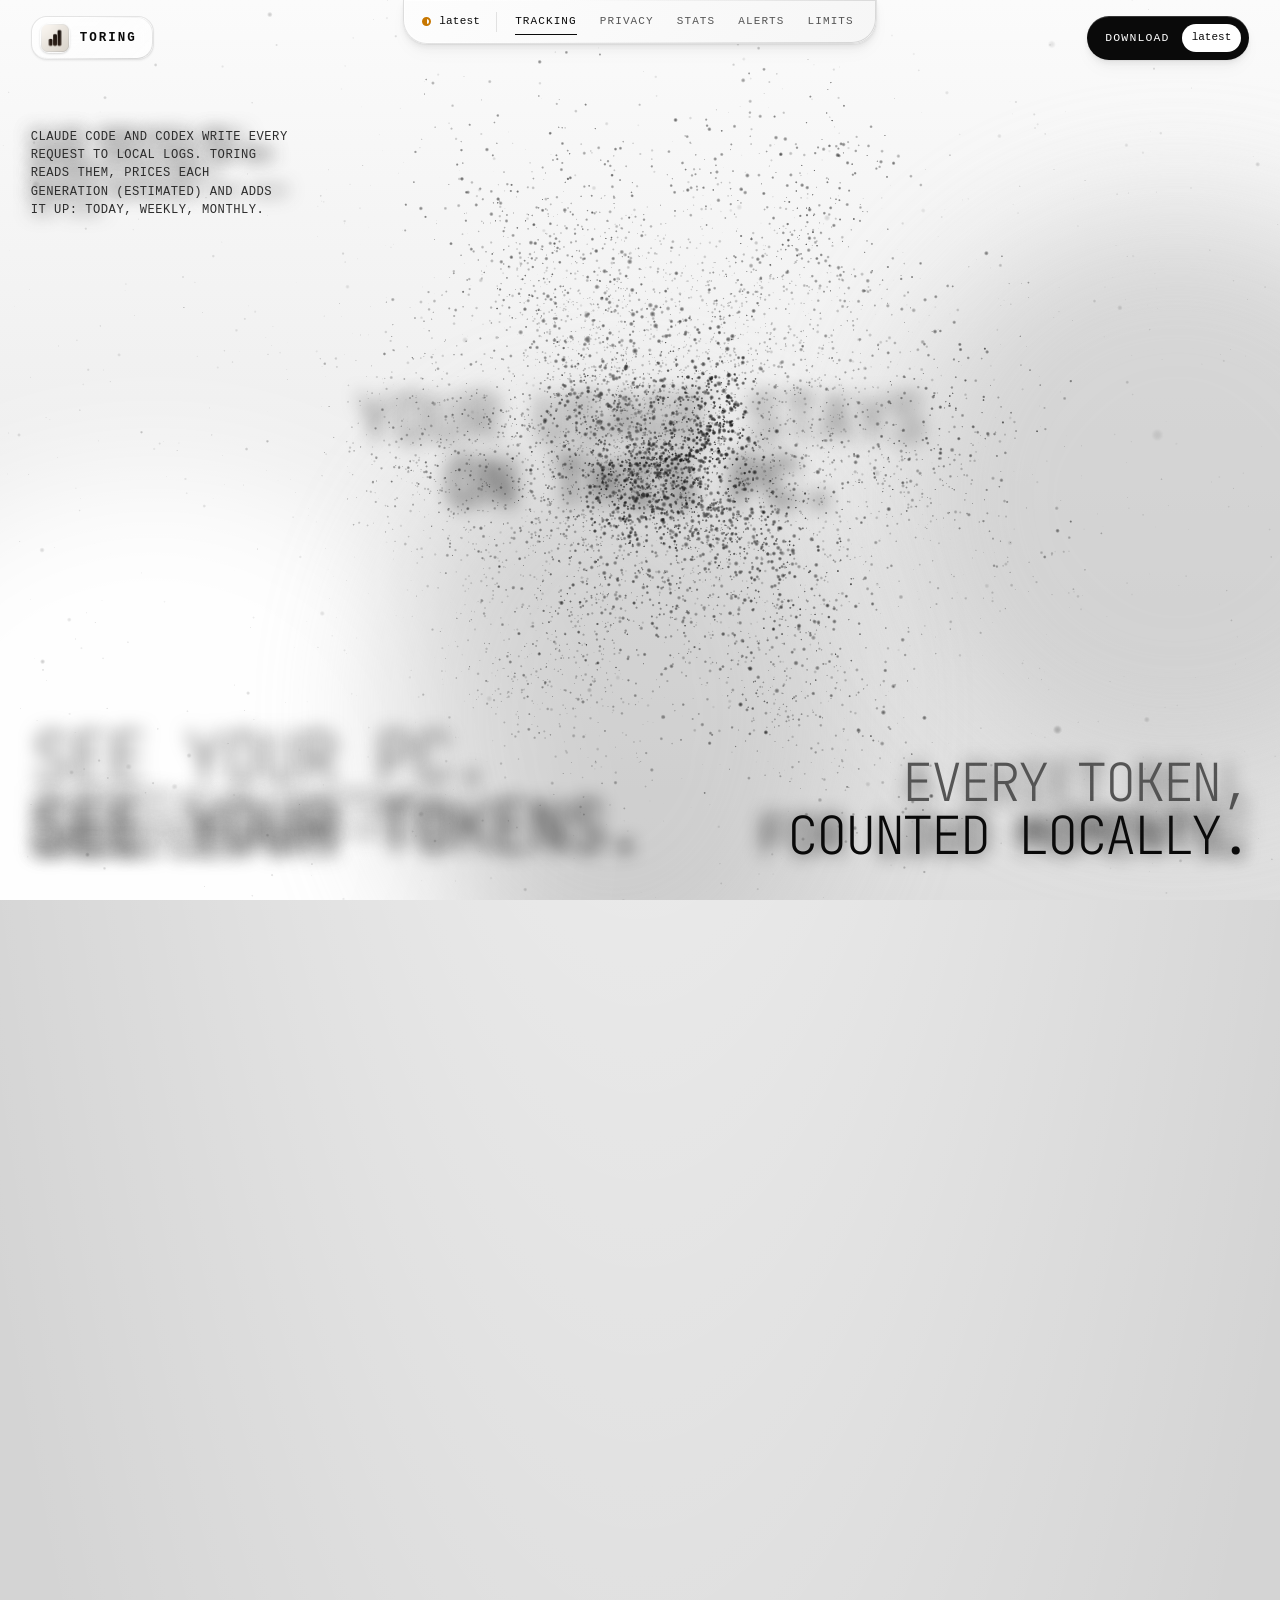
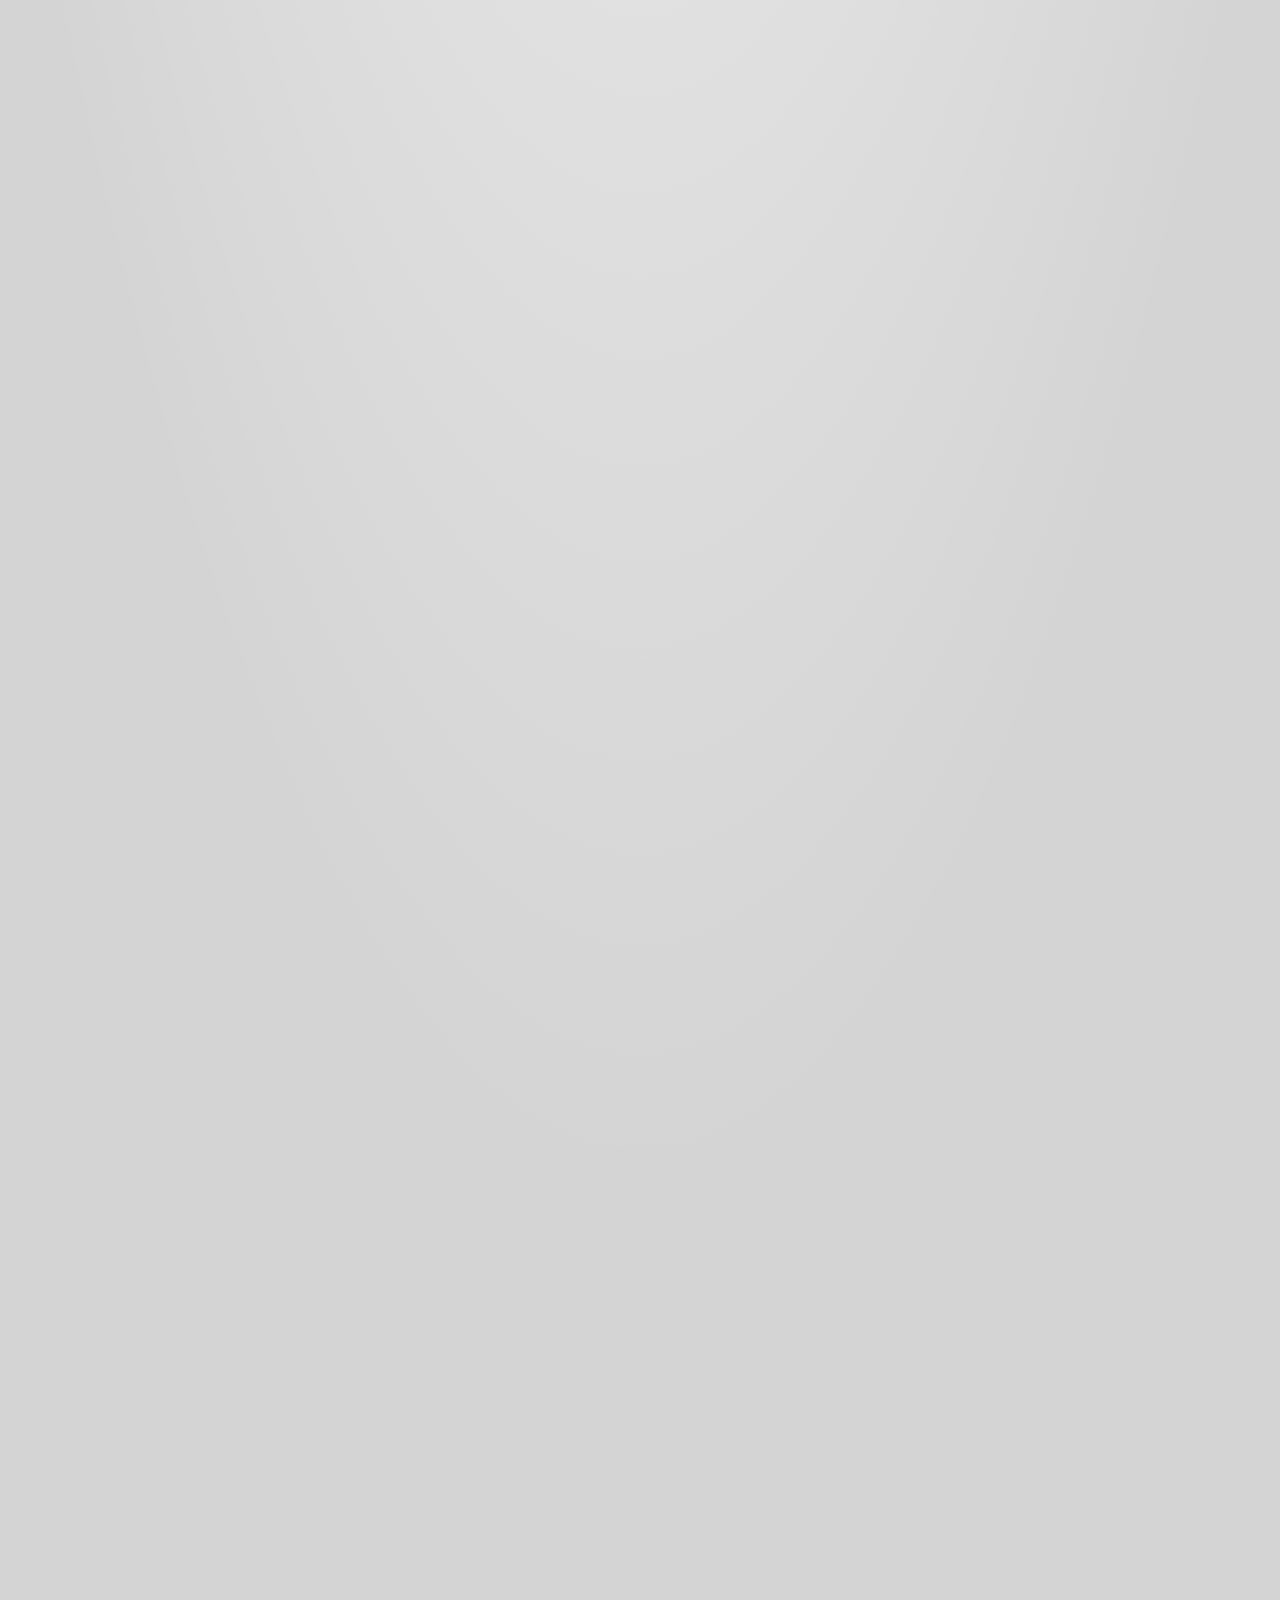
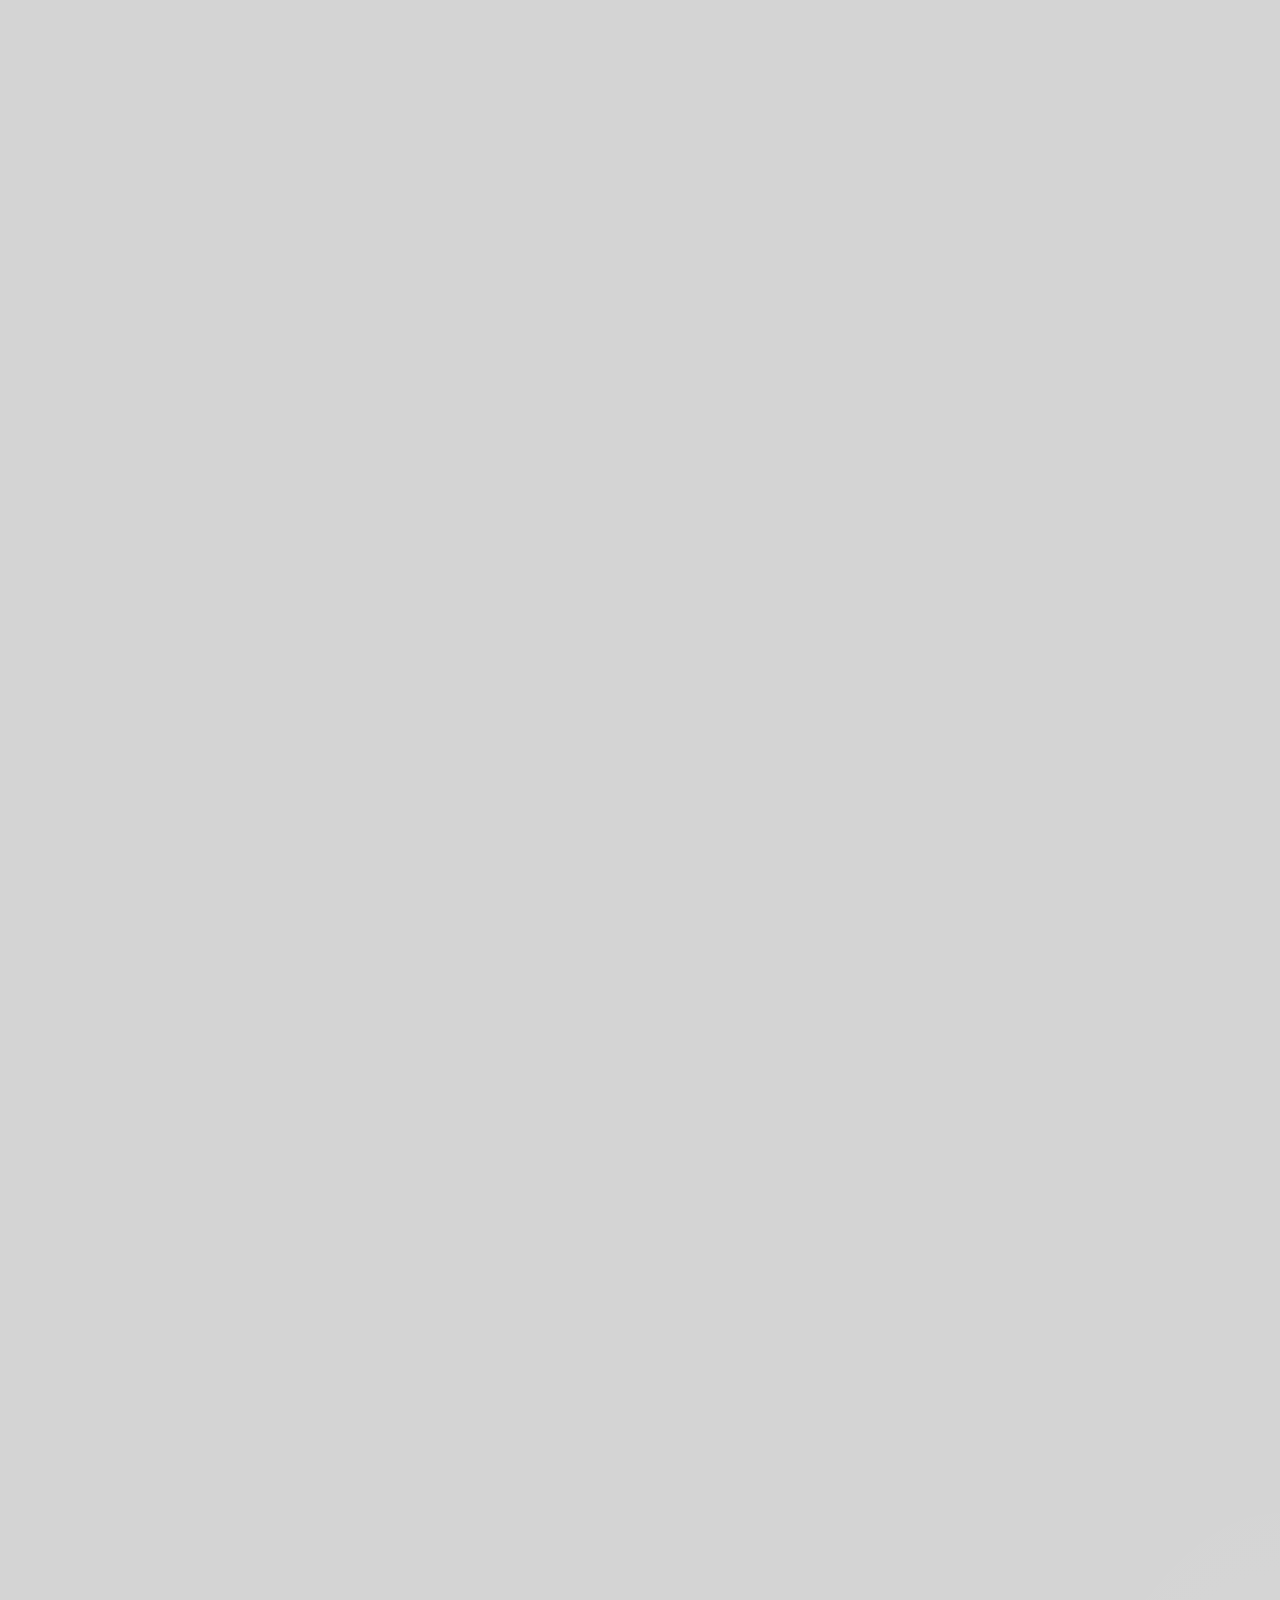
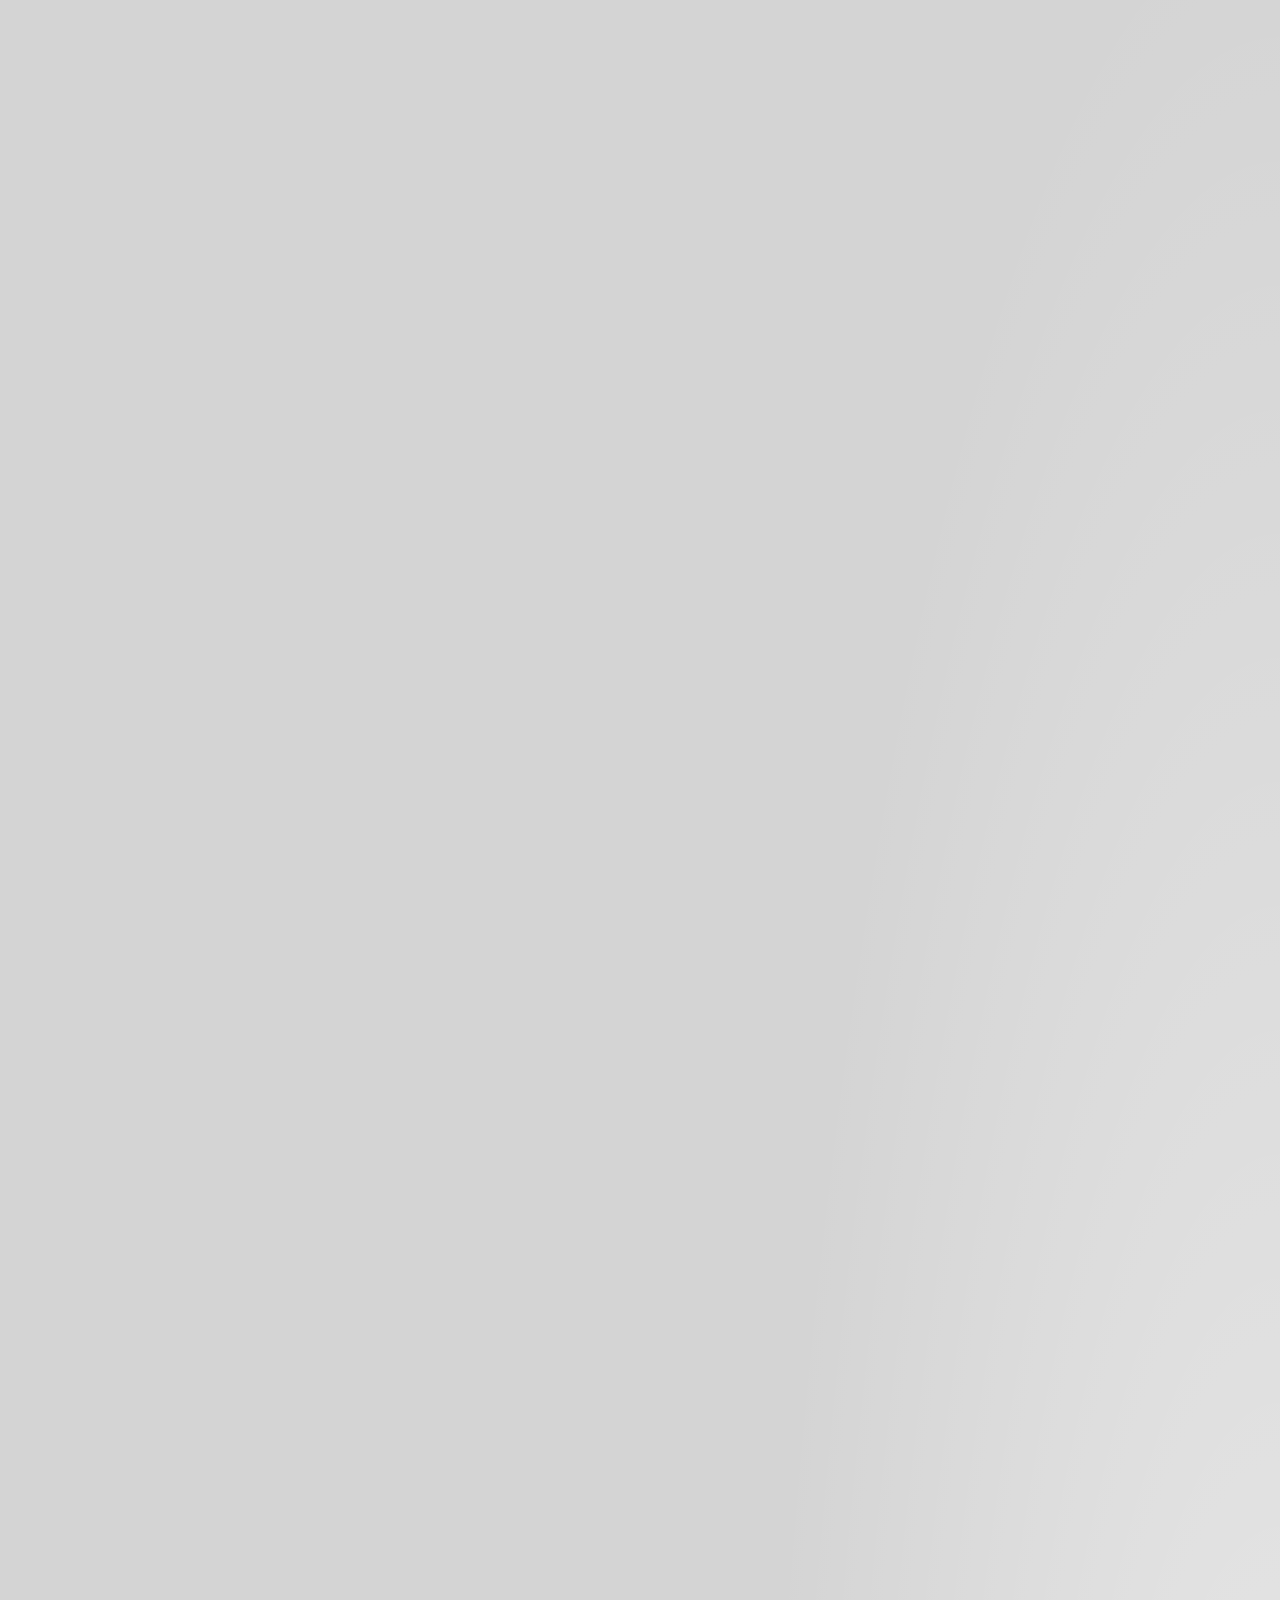
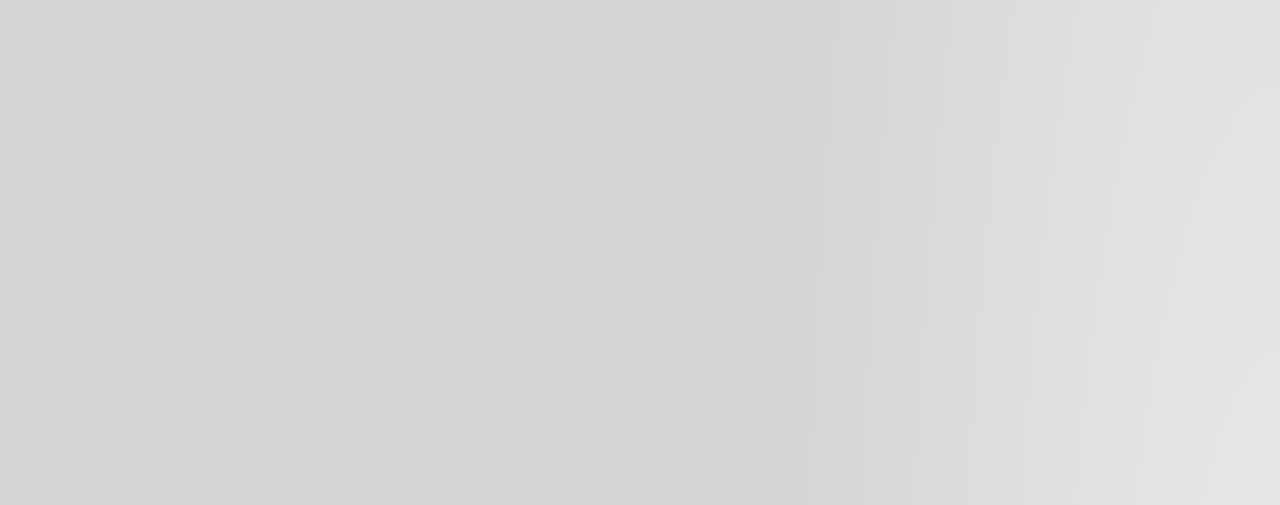
==== index.html @ d9ea07c5 "TORING website Scroll-driven landing page in the app's light liquid-glass theme. Download buttons re" ====
<!doctype html>
<html lang="en">
<head>
<meta charset="utf-8">
<meta name="viewport" content="width=device-width, initial-scale=1, viewport-fit=cover">
<title>TORING — See your PC. See your tokens.</title>
<meta name="description" content="TORING is a light glass desktop widget for Windows that shows your PC stats and your Claude Code and Codex usage, plan limits and alerts. Free installer, updates itself.">
<meta name="theme-color" content="#e6e6e6">
<meta name="color-scheme" content="light">
<meta property="og:title" content="TORING — See your PC. See your tokens.">
<meta property="og:description" content="A light glass desktop widget for Windows: live PC stats, Claude Code and Codex usage, real plan limits and alerts.">
<meta property="og:type" content="website">
<link rel="icon" type="image/png" href="img/icon-512.png">
<link rel="preload" href="fonts/jetbrains-mono-latin-200-normal.woff2" as="font" type="font/woff2" crossorigin>
<link rel="preload" href="fonts/jetbrains-mono-latin-400-normal.woff2" as="font" type="font/woff2" crossorigin>
<link rel="stylesheet" href="styles.css">
<noscript><style>.scene{visibility:visible!important;position:relative!important;min-height:100vh}.story{height:auto!important}.stage{position:relative!important;height:auto!important}.rv .ch,.rv .wd{opacity:1!important;filter:none!important;transform:none!important}</style></noscript>
</head>
<body>
<a class="skip" href="#story">Skip to content</a>

<header class="nav" id="nav">
  <a class="brand glass" href="#story" data-scene="0" aria-label="TORING, back to the top">
    <span class="brand-mark"><img src="img/icon-512.png" alt="" width="28" height="28" decoding="async"></span>
    <span class="brand-name">TORING</span>
  </a>
  <nav class="island glass" aria-label="Sections">
    <span class="stat" id="stat" data-s="connecting" title="Checking the latest release…"><i class="live-dot" aria-hidden="true"></i><b data-ver>…</b></span>
    <span class="links">
      <a href="#tracking" data-scene="1">Tracking</a>
      <a href="#privacy" data-scene="2">Privacy</a>
      <a href="#stats" data-scene="3">Stats</a>
      <a href="#alerts" data-scene="4">Alerts</a>
      <a href="#limits" data-scene="5">Limits</a>
    </span>
  </nav>
  <div class="nav-right">
    <a class="dl-btn" data-dl href="https://github.com/ShemCaangay/toring-updates/releases/latest" rel="noopener">
      <span class="dl-btn-t">Download</span><span class="badge" data-ver>latest</span>
    </a>
    <button class="burger glass" id="burger" type="button" aria-label="Open menu" aria-expanded="false" aria-controls="menu"><i></i><i></i></button>
  </div>
</header>

<div class="menu" id="menu" role="dialog" aria-modal="true" aria-label="Menu" hidden>
  <nav aria-label="Sections (menu)">
    <a href="#tracking" data-scene="1">Tracking</a>
    <a href="#privacy" data-scene="2">Privacy</a>
    <a href="#stats" data-scene="3">Stats</a>
    <a href="#alerts" data-scene="4">Alerts</a>
    <a href="#limits" data-scene="5">Limits</a>
    <a class="menu-dl" data-dl href="https://github.com/ShemCaangay/toring-updates/releases/latest" rel="noopener">Download for Windows <span class="badge" data-ver>latest</span></a>
  </nav>
</div>

<main class="story" id="story" style="--n:7">
  <h1 class="sr">TORING: see your PC, see your tokens</h1>
  <div class="stage" id="stage">
    <div class="blobs" aria-hidden="true"><i class="blob b1"></i><i class="blob b2"></i><i class="blob b3"></i></div>
    <div class="spot" id="spot" aria-hidden="true"></div>
    <canvas id="gl" aria-hidden="true"></canvas>

    <!-- 0 · hero -->
    <section class="scene s0" data-i="0" aria-label="Introduction">
      <p class="cap tl rv" data-rv="words">A light glass monitor for Windows. Your PC stats and your AI usage, live in one always-on-top widget.</p>
      <a class="cta tl2" data-dl href="https://github.com/ShemCaangay/toring-updates/releases/latest" rel="noopener">
        <span class="cta-t">Download for Windows</span><span class="cta-go" aria-hidden="true">→</span>
      </a>
      <p id="h0" class="big bl rv" data-rv="letters"><span class="ln">See your PC.</span><span class="ln">See your tokens.</span></p>
      <dl class="meta br glass" aria-label="Release details">
        <div><dt>Platform</dt><dd>Windows 10 / 11 · x64</dd></div>
        <div><dt>Version</dt><dd data-ver>—</dd></div>
        <div><dt>Installer</dt><dd data-size>—</dd></div>
        <div><dt>Updates</dt><dd>In-app, silent</dd></div>
      </dl>
      <p class="cue" id="cue" aria-hidden="true"><i></i>Scroll</p>
    </section>

    <!-- 1 · tracking -->
    <section class="scene s1" data-i="1" id="tracking" aria-labelledby="h1">
      <p class="cap tl rv" data-rv="words">Claude Code and Codex write every request to local logs. TORING reads them, prices each generation (estimated) and adds it up: today, weekly, monthly.</p>
      <h2 id="h1" class="big br rv" data-rv="letters"><span class="ln">Every token,</span><span class="ln">counted locally.</span></h2>
    </section>

    <!-- 2 · privacy -->
    <section class="scene s2" data-i="2" id="privacy" aria-labelledby="h2">
      <h2 id="h2" class="big mid rv" data-rv="letters"><span class="ln">Your usage stays</span><span class="ln">on this PC.</span></h2>
      <p class="cap bl rv" data-rv="words">Logs are read from disk into a local database. The only outgoing requests are the plan-limit check, using the Claude and Codex sign-ins already on your PC, and the update check. No account. No upload.</p>
    </section>

    <!-- 3 · stats -->
    <section class="scene s3" data-i="3" id="stats" aria-labelledby="h3">
      <h2 id="h3" class="sr">Live PC stats</h2>
      <p class="cap bl rv" data-rv="words">CPU, memory, GPU, disk and network, live. Thirty-second CPU candles.</p>
      <p class="cap br2 rv" data-rv="words">Temperatures and battery wherever your hardware reports them.</p>
    </section>

    <!-- 4 · alerts -->
    <section class="scene s4" data-i="4" id="alerts" aria-labelledby="h4">
      <p class="cap tl rv" data-rv="words">CPU hot, memory full, budget crossed, update ready? One bell, one history, kept across restarts. Notice types have their own icons.</p>
      <h2 id="h4" class="big br rv" data-rv="letters"><span class="ln">A quiet bell</span><span class="ln">for loud moments.</span></h2>
    </section>

    <!-- 5 · limits -->
    <section class="scene s5" data-i="5" id="limits" aria-labelledby="h5">
      <p class="cap tl rv" data-rv="words">Session and weekly limits for Claude and Codex, as % used with a reset countdown. Read through the sign-in already on your PC.</p>
      <h2 id="h5" class="big br rv" data-rv="letters"><span class="ln">Know what's left,</span><span class="ln">before it's gone.</span></h2>
    </section>

    <!-- 6 · download -->
    <section class="scene s6" data-i="6" id="download" aria-labelledby="h6">
      <h2 id="h6" class="big tl3 rv" data-rv="letters"><span class="ln">Keep it</span><span class="ln">in sight,</span><span class="ln">always.</span></h2>
      <div class="right-top">
        <p class="cap rv" data-rv="words">Always on top, tucked in the tray, updating itself. One installer, nothing to set up.</p>
        <a class="cta wide" data-dl id="dl-final" href="https://github.com/ShemCaangay/toring-updates/releases/latest" rel="noopener">
          <span class="cta-t">Download for Windows <span class="cta-v" data-ver-inline></span></span><span class="cta-go" aria-hidden="true">→</span>
        </a>
        <p class="fine" id="dl-note">Installer is not code-signed yet: Windows SmartScreen may ask you to confirm (More info → Run anyway).</p>
      </div>
      <footer class="foot">
        <div class="foot-cols">
          <div><h3>Product</h3><a href="#tracking" data-scene="1">Tracking</a><a href="#stats" data-scene="3">Live stats</a><a href="#limits" data-scene="5">Plan limits</a></div>
          <div><h3>Download</h3><a data-dl href="https://github.com/ShemCaangay/toring-updates/releases/latest" rel="noopener">Windows installer</a><a href="https://github.com/ShemCaangay/toring-updates/releases" rel="noopener">All releases</a><a href="#privacy" data-scene="2">Privacy</a></div>
          <div><h3>Elsewhere</h3><a href="https://github.com/ShemCaangay/toring-updates" rel="noopener">GitHub</a></div>
        </div>
        <div class="foot-base"><span>© 2026 TORING</span><span><a href="#privacy" data-scene="2">Privacy</a> · <a href="https://github.com/ShemCaangay/toring-updates/releases" rel="noopener">Release notes</a></span></div>
      </footer>
    </section>

    <!-- decorative layers driven by the scroll -->
    <div class="numcols" id="numcols" aria-hidden="true"><div class="nc l"></div><div class="nc r"></div></div>
    <div class="cards" id="cards">
      <figure class="card c0"><img src="img/limits.webp" alt="TORING Limits view: Claude and Codex session and weekly limits as percent used with reset countdowns" loading="lazy" decoding="async" width="872" height="1622"><figcaption class="glass">Limits</figcaption></figure>
      <figure class="card c1"><img src="img/notifications.webp" alt="TORING notification centre listing recent alerts and update notices" loading="lazy" decoding="async" width="760" height="1400"><figcaption class="glass">Notifications</figcaption></figure>
      <figure class="card c2"><img src="img/compact.webp" alt="TORING compact widget with clock, CPU candles, today's tokens and cost, and the Claude 5 hour window" loading="lazy" decoding="async" width="760" height="1400"><figcaption class="glass">Today</figcaption></figure>
      <figure class="card c3"><img src="img/system-top.webp" alt="TORING System view with a live CPU chart" loading="lazy" decoding="async" width="872" height="740"><figcaption class="glass">System</figcaption></figure>
      <figure class="card c4"><img src="img/activity.webp" alt="TORING Activity and Logs tab with saved history" loading="lazy" decoding="async" width="760" height="1400"><figcaption class="glass">Activity &amp; Logs</figcaption></figure>
    </div>
    <div class="pupil" id="pupil" aria-hidden="true"><i class="live-dot"></i></div>
  </div>

  <!-- the same content for assistive technology, in reading order (the scenes above are visual only while they are not active) -->
  <div class="sr" id="sr-copy">
    <h2>What TORING does</h2>
    <p>TORING is a light glass desktop widget for Windows 10 and 11. It shows live CPU, memory, GPU, disk and network stats, your Claude Code and Codex token usage with estimated cost for today, the week and the month, your Claude and Codex plan limits as percent used with reset countdowns, and a notification centre with alerts and update notices whose history is kept across restarts.</p>
    <p>Usage logs are read locally into a local database. The only outgoing requests are the plan-limit check, which uses the Claude and Codex sign-ins already on your PC, and the update check. There is no account and no upload.</p>
    <p>The installer is free to download from the GitHub release. It is not code-signed yet, so Windows SmartScreen may ask you to confirm.</p>
  </div>
</main>

<div class="toast glass" id="toast" role="status" aria-live="polite" hidden></div>
<script src="main.js" defer></script>
</body>
</html>
---- styles.css ----
/* TORING website — the app's own theme (light Liquid Glass, black text, JetBrains Mono, grayscale; green only for the live dot)
   laid out as a scroll-driven story: one pinned stage, seven scenes, graphite particles behind the type. */
@font-face { font-family: "JetBrains Mono"; src: url(fonts/jetbrains-mono-latin-200-normal.woff2) format("woff2"); font-weight: 200; font-display: swap; }
@font-face { font-family: "JetBrains Mono"; src: url(fonts/jetbrains-mono-latin-400-normal.woff2) format("woff2"); font-weight: 400; font-display: swap; }
@font-face { font-family: "JetBrains Mono"; src: url(fonts/jetbrains-mono-latin-500-normal.woff2) format("woff2"); font-weight: 500; font-display: swap; }
@font-face { font-family: "JetBrains Mono"; src: url(fonts/jetbrains-mono-latin-700-normal.woff2) format("woff2"); font-weight: 700; font-display: swap; }

:root {
  color-scheme: light;
  /* the same tokens as the desktop app */
  --bg: #d4d4d4; --line: rgba(0,0,0,.10); --line2: rgba(0,0,0,.2);
  --ink: #0a0a0a; --ink2: #2e2e2e; --muted: #555555;
  --ok: #1f9d55; --warn: #c77700; --crit: #c0392b;                         /* status only: live / no data / offline */
  --ease: cubic-bezier(.2,.9,.25,1);
  --mono: "JetBrains Mono", ui-monospace, "Cascadia Mono", Consolas, monospace;
  --g-fill: linear-gradient(135deg, rgba(255,255,255,.82) 0%, rgba(255,255,255,.55) 55%, rgba(255,255,255,.72) 100%);
  --g-shadow: 0 1px 2px rgba(0,0,0,.05), inset 0 1px 0 rgba(255,255,255,.95), inset 0 -1px 0 rgba(0,0,0,.04);
  --g-rim: linear-gradient(145deg, rgba(255,255,255,.95), rgba(255,255,255,.25) 30%, rgba(0,0,0,.05) 62%, rgba(0,0,0,.14));
  --soft-shadow: 0 1px 2px rgba(0,0,0,.06), 0 3px 6px rgba(0,0,0,.05), 0 6px 12px rgba(0,0,0,.04), 0 10px 18px rgba(0,0,0,.025);
  --pad: clamp(16px, 2.4vw, 36px); --navh: 74px;
}
*, *::before, *::after { box-sizing: border-box; -webkit-tap-highlight-color: transparent; }
[hidden] { display: none !important; }
html { background: var(--bg); color: var(--ink); -webkit-text-size-adjust: 100%; }
body { margin: 0; font: 400 13px/1.45 var(--mono); letter-spacing: .005em; overflow-x: hidden; -webkit-font-smoothing: antialiased;
  background: radial-gradient(80% 55% at 50% -10%, rgba(255,255,255,.95), rgba(255,255,255,.2) 60%, transparent 78%), radial-gradient(60% 45% at 100% 105%, rgba(255,255,255,.5), transparent 70%), var(--bg); }
a { color: inherit; text-decoration: none; }
button { font: inherit; color: inherit; background: none; border: 0; padding: 0; cursor: pointer; }
b { font-weight: 700; }
:focus-visible { outline: 2px solid #0a0a0a; outline-offset: 2px; box-shadow: 0 0 0 4px rgba(255,255,255,.9); border-radius: 6px; }
.sr { position: absolute; width: 1px; height: 1px; margin: -1px; padding: 0; overflow: hidden; clip: rect(0 0 0 0); clip-path: inset(50%); white-space: nowrap; border: 0; }
.skip { position: fixed; z-index: 100; left: 12px; top: -60px; padding: 10px 14px; background: var(--ink); color: #fff; font-weight: 500; border-radius: 12px; transition: top .2s; }
.skip:focus { top: 12px; }

/* ================= LIQUID GLASS (light) — identical recipe to the widget ================= */
.glass { position: relative; isolation: isolate; background: var(--g-fill); box-shadow: var(--g-shadow); -webkit-backdrop-filter: blur(14px) saturate(1.2); backdrop-filter: blur(14px) saturate(1.2); }
.glass::after { content: ""; position: absolute; inset: 0; border-radius: inherit; padding: 1px; pointer-events: none; z-index: 2; background: var(--g-rim);
  -webkit-mask: linear-gradient(#000 0 0) content-box, linear-gradient(#000 0 0); -webkit-mask-composite: xor; mask: linear-gradient(#000 0 0) content-box exclude, linear-gradient(#000 0 0); }
.glass > * { position: relative; z-index: 1; }
@media (prefers-reduced-transparency: reduce) { .glass { -webkit-backdrop-filter: none !important; backdrop-filter: none !important; background: #f6f6f6; } }
@supports not ((backdrop-filter: blur(1px)) or (-webkit-backdrop-filter: blur(1px))) { .glass { background: #f6f6f6; } }
@media (forced-colors: active) { .glass { border: 1px solid CanvasText; forced-color-adjust: none; } }

/* ---------- live dot: the widget's status dot (hollow while checking, green + pulse when live, amber/red otherwise) ---------- */
.live-dot { position: relative; display: block; width: 9px; height: 9px; box-sizing: border-box; border-radius: 50%; flex: none; border: 2px solid #6b6b6b; background: transparent; }
[data-s="ok"] .live-dot, .pupil .live-dot { background: var(--ok); border-color: var(--ok); }
[data-s="stale"] .live-dot { border-color: var(--warn); background: linear-gradient(90deg, var(--warn) 50%, transparent 50%); }
.live-dot::after { content: ""; position: absolute; inset: -2px; border-radius: 50%; border: 1.5px solid var(--ok); opacity: 0; pointer-events: none; }
[data-s="ok"] .live-dot::after, .pupil .live-dot::after { animation: livepulse 3.2s steps(32, end) infinite; will-change: transform, opacity; }      /* ~10 frames/s, transform + opacity only */
@keyframes livepulse { 0% { transform: scale(.85); opacity: .55; } 55%, 100% { transform: scale(2.3); opacity: 0; } }

/* ---------- navigation: logo tile · the hanging island · download ---------- */
.nav { position: fixed; z-index: 50; left: 0; right: 0; top: 0; height: var(--navh); display: grid; grid-template-columns: 1fr auto 1fr; align-items: start; padding: 16px var(--pad) 0; pointer-events: none; }
.nav > * { pointer-events: auto; }
.brand { justify-self: start; display: inline-flex; align-items: center; gap: 10px; height: 44px; padding: 0 16px 0 8px; border-radius: 16px; border: 1px solid var(--line); transition: transform .2s; }
.brand:hover { transform: translateY(-1px); } .brand:active { transform: scale(.97); }
.brand-mark { width: 30px; height: 30px; border-radius: 9px; overflow: hidden; box-shadow: 0 1px 2px rgba(0,0,0,.15); }
.brand-mark img { width: 30px; height: 30px; display: block; }
.brand-name { font-weight: 700; letter-spacing: .16em; font-size: 12.5px; }
/* the island hangs from the top edge like the one in the widget */
.island { position: relative; margin-top: -16px; height: 44px; display: flex; align-items: center; gap: 18px; padding: 0 22px 0 18px; border: 1px solid var(--line); border-top: 0; border-radius: 0 0 24px 24px; background: linear-gradient(135deg, #fdfdfd, #f6f6f6); -webkit-backdrop-filter: none; backdrop-filter: none; box-shadow: var(--soft-shadow); }
.stat { display: inline-flex; align-items: center; gap: 8px; font-size: 11px; letter-spacing: .08em; text-transform: uppercase; white-space: nowrap; padding-right: 16px; border-right: 1px solid var(--line); height: 20px; }
.stat b { font-weight: 500; text-transform: none; letter-spacing: .02em; }
.links { display: flex; align-items: center; gap: clamp(12px, 1.8vw, 26px); }
.links a { position: relative; font-size: 11px; font-weight: 500; letter-spacing: .1em; text-transform: uppercase; color: var(--muted); padding: 4px 0; transition: color .25s; }
.links a::after { content: ""; position: absolute; left: 0; right: 0; bottom: -2px; height: 1.5px; background: var(--ink); transform: scaleX(0); transform-origin: left; transition: transform .35s var(--ease); }
.links a:hover, .links a[aria-current="true"] { color: var(--ink); }
.links a:hover::after, .links a[aria-current="true"]::after { transform: scaleX(1); }
.nav-right { justify-self: end; display: flex; align-items: center; gap: 10px; }
.dl-btn { display: inline-flex; align-items: center; gap: 12px; height: 44px; padding: 0 8px 0 18px; border-radius: 22px; background: var(--ink); color: #fff; font-size: 11.5px; font-weight: 500; letter-spacing: .1em; text-transform: uppercase; box-shadow: var(--soft-shadow), inset 0 1px 0 rgba(255,255,255,.18); transition: transform .2s var(--ease), background .2s; }
.dl-btn:hover { background: #262626; transform: translateY(-1px); } .dl-btn:active { transform: scale(.97); }
.badge { display: inline-flex; align-items: center; justify-content: center; min-width: 40px; height: 28px; padding: 0 10px; border-radius: 14px; background: #fff; color: var(--ink); font-size: 11px; font-weight: 500; letter-spacing: 0; text-transform: none; }
.burger { display: none; width: 44px; height: 44px; border-radius: 16px; border: 1px solid var(--line); }
.burger i { position: absolute; left: 14px; right: 14px; height: 1.5px; background: var(--ink); transition: transform .3s var(--ease), top .3s var(--ease); }
.burger i:nth-child(1) { top: 17px; } .burger i:nth-child(2) { top: 25px; }
.burger[aria-expanded="true"] i:nth-child(1) { top: 21px; transform: rotate(45deg); } .burger[aria-expanded="true"] i:nth-child(2) { top: 21px; transform: rotate(-45deg); }
.menu { position: fixed; z-index: 45; inset: 0; padding: calc(var(--navh) + 20px) var(--pad) 28px; background: rgba(240,240,240,.88); -webkit-backdrop-filter: blur(22px) saturate(1.2); backdrop-filter: blur(22px) saturate(1.2); display: flex; flex-direction: column; justify-content: center; opacity: 0; transition: opacity .3s; }
.menu:not([hidden]) { opacity: 1; }
.menu nav { display: grid; gap: 4px; }
.menu a { font-size: clamp(26px, 8vw, 46px); font-weight: 200; letter-spacing: -.01em; text-transform: uppercase; padding: 8px 0; border-bottom: 1px solid var(--line); }
.menu a:hover { color: var(--muted); }
.menu .menu-dl { margin-top: 22px; display: flex; align-items: center; justify-content: space-between; border: 0; border-radius: 26px; padding: 8px 8px 8px 22px; background: var(--ink); color: #fff; font-size: 14px; font-weight: 500; letter-spacing: .08em; }

/* ---------- the pinned stage ---------- */
.story { position: relative; height: calc(var(--n) * 135vh); height: calc(var(--n) * 135svh); }
.stage { position: sticky; top: 0; height: 100vh; height: 100svh; overflow: hidden; isolation: isolate; background: linear-gradient(180deg, #fbfbfb 0%, #efefef 48%, #dedede 100%); }
.blobs { position: absolute; inset: 0; pointer-events: none; overflow: hidden; }
.blob { position: absolute; border-radius: 50%; filter: blur(64px); will-change: transform; }
.blob.b1 { width: 56vmax; aspect-ratio: 1; left: -16vmax; bottom: -22vmax; background: #fff; opacity: .95; transform: translate(calc(var(--px, 0) * 1.3px), calc(var(--py, 0) * 1.3px)); }
.blob.b2 { width: 44vmax; aspect-ratio: 1; right: -14vmax; top: 24%; background: #c9c9c9; opacity: .7; transform: translate(calc(var(--px, 0) * 2.2px), calc(var(--py, 0) * 2.2px)); }
.blob.b3 { width: 36vmax; aspect-ratio: .8; left: 30%; bottom: -8vmax; background: #b4b4b4; opacity: .4; transform: translate(calc(var(--px, 0) * .6px), calc(var(--py, 0) * .6px)); }
.spot { position: absolute; left: 0; top: 0; width: 520px; height: 520px; margin: -260px 0 0 -260px; border-radius: 50%; pointer-events: none; background: radial-gradient(closest-side, rgba(255,255,255,.95), rgba(255,255,255,0)); opacity: 0; transform: translate3d(var(--sx, -999px), var(--sy, -999px), 0); transition: opacity .5s ease; will-change: transform, opacity; }
.stage.hover .spot { opacity: .7; }
#gl { position: absolute; inset: 0; width: 100%; height: 100%; display: block; }

.scene { position: absolute; inset: 0; pointer-events: none; visibility: hidden; transition: visibility 0s .45s; }
.scene.on { visibility: visible; transition-delay: 0s; }
.scene.on a, .scene.on button { pointer-events: auto; }

/* ---------- type: the app's mono, thin for the big lines (like its clock), black text, grayscale hierarchy ---------- */
.big { position: absolute; margin: 0; font-family: var(--mono); font-weight: 200; text-transform: uppercase; font-size: clamp(30px, 5.4vw, 96px); line-height: 1; letter-spacing: -.04em; color: var(--ink); }
.big .ln { display: block; }
.big.bl { left: var(--pad); bottom: calc(var(--pad) + 8px); }
.big.br { right: var(--pad); bottom: calc(var(--pad) + 8px); text-align: right; font-size: clamp(26px, 4.1vw, 74px); }
.big.br .ln:first-child, .big.mid .ln:first-child, .big.bl .ln:first-child { color: var(--muted); }
.big.mid { left: 50%; top: 50%; transform: translate(-50%, -50%); text-align: center; width: 94vw; font-size: clamp(28px, 5vw, 88px); }
.big.tl3 { left: var(--pad); top: calc(var(--navh) + clamp(14px, 3.4vh, 40px)); font-size: clamp(32px, 5.8vw, 100px); }
.cap { position: absolute; margin: 0; max-width: min(36ch, 44vw); font-size: clamp(11.5px, .95vw, 14px); font-weight: 400; line-height: 1.5; letter-spacing: .04em; text-transform: uppercase; color: var(--ink2); }
.cap.tl { left: var(--pad); top: calc(var(--navh) + clamp(18px, 6vh, 64px)); }
.cap.bl { left: var(--pad); bottom: calc(var(--pad) + 8px); max-width: min(48ch, 52vw); }
.cap.br2 { right: var(--pad); bottom: calc(var(--pad) + 8px); text-align: right; max-width: min(34ch, 40vw); }
.s2 .cap.bl { max-width: min(58ch, 60vw); }

/* reveal: letters/words arrive blurred and slightly low, left to right, line by line (the reference: ~25 ms per letter, ~250 ms per line) */
.rv .ch, .rv .wd { display: inline-block; opacity: 0; filter: blur(9px); transform: translateY(.32em); transition: opacity .22s ease, filter .22s ease, transform .22s ease; }
.rv .w { display: inline-block; white-space: nowrap; }
.scene.on .rv .ch, .scene.on .rv .wd { opacity: 1; filter: blur(0); transform: none; transition: opacity .45s var(--ease) calc(var(--d, 0) * 1ms), filter .5s var(--ease) calc(var(--d, 0) * 1ms), transform .55s var(--ease) calc(var(--d, 0) * 1ms); }

/* hero extras */
.cta { display: inline-flex; align-items: center; gap: 14px; height: 52px; padding: 0 8px 0 24px; border-radius: 26px; background: var(--ink); color: #fff; font-size: 12px; font-weight: 500; letter-spacing: .1em; text-transform: uppercase; box-shadow: var(--soft-shadow), inset 0 1px 0 rgba(255,255,255,.18); opacity: 0; transform: translateY(8px); transition: opacity .25s, transform .25s, background .2s; }
.scene.on .cta { opacity: 1; transform: none; transition: opacity .7s var(--ease) .65s, transform .7s var(--ease) .65s, background .2s; }
.cta-t { white-space: nowrap; }
.cta-v { font-weight: 400; letter-spacing: 0; text-transform: none; margin-left: 8px; color: #b9b9b9; }
.cta-go { display: grid; place-items: center; width: 38px; height: 38px; border-radius: 50%; background: #fff; color: var(--ink); font-size: 17px; transition: transform .3s var(--ease); }
.cta:hover { background: #262626; } .cta:hover .cta-go { transform: translateX(3px); } .cta:active { transform: scale(.98); }
.cta.tl2 { position: absolute; left: var(--pad); top: calc(var(--navh) + clamp(18px, 6vh, 64px) + 9em); }
.meta { position: absolute; right: var(--pad); bottom: calc(var(--pad) + 14px); margin: 0; display: grid; gap: 5px; min-width: 250px; padding: 14px 16px; border-radius: 22px; border: 1px solid var(--line); font-size: 11px; opacity: 0; transform: translateY(8px); transition: opacity .25s, transform .25s; }
.scene.on .meta { opacity: 1; transform: none; transition: opacity .8s var(--ease) 1s, transform .8s var(--ease) 1s; }
.meta div { display: flex; justify-content: space-between; gap: 22px; }
.meta dt { color: var(--muted); text-transform: uppercase; letter-spacing: .08em; } .meta dd { margin: 0; font-weight: 500; }
.cue { position: absolute; right: calc(var(--pad) + 290px); bottom: calc(var(--pad) + 14px); margin: 0; display: flex; flex-direction: column; align-items: center; gap: 8px; font-size: 10px; letter-spacing: .3em; text-transform: uppercase; color: var(--muted); transition: opacity .4s; }
.cue i { width: 1px; height: 28px; background: linear-gradient(var(--ink), transparent); transform-origin: top; animation: cue 2.2s var(--ease) infinite; }
@keyframes cue { 0% { transform: scaleY(0); opacity: 1; } 60% { transform: scaleY(1); opacity: 1; } 100% { transform: scaleY(1); opacity: 0; } }
.cue.gone { opacity: 0; }
/* final scene */
.right-top { position: absolute; right: var(--pad); top: calc(var(--navh) + clamp(14px, 4vh, 48px)); width: min(400px, 38vw); display: grid; gap: 14px; justify-items: end; }
.right-top .cap { position: static; max-width: none; text-align: right; }
.cta.wide { width: 100%; justify-content: space-between; height: 56px; }
.fine { margin: 0; font-size: 11px; line-height: 1.5; color: var(--muted); text-align: right; opacity: 0; transition: opacity .25s; }
.scene.on .fine { opacity: 1; transition: opacity .8s ease 1.4s; }
.foot { position: absolute; left: var(--pad); right: var(--pad); bottom: var(--pad); display: grid; gap: 16px; opacity: 0; transform: translateY(10px); transition: opacity .25s, transform .25s; }
.scene.on .foot { opacity: 1; transform: none; transition: opacity .9s var(--ease) 1.1s, transform .9s var(--ease) 1.1s; }
.foot-cols { display: flex; gap: clamp(28px, 5vw, 80px); }
.foot h3 { margin: 0 0 8px; font-size: 10px; font-weight: 500; letter-spacing: .2em; text-transform: uppercase; color: var(--muted); }
.foot-cols a { display: block; font-size: 12.5px; color: var(--ink2); padding: 3px 0; transition: color .2s; }
.foot-cols a:hover { color: var(--ink); text-decoration: underline; text-underline-offset: 3px; }
.foot-base { display: flex; justify-content: space-between; gap: 16px; padding-top: 12px; border-top: 1px solid var(--line2); font-size: 10px; letter-spacing: .12em; text-transform: uppercase; color: var(--muted); }
.foot-base a:hover { color: var(--ink); }

/* number columns (stats scene) */
.numcols { position: absolute; inset: 0; pointer-events: none; opacity: 0; }
.nc { position: absolute; top: 8%; bottom: 8%; width: 18%; overflow: hidden; -webkit-mask-image: linear-gradient(transparent, #000 22%, #000 78%, transparent); mask-image: linear-gradient(transparent, #000 22%, #000 78%, transparent); }
.nc.l { left: 14%; text-align: right; } .nc.r { right: 14%; text-align: left; }
.nc ul { margin: 0; padding: 0; list-style: none; animation: colscroll 38s linear infinite; }
.nc.r ul { animation-direction: reverse; animation-duration: 46s; }
.nc li { font-size: clamp(11px, 1.15vw, 17px); font-weight: 200; line-height: 2.55; color: var(--muted); letter-spacing: .02em; }
.nc li:nth-child(3n) { color: var(--ink); font-weight: 400; } .nc li:nth-child(4n) { color: #8a8a8a; }
@keyframes colscroll { to { transform: translateY(-50%); } }

/* floating glass cards with real screenshots (limits scene) */
.cards { position: absolute; inset: 0; pointer-events: none; perspective: 1400px; }
.card { position: absolute; left: 50%; top: 50%; margin: 0; width: var(--w, 22vw); opacity: 0; will-change: transform, opacity; transform-style: preserve-3d; border-radius: 22px; border: 1px solid rgba(0,0,0,.12); background: #efefef; box-shadow: var(--soft-shadow), 0 24px 50px rgba(0,0,0,.10); overflow: hidden; }
.card img { display: block; width: 100%; height: var(--h, 15vw); object-fit: cover; object-position: var(--op, top); }
.card figcaption { position: absolute; left: 12px; top: 10px; padding: 3px 11px; border-radius: 12px; font-size: 10px; font-weight: 500; letter-spacing: .12em; text-transform: uppercase; color: var(--ink); border: 1px solid var(--line); }
.c0 { --w: 20vw; --h: 22vw; --op: 50% 74%; } .c1 { --w: 19vw; --h: 21vw; --op: 50% 30%; } .c2 { --w: 21vw; --h: 14vw; --op: 50% 64%; } .c3 { --w: 22vw; --h: 14vw; --op: 50% 88%; } .c4 { --w: 17vw; --h: 18vw; --op: 50% 28%; }
.pupil { position: absolute; left: 0; top: 0; width: 15px; height: 15px; margin: -7.5px 0 0 -7.5px; opacity: 0; pointer-events: none; will-change: transform, opacity; display: grid; place-items: center; }
.pupil .live-dot { width: 13px; height: 13px; }

.toast { position: fixed; z-index: 60; left: 50%; bottom: 22px; transform: translateX(-50%); max-width: min(560px, calc(100vw - 28px)); padding: 14px 18px; border-radius: 20px; border: 1px solid var(--line); font-size: 12.5px; line-height: 1.5; box-shadow: var(--soft-shadow), 0 18px 40px rgba(0,0,0,.12); }
.no-gl .stage { background: radial-gradient(60% 60% at 60% 45%, #fff, #e0e0e0); }

/* ---------- tablet ---------- */
@media (max-width: 1024px) {
  .cue { display: none; }
  .links { gap: 14px; } .island { gap: 14px; padding: 0 16px 0 14px; } .brand-name { display: none; } .brand { padding-right: 8px; }
  .cap { max-width: min(34ch, 52vw); }
  .meta { min-width: 210px; }
  .nc.l { left: 6%; } .nc.r { right: 6%; }
}
/* ---------- phone ---------- */
@media (max-width: 760px) {
  :root { --navh: 70px; }
  .nav { grid-template-columns: 1fr auto; }
  .island { position: absolute; left: 50%; transform: translateX(-50%); gap: 0; padding: 0 16px; } .island .links, .island .stat b { display: none; } .stat { border: 0; padding: 0; }
  .nav .brand { grid-column: 1; } .nav-right { grid-column: 2; }
  .burger { display: block; }
  .dl-btn { padding: 0 6px 0 6px; } .dl-btn-t { display: none; }
  .brand-name { display: none; }
  .big { font-size: clamp(28px, 10vw, 52px); }
  .big.br { font-size: clamp(24px, 8.2vw, 44px); }
  .big.mid { font-size: clamp(26px, 9vw, 48px); }
  .big.tl3 { font-size: clamp(32px, 11.5vw, 60px); }
  .cap { max-width: none; width: calc(100vw - 2 * var(--pad)); font-size: 11.5px; }
  .cap.tl { top: calc(var(--navh) + 12px); }
  .cap.bl, .cap.br2 { bottom: calc(var(--pad) + 4px); }
  .cap.br2 { display: none; }
  .s3 .cap.bl { max-width: none; width: calc(100vw - 2 * var(--pad)); }
  .cta.tl2 { top: calc(var(--navh) + 12px + 10.6em); }
  .meta { display: none; }
  .s0 .big.bl { bottom: 64px; }
  .cue { display: flex; right: auto; left: 50%; bottom: 12px; transform: translateX(-50%); }
  .right-top { position: absolute; left: var(--pad); right: var(--pad); width: auto; top: auto; bottom: 214px; justify-items: stretch; }
  .right-top .cap, .fine { text-align: left; }
  .s6 .big.tl3 { top: calc(var(--navh) + 4px); }
  .foot { bottom: 14px; gap: 10px; } .foot-cols { gap: 22px; flex-wrap: wrap; } .foot-cols a { font-size: 12px; padding: 2px 0; }
  .foot-base { font-size: 9px; }
  .nc { width: 28%; } .nc.l { left: 2%; } .nc.r { right: 2%; }
  .c0 { --w: 46vw; --h: 56vw; } .c1 { --w: 44vw; --h: 52vw; } .c2 { --w: 48vw; --h: 34vw; } .c3, .c4 { display: none; }
  .story { height: calc(var(--n) * 120vh); height: calc(var(--n) * 120svh); }
}
@media (max-height: 560px) and (orientation: landscape) { .cap { font-size: 11px; } .big { font-size: clamp(26px, 5vw, 60px); } .cue, .fine { display: none; } .right-top { gap: 8px; } .foot-cols a { padding: 1px 0; } }

/* ---------- reduced motion: no transitions, no ambient animation (scenes still follow the scroll) ---------- */
@media (prefers-reduced-motion: reduce) {
  html { scroll-behavior: auto; }
  .rv .ch, .rv .wd, .scene.on .rv .ch, .scene.on .rv .wd, .cta, .scene.on .cta, .meta, .scene.on .meta, .fine, .scene.on .fine, .foot, .scene.on .foot, .scene, .scene.on, .spot { transition: none !important; }
  .rv .ch, .rv .wd { filter: none; transform: none; }
  .nc ul, .cue i, [data-s="ok"] .live-dot::after, .pupil .live-dot::after { animation: none; }
  .badge, .links a::after, .cta-go { transition: none; }
}
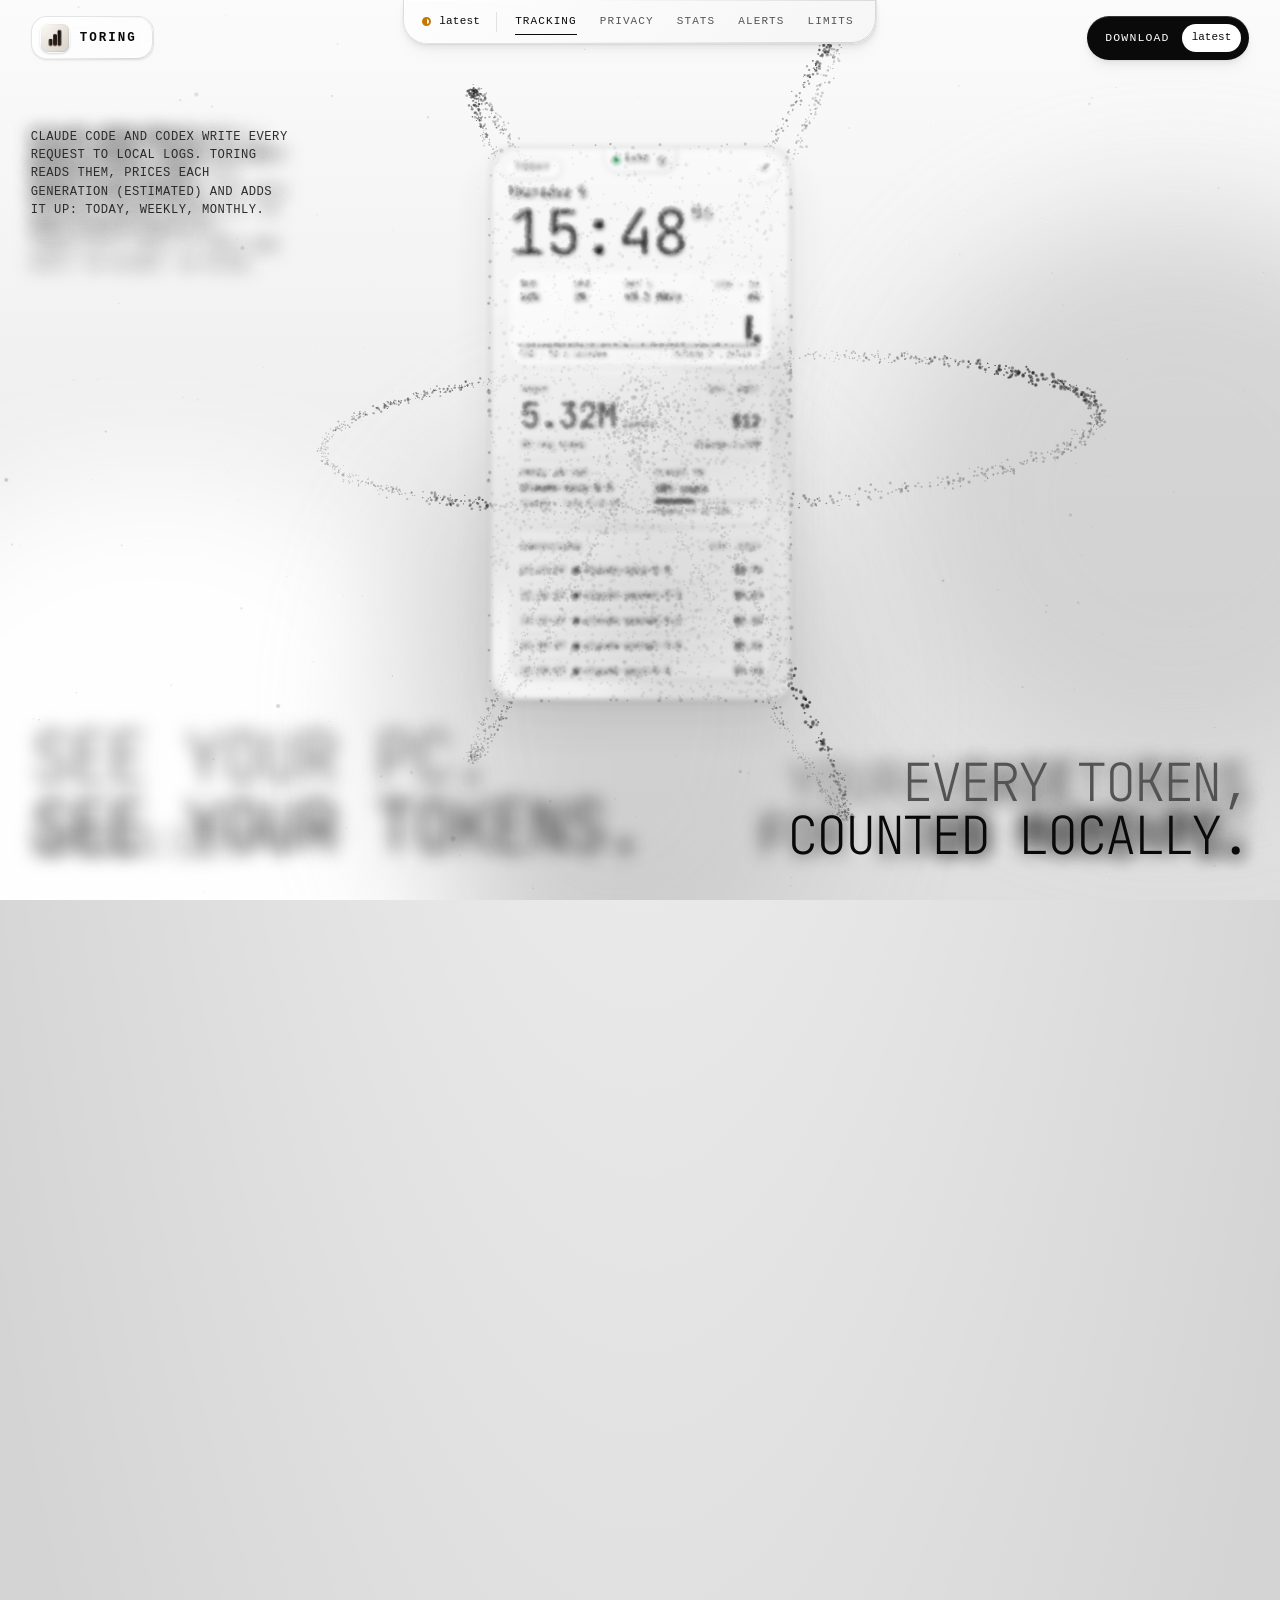
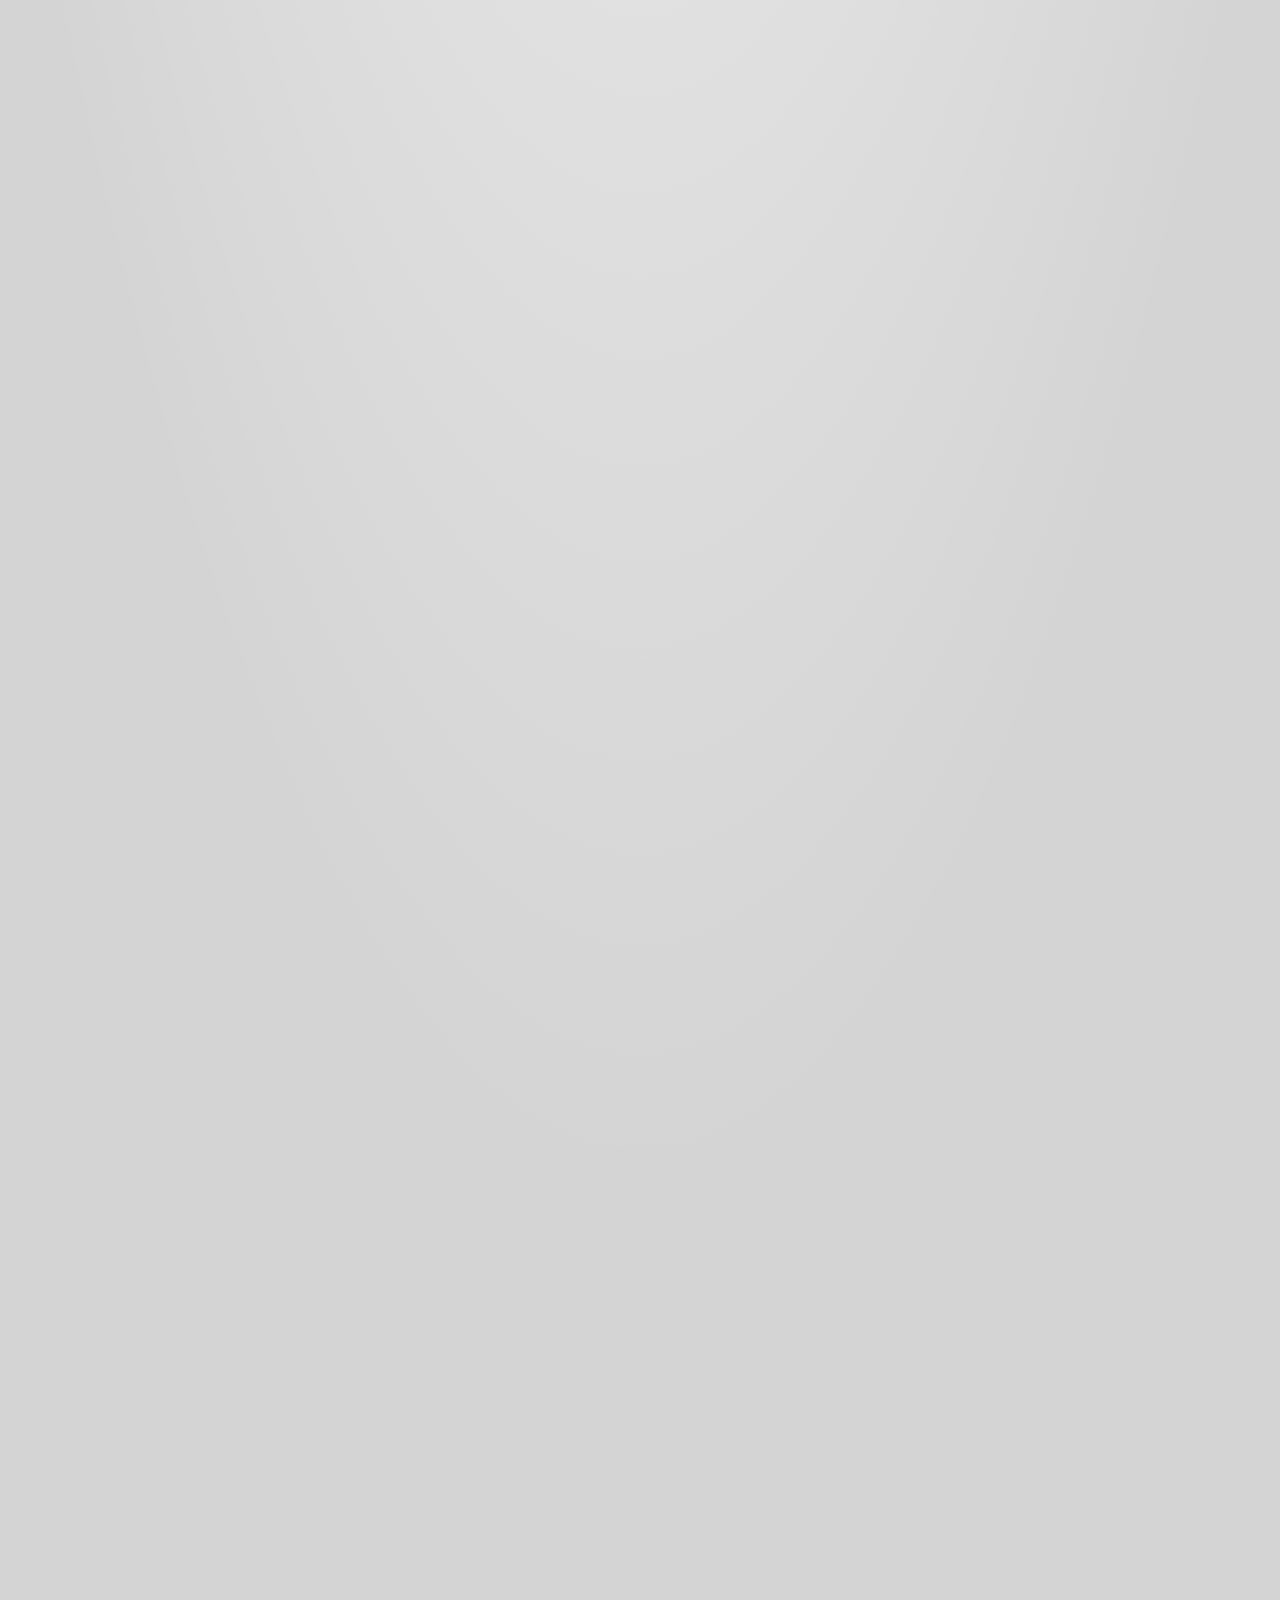
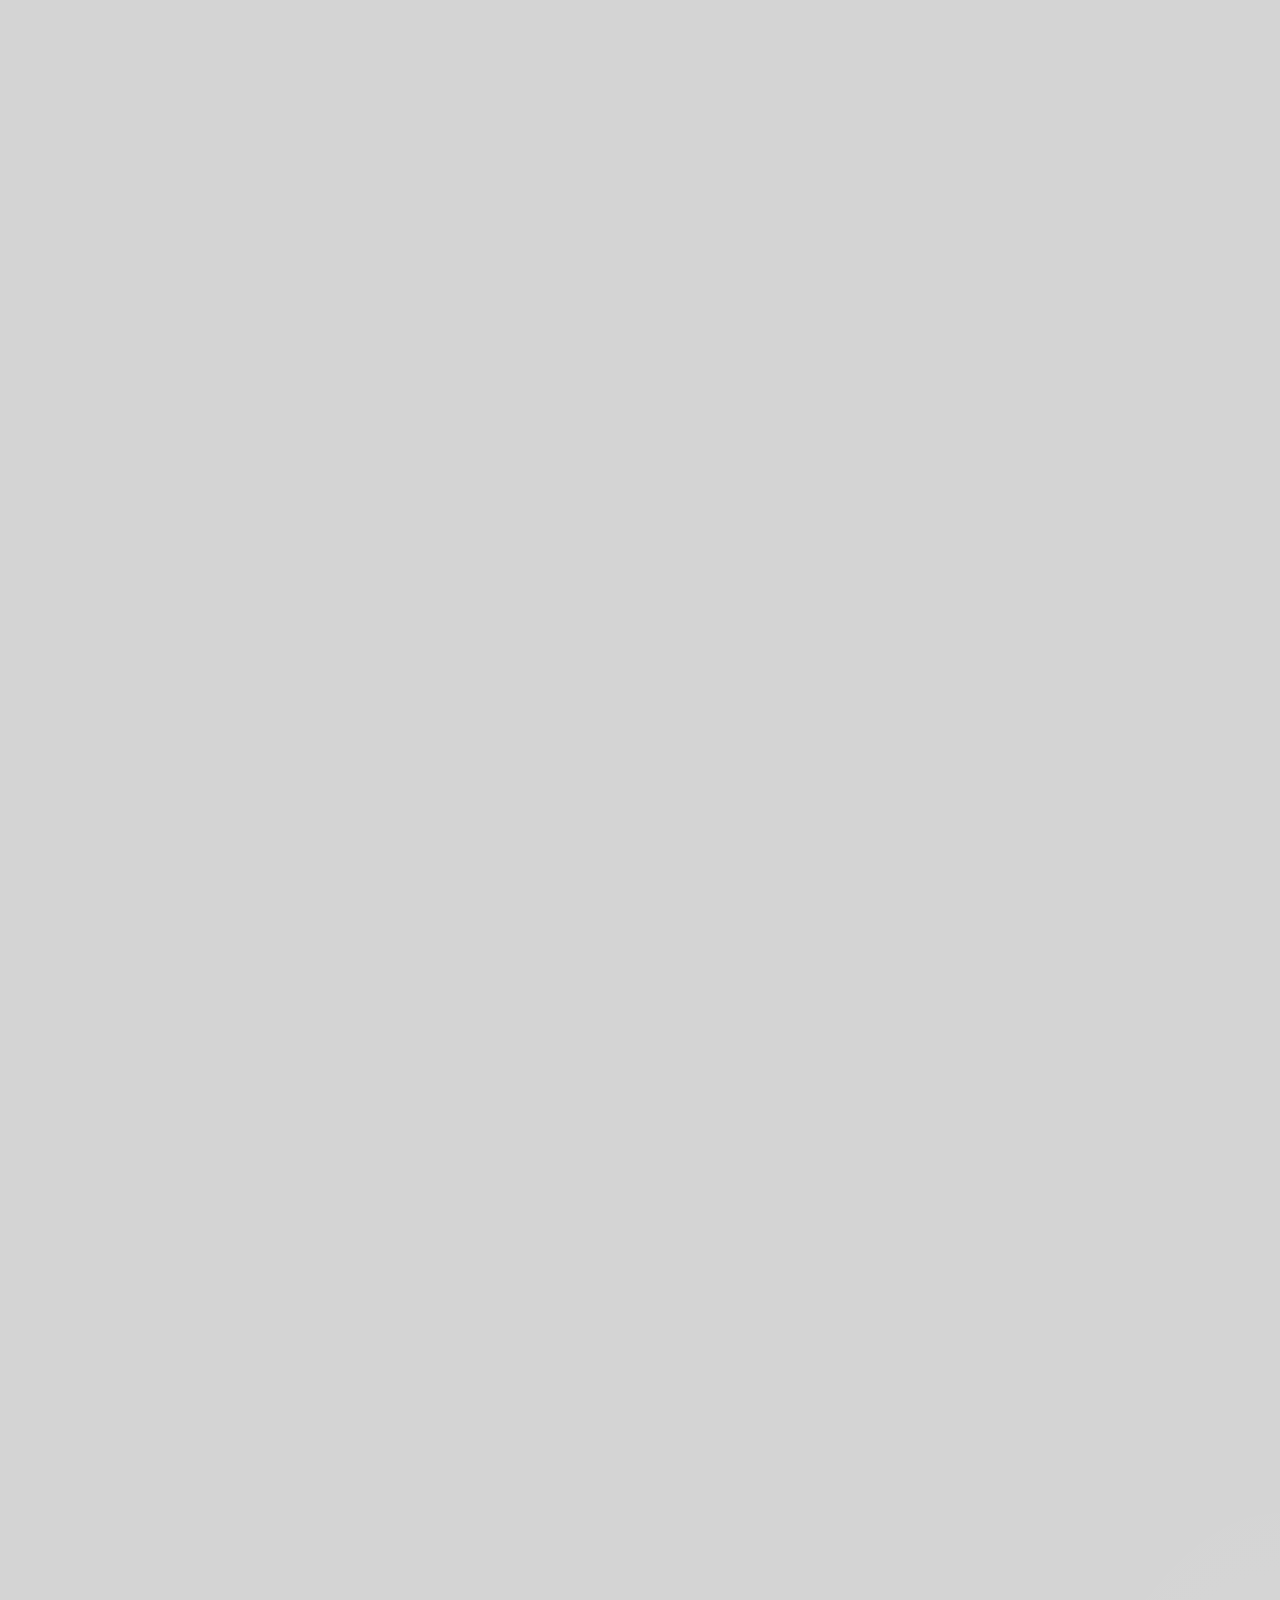
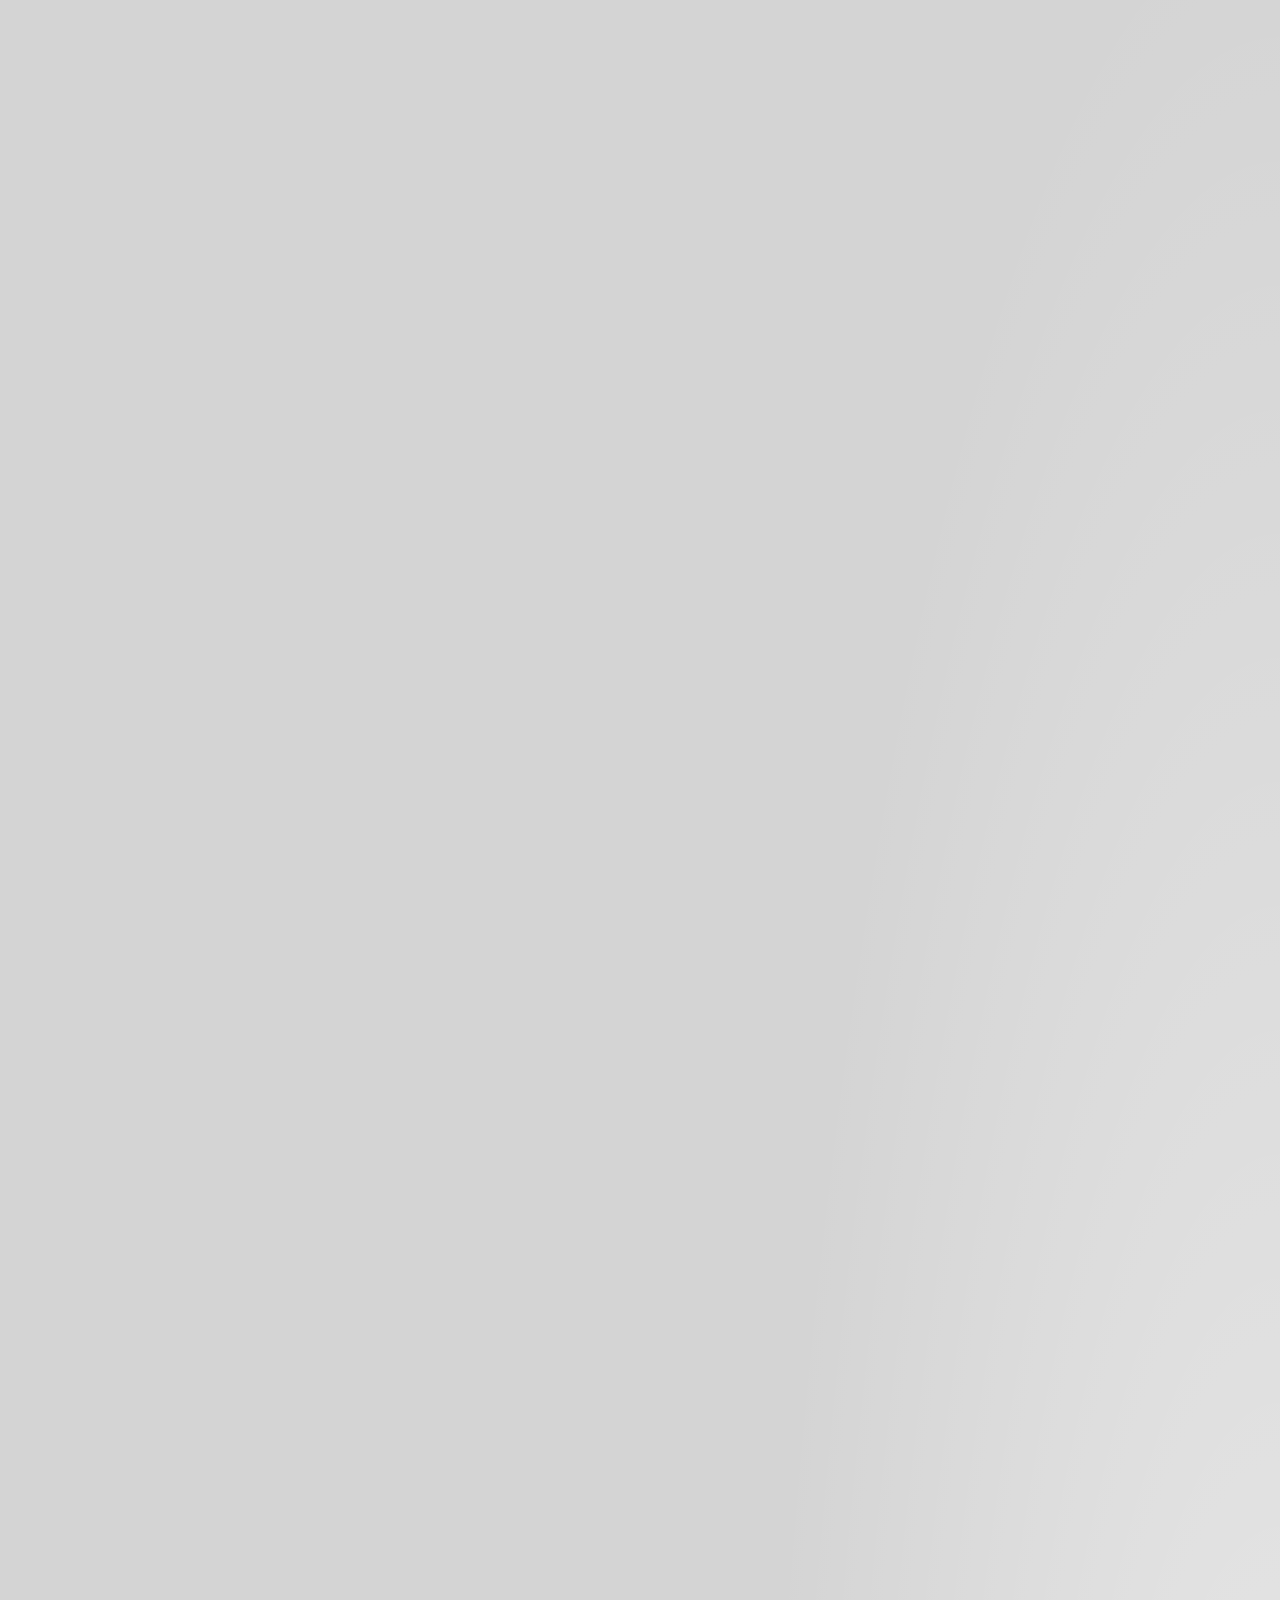
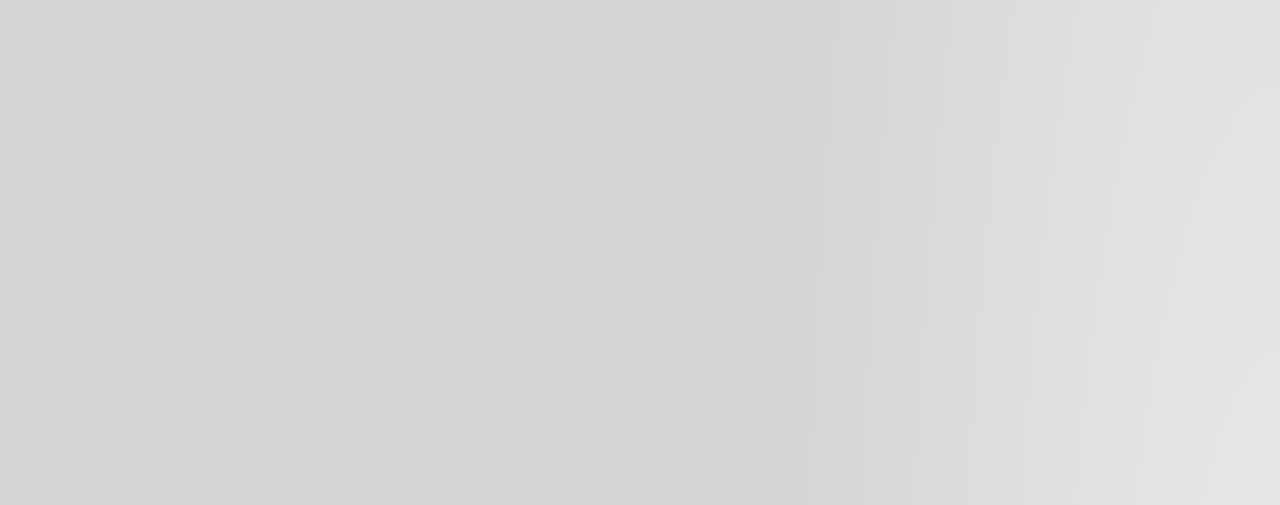
==== commit 316cae24: "Screenshots become part of the particle sequence Each app screenshot is sampled into a particle stip" ====
--- a/index.html
+++ b/index.html
@@ -84,8 +84,8 @@
 
     <!-- 2 · privacy -->
     <section class="scene s2" data-i="2" id="privacy" aria-labelledby="h2">
-      <h2 id="h2" class="big mid rv" data-rv="letters"><span class="ln">Your usage stays</span><span class="ln">on this PC.</span></h2>
-      <p class="cap bl rv" data-rv="words">Logs are read from disk into a local database. The only outgoing requests are the plan-limit check, using the Claude and Codex sign-ins already on your PC, and the update check. No account. No upload.</p>
+      <p class="cap tl rv" data-rv="words">Logs are read from disk into a local database. The only outgoing requests are the plan-limit check, using the Claude and Codex sign-ins already on your PC, the update check, and a small connectivity check to those same hosts. No account. No upload.</p>
+      <h2 id="h2" class="big br rv" data-rv="letters"><span class="ln">Your usage stays</span><span class="ln">on this PC.</span></h2>
     </section>
 
     <!-- 3 · stats -->
@@ -129,12 +129,12 @@
 
     <!-- decorative layers driven by the scroll -->
     <div class="numcols" id="numcols" aria-hidden="true"><div class="nc l"></div><div class="nc r"></div></div>
-    <div class="cards" id="cards">
-      <figure class="card c0"><img src="img/limits.webp" alt="TORING Limits view: Claude and Codex session and weekly limits as percent used with reset countdowns" loading="lazy" decoding="async" width="872" height="1622"><figcaption class="glass">Limits</figcaption></figure>
-      <figure class="card c1"><img src="img/notifications.webp" alt="TORING notification centre listing recent alerts and update notices" loading="lazy" decoding="async" width="760" height="1400"><figcaption class="glass">Notifications</figcaption></figure>
-      <figure class="card c2"><img src="img/compact.webp" alt="TORING compact widget with clock, CPU candles, today's tokens and cost, and the Claude 5 hour window" loading="lazy" decoding="async" width="760" height="1400"><figcaption class="glass">Today</figcaption></figure>
-      <figure class="card c3"><img src="img/system-top.webp" alt="TORING System view with a live CPU chart" loading="lazy" decoding="async" width="872" height="740"><figcaption class="glass">System</figcaption></figure>
-      <figure class="card c4"><img src="img/activity.webp" alt="TORING Activity and Logs tab with saved history" loading="lazy" decoding="async" width="760" height="1400"><figcaption class="glass">Activity &amp; Logs</figcaption></figure>
+    <div class="shots" id="shots">
+      <figure class="shot" data-i="1"><img src="img/compact.webp" alt="TORING compact widget with the clock, CPU candles, today's tokens and cost, and the Claude 5 hour window" decoding="async" width="760" height="1400"><figcaption class="glass">Today</figcaption></figure>
+      <figure class="shot" data-i="2"><img src="img/activity.webp" alt="TORING Activity and Logs tab with the saved history of alerts and updates" decoding="async" width="760" height="1400"><figcaption class="glass">Activity &amp; Logs</figcaption></figure>
+      <figure class="shot" data-i="3"><img src="img/system-top.webp" alt="TORING System view with a live CPU chart" decoding="async" width="872" height="740"><figcaption class="glass">System</figcaption></figure>
+      <figure class="shot" data-i="4"><img src="img/notifications.webp" alt="TORING notification centre listing recent alerts and update notices" decoding="async" width="760" height="1400"><figcaption class="glass">Notifications</figcaption></figure>
+      <figure class="shot" data-i="5"><img src="img/limits.webp" alt="TORING Limits view: Claude and Codex session and weekly limits as percent used with reset countdowns" decoding="async" width="872" height="1622"><figcaption class="glass">Limits</figcaption></figure>
     </div>
     <div class="pupil" id="pupil" aria-hidden="true"><i class="live-dot"></i></div>
   </div>
@@ -143,7 +143,7 @@
   <div class="sr" id="sr-copy">
     <h2>What TORING does</h2>
     <p>TORING is a light glass desktop widget for Windows 10 and 11. It shows live CPU, memory, GPU, disk and network stats, your Claude Code and Codex token usage with estimated cost for today, the week and the month, your Claude and Codex plan limits as percent used with reset countdowns, and a notification centre with alerts and update notices whose history is kept across restarts.</p>
-    <p>Usage logs are read locally into a local database. The only outgoing requests are the plan-limit check, which uses the Claude and Codex sign-ins already on your PC, and the update check. There is no account and no upload.</p>
+    <p>Usage logs are read locally into a local database. The only outgoing requests are the plan-limit check, which uses the Claude and Codex sign-ins already on your PC, the update check, and a small connectivity check to those same hosts. There is no account and no upload.</p>
     <p>The installer is free to download from the GitHub release. It is not code-signed yet, so Windows SmartScreen may ask you to confirm.</p>
   </div>
 </main>
--- a/styles.css
+++ b/styles.css
@@ -110,6 +110,7 @@
 .cap.bl { left: var(--pad); bottom: calc(var(--pad) + 8px); max-width: min(48ch, 52vw); }
 .cap.br2 { right: var(--pad); bottom: calc(var(--pad) + 8px); text-align: right; max-width: min(34ch, 40vw); }
 .s2 .cap.bl { max-width: min(58ch, 60vw); }
+@media (min-width: 761px) { .s4 .cap.tl { max-width: min(24ch, 22vw); } }
 
 /* reveal: letters/words arrive blurred and slightly low, left to right, line by line (the reference: ~25 ms per letter, ~250 ms per line) */
 .rv .ch, .rv .wd { display: inline-block; opacity: 0; filter: blur(9px); transform: translateY(.32em); transition: opacity .22s ease, filter .22s ease, transform .22s ease; }
@@ -157,12 +158,11 @@
 .nc li:nth-child(3n) { color: var(--ink); font-weight: 400; } .nc li:nth-child(4n) { color: #8a8a8a; }
 @keyframes colscroll { to { transform: translateY(-50%); } }
 
-/* floating glass cards with real screenshots (limits scene) */
-.cards { position: absolute; inset: 0; pointer-events: none; perspective: 1400px; }
-.card { position: absolute; left: 50%; top: 50%; margin: 0; width: var(--w, 22vw); opacity: 0; will-change: transform, opacity; transform-style: preserve-3d; border-radius: 22px; border: 1px solid rgba(0,0,0,.12); background: #efefef; box-shadow: var(--soft-shadow), 0 24px 50px rgba(0,0,0,.10); overflow: hidden; }
-.card img { display: block; width: 100%; height: var(--h, 15vw); object-fit: cover; object-position: var(--op, top); }
-.card figcaption { position: absolute; left: 12px; top: 10px; padding: 3px 11px; border-radius: 12px; font-size: 10px; font-weight: 500; letter-spacing: .12em; text-transform: uppercase; color: var(--ink); border: 1px solid var(--line); }
-.c0 { --w: 20vw; --h: 22vw; --op: 50% 74%; } .c1 { --w: 19vw; --h: 21vw; --op: 50% 30%; } .c2 { --w: 21vw; --h: 14vw; --op: 50% 64%; } .c3 { --w: 22vw; --h: 14vw; --op: 50% 88%; } .c4 { --w: 17vw; --h: 18vw; --op: 50% 28%; }
+/* the app screenshots: they resolve out of their particle stipple at an exact rectangle (set by the script) and dissolve back into it */
+.shots { position: absolute; inset: 0; pointer-events: none; }
+.shot { position: absolute; margin: 0; opacity: 0; visibility: hidden; border-radius: 22px; border: 1px solid rgba(0,0,0,.12); background: #efefef; box-shadow: var(--soft-shadow), 0 24px 50px rgba(0,0,0,.10); overflow: hidden; will-change: opacity, transform, filter; transform-origin: 50% 50%; }
+.shot img { display: block; width: 100%; height: 100%; }
+.shot figcaption { position: absolute; left: 12px; top: 10px; padding: 3px 11px; border-radius: 12px; font-size: 10px; font-weight: 500; letter-spacing: .12em; text-transform: uppercase; color: var(--ink); border: 1px solid var(--line); }
 .pupil { position: absolute; left: 0; top: 0; width: 15px; height: 15px; margin: -7.5px 0 0 -7.5px; opacity: 0; pointer-events: none; will-change: transform, opacity; display: grid; place-items: center; }
 .pupil .live-dot { width: 13px; height: 13px; }
 
@@ -205,7 +205,6 @@
   .foot { bottom: 14px; gap: 10px; } .foot-cols { gap: 22px; flex-wrap: wrap; } .foot-cols a { font-size: 12px; padding: 2px 0; }
   .foot-base { font-size: 9px; }
   .nc { width: 28%; } .nc.l { left: 2%; } .nc.r { right: 2%; }
-  .c0 { --w: 46vw; --h: 56vw; } .c1 { --w: 44vw; --h: 52vw; } .c2 { --w: 48vw; --h: 34vw; } .c3, .c4 { display: none; }
   .story { height: calc(var(--n) * 120vh); height: calc(var(--n) * 120svh); }
 }
 @media (max-height: 560px) and (orientation: landscape) { .cap { font-size: 11px; } .big { font-size: clamp(26px, 5vw, 60px); } .cue, .fine { display: none; } .right-top { gap: 8px; } .foot-cols a { padding: 1px 0; } }
@@ -213,7 +212,7 @@
 /* ---------- reduced motion: no transitions, no ambient animation (scenes still follow the scroll) ---------- */
 @media (prefers-reduced-motion: reduce) {
   html { scroll-behavior: auto; }
-  .rv .ch, .rv .wd, .scene.on .rv .ch, .scene.on .rv .wd, .cta, .scene.on .cta, .meta, .scene.on .meta, .fine, .scene.on .fine, .foot, .scene.on .foot, .scene, .scene.on, .spot { transition: none !important; }
+  .rv .ch, .rv .wd, .scene.on .rv .ch, .scene.on .rv .wd, .cta, .scene.on .cta, .meta, .scene.on .meta, .fine, .scene.on .fine, .foot, .scene.on .foot, .scene, .scene.on, .spot, .shot { transition: none !important; }
   .rv .ch, .rv .wd { filter: none; transform: none; }
   .nc ul, .cue i, [data-s="ok"] .live-dot::after, .pupil .live-dot::after { animation: none; }
   .badge, .links a::after, .cta-go { transition: none; }
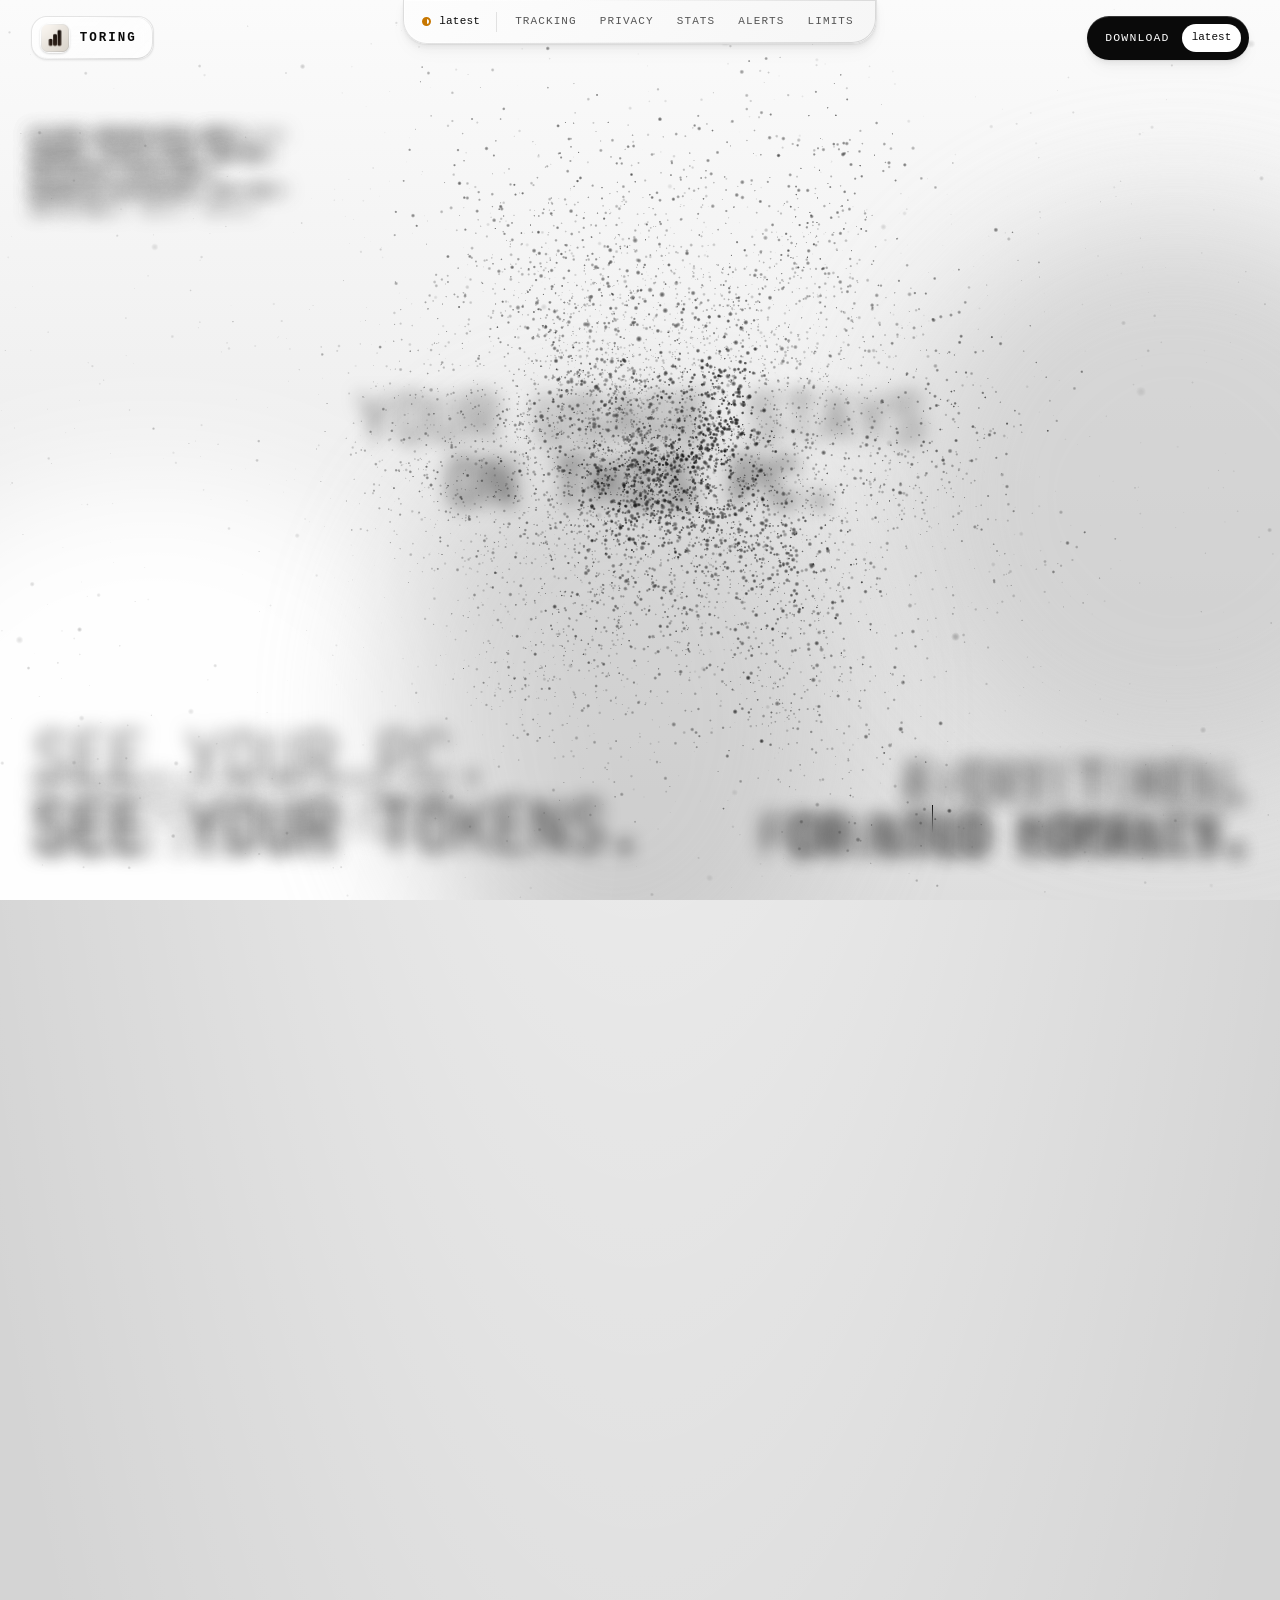
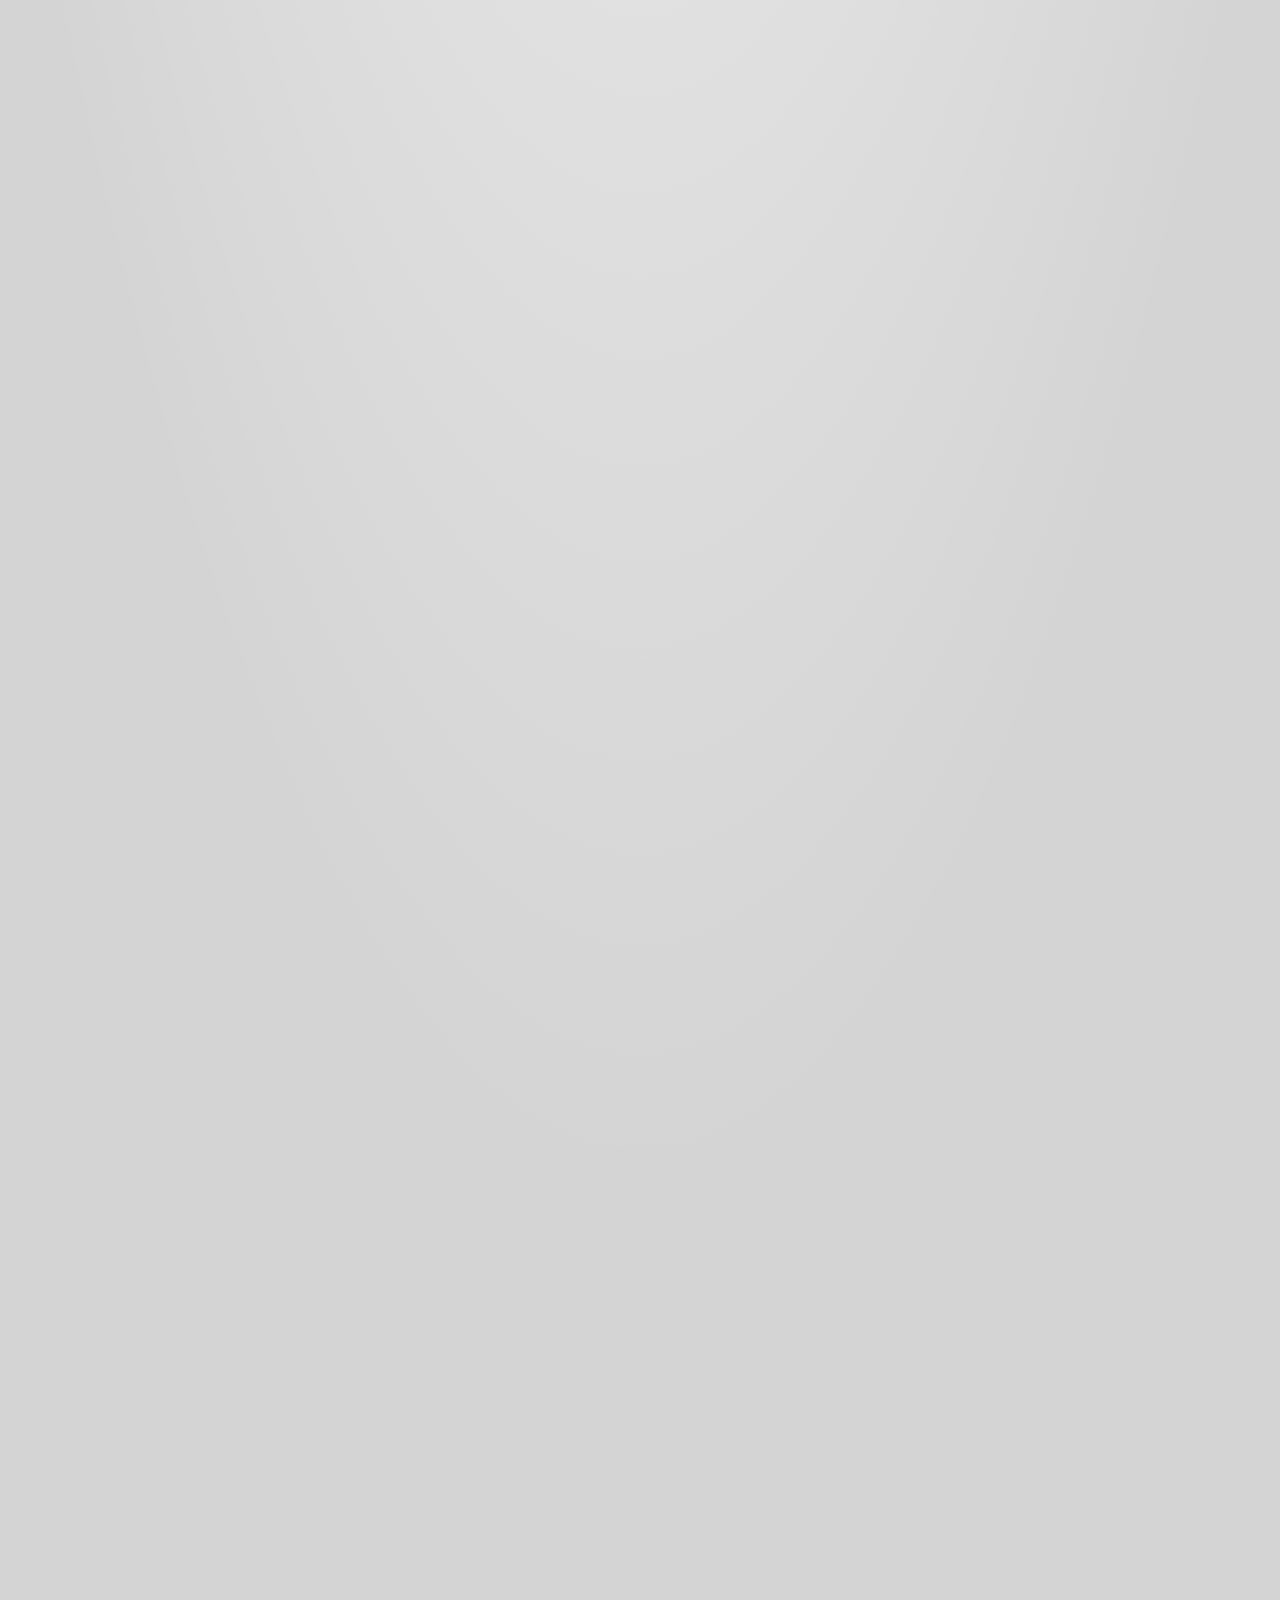
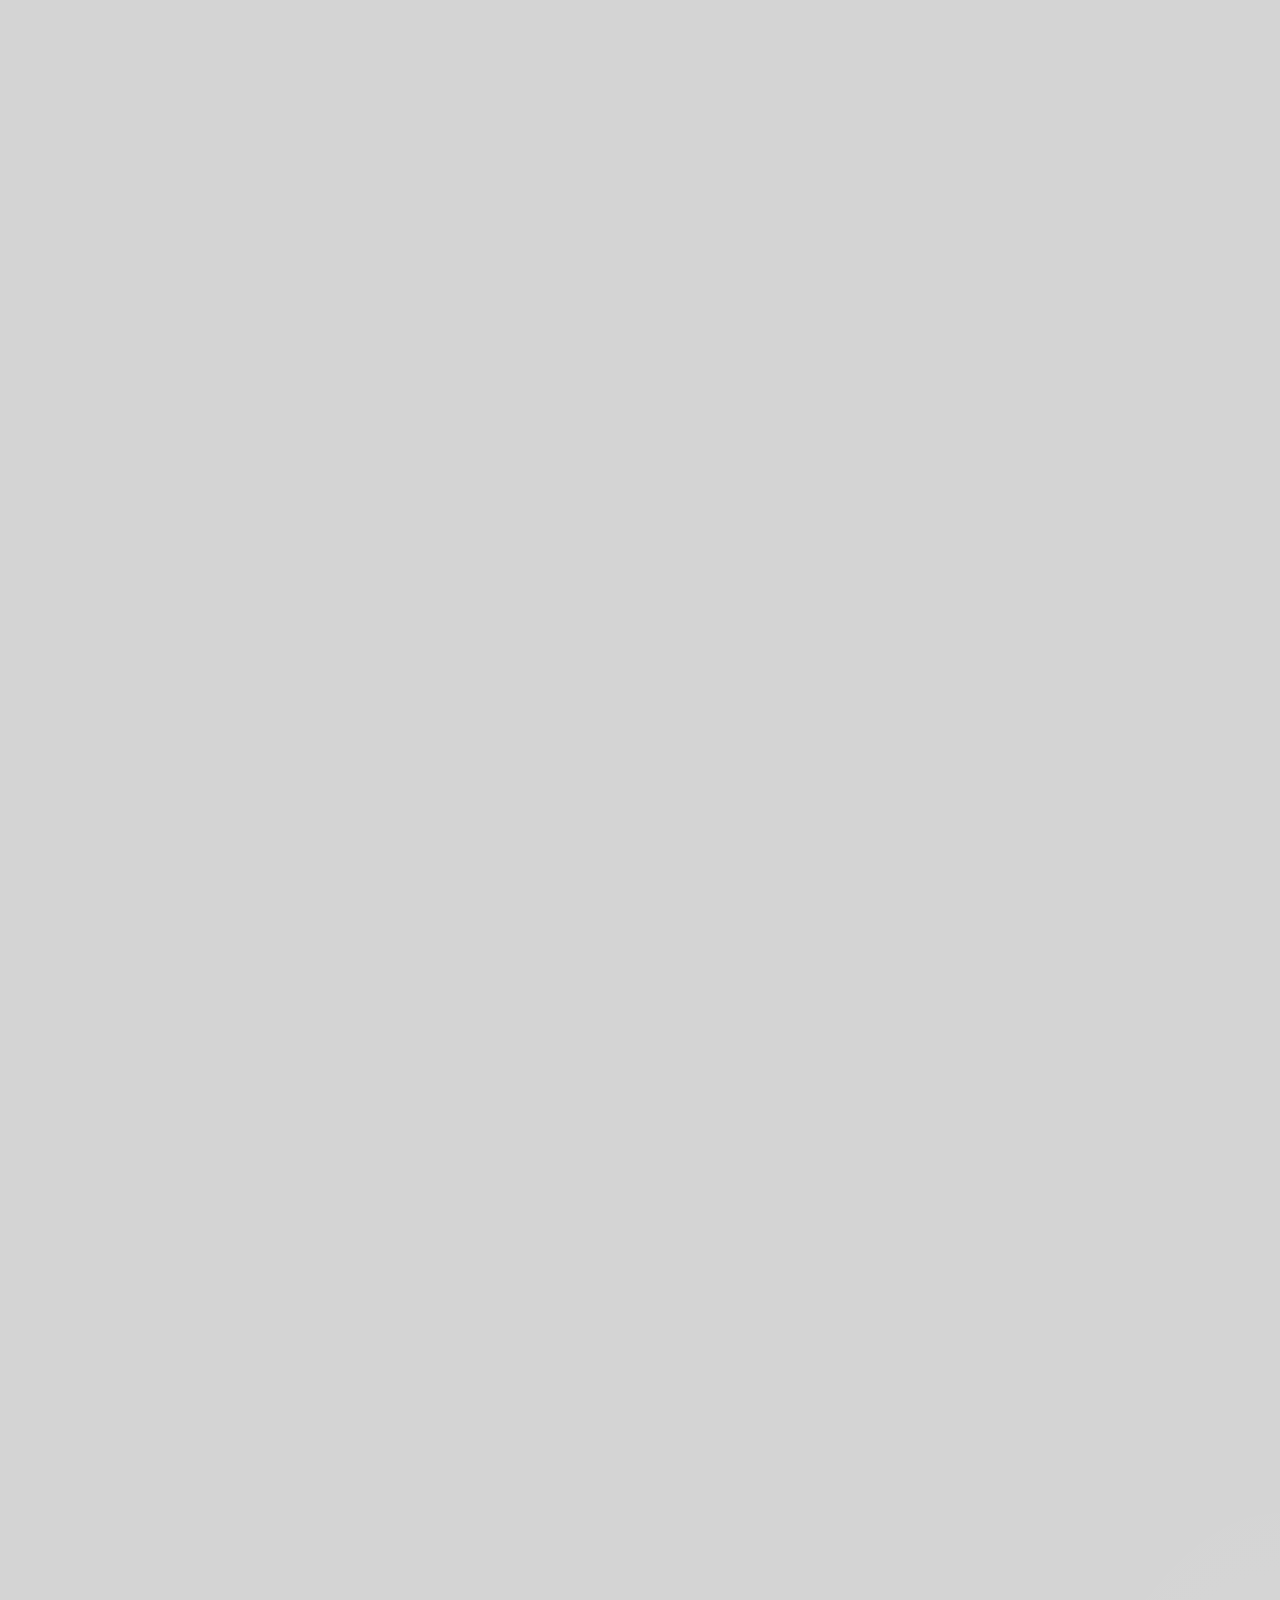
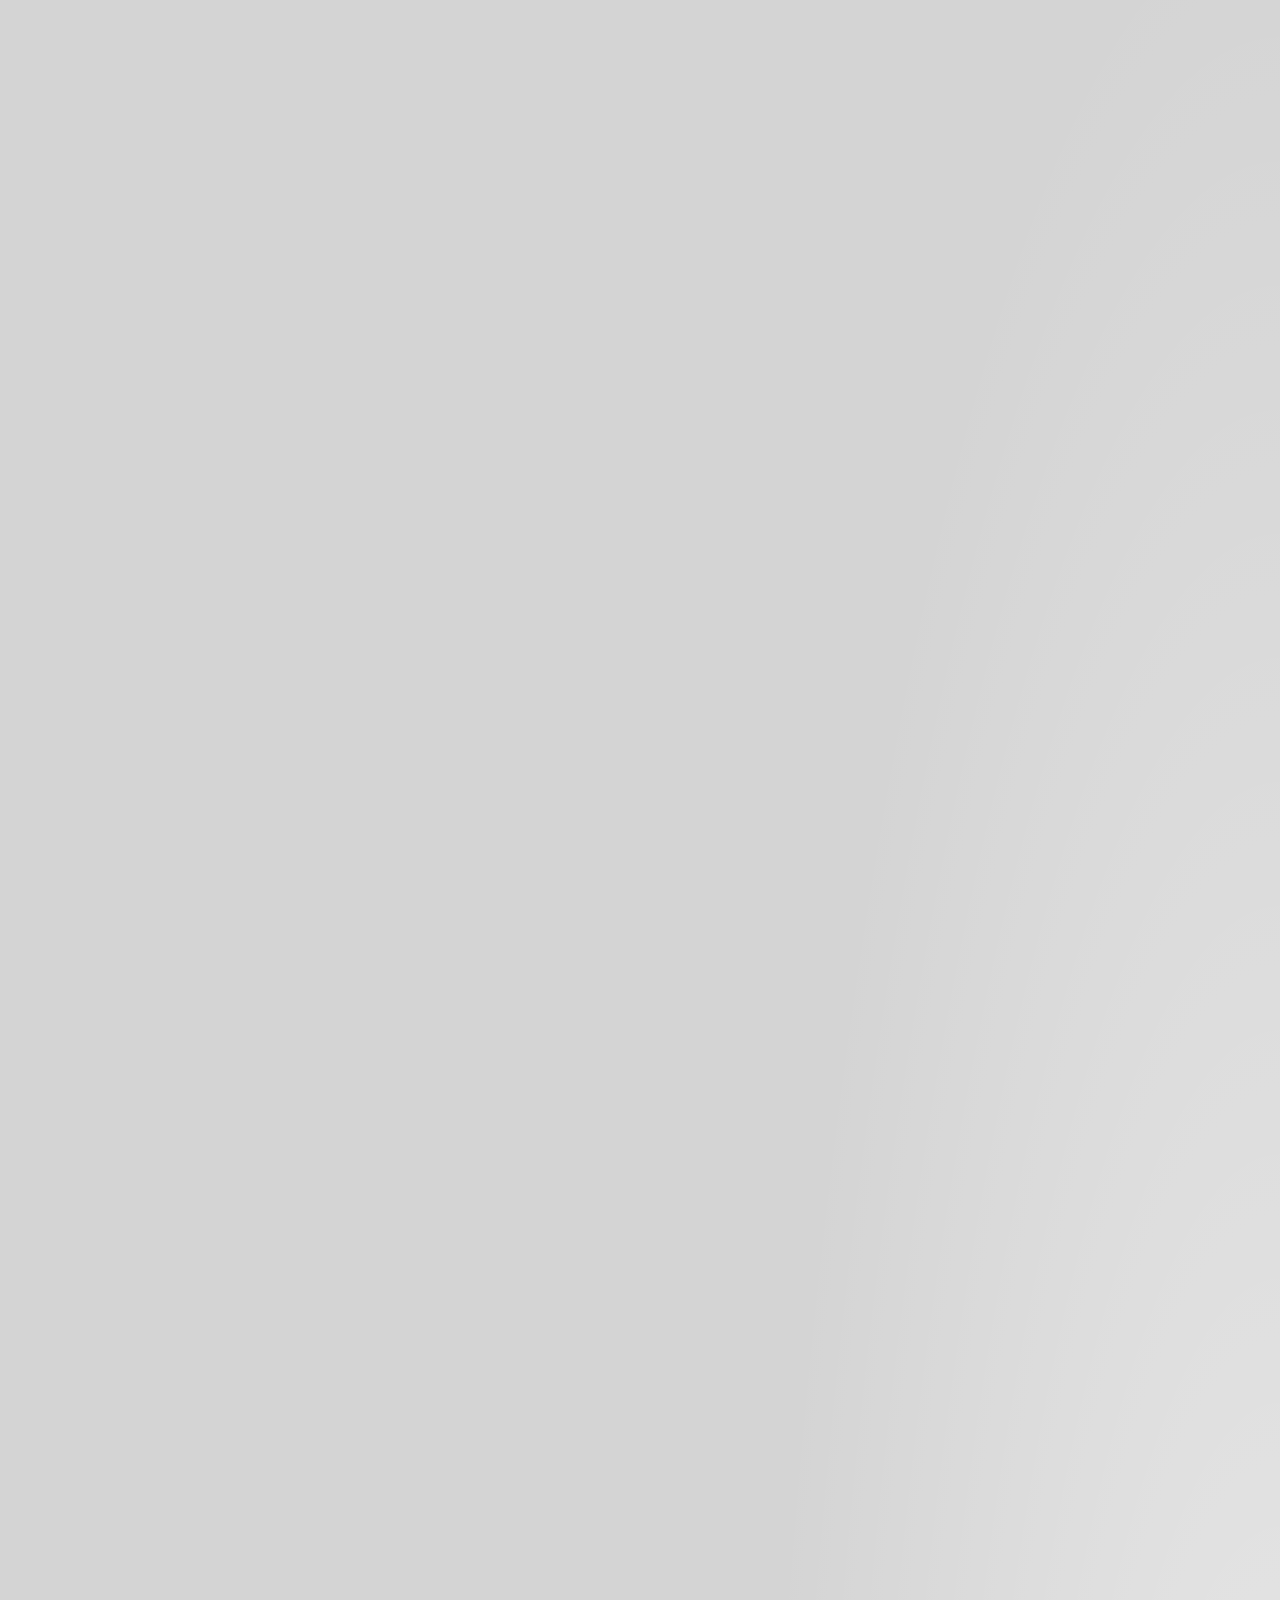
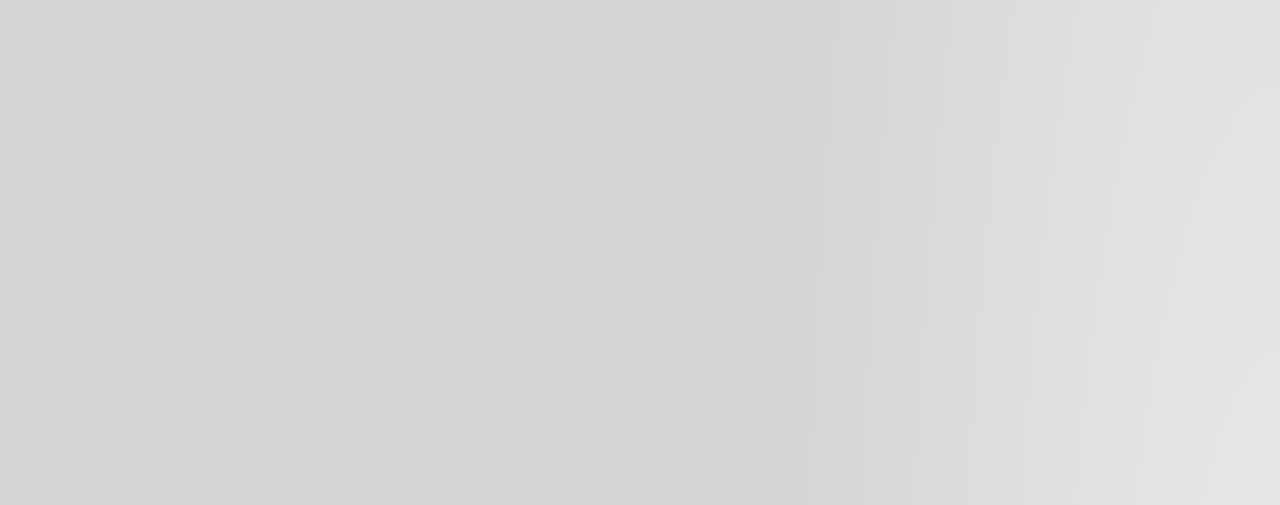
==== commit 14e2ba28: "Limits slide only: screenshot forms from the particles; other slides back to their original layout C" ====
--- a/index.html
+++ b/index.html
@@ -84,8 +84,8 @@
 
     <!-- 2 · privacy -->
     <section class="scene s2" data-i="2" id="privacy" aria-labelledby="h2">
-      <p class="cap tl rv" data-rv="words">Logs are read from disk into a local database. The only outgoing requests are the plan-limit check, using the Claude and Codex sign-ins already on your PC, the update check, and a small connectivity check to those same hosts. No account. No upload.</p>
-      <h2 id="h2" class="big br rv" data-rv="letters"><span class="ln">Your usage stays</span><span class="ln">on this PC.</span></h2>
+      <h2 id="h2" class="big mid rv" data-rv="letters"><span class="ln">Your usage stays</span><span class="ln">on this PC.</span></h2>
+      <p class="cap bl rv" data-rv="words">Logs are read from disk into a local database. The only outgoing requests are the plan-limit check, using the Claude and Codex sign-ins already on your PC, and the update check, and a small connectivity check to those same hosts. No account. No upload.</p>
     </section>
 
     <!-- 3 · stats -->
@@ -130,11 +130,13 @@
     <!-- decorative layers driven by the scroll -->
     <div class="numcols" id="numcols" aria-hidden="true"><div class="nc l"></div><div class="nc r"></div></div>
     <div class="shots" id="shots">
-      <figure class="shot" data-i="1"><img src="img/compact.webp" alt="TORING compact widget with the clock, CPU candles, today's tokens and cost, and the Claude 5 hour window" decoding="async" width="760" height="1400"><figcaption class="glass">Today</figcaption></figure>
-      <figure class="shot" data-i="2"><img src="img/activity.webp" alt="TORING Activity and Logs tab with the saved history of alerts and updates" decoding="async" width="760" height="1400"><figcaption class="glass">Activity &amp; Logs</figcaption></figure>
-      <figure class="shot" data-i="3"><img src="img/system-top.webp" alt="TORING System view with a live CPU chart" decoding="async" width="872" height="740"><figcaption class="glass">System</figcaption></figure>
-      <figure class="shot" data-i="4"><img src="img/notifications.webp" alt="TORING notification centre listing recent alerts and update notices" decoding="async" width="760" height="1400"><figcaption class="glass">Notifications</figcaption></figure>
       <figure class="shot" data-i="5"><img src="img/limits.webp" alt="TORING Limits view: Claude and Codex session and weekly limits as percent used with reset countdowns" decoding="async" width="872" height="1622"><figcaption class="glass">Limits</figcaption></figure>
+    </div>
+    <div class="cards" id="cards">
+      <figure class="card c1"><img src="img/notifications.webp" alt="TORING notification centre listing recent alerts and update notices" loading="lazy" decoding="async" width="760" height="1400"><figcaption class="glass">Notifications</figcaption></figure>
+      <figure class="card c2"><img src="img/compact.webp" alt="TORING compact widget with clock, CPU candles, today's tokens and cost, and the Claude 5 hour window" loading="lazy" decoding="async" width="760" height="1400"><figcaption class="glass">Today</figcaption></figure>
+      <figure class="card c3"><img src="img/system-top.webp" alt="TORING System view with a live CPU chart" loading="lazy" decoding="async" width="872" height="740"><figcaption class="glass">System</figcaption></figure>
+      <figure class="card c4"><img src="img/activity.webp" alt="TORING Activity and Logs tab with saved history" loading="lazy" decoding="async" width="760" height="1400"><figcaption class="glass">Activity &amp; Logs</figcaption></figure>
     </div>
     <div class="pupil" id="pupil" aria-hidden="true"><i class="live-dot"></i></div>
   </div>
@@ -143,7 +145,7 @@
   <div class="sr" id="sr-copy">
     <h2>What TORING does</h2>
     <p>TORING is a light glass desktop widget for Windows 10 and 11. It shows live CPU, memory, GPU, disk and network stats, your Claude Code and Codex token usage with estimated cost for today, the week and the month, your Claude and Codex plan limits as percent used with reset countdowns, and a notification centre with alerts and update notices whose history is kept across restarts.</p>
-    <p>Usage logs are read locally into a local database. The only outgoing requests are the plan-limit check, which uses the Claude and Codex sign-ins already on your PC, the update check, and a small connectivity check to those same hosts. There is no account and no upload.</p>
+    <p>Usage logs are read locally into a local database. The only outgoing requests are the plan-limit check, which uses the Claude and Codex sign-ins already on your PC, and the update check, and a small connectivity check to those same hosts. There is no account and no upload.</p>
     <p>The installer is free to download from the GitHub release. It is not code-signed yet, so Windows SmartScreen may ask you to confirm.</p>
   </div>
 </main>
--- a/styles.css
+++ b/styles.css
@@ -110,7 +110,6 @@
 .cap.bl { left: var(--pad); bottom: calc(var(--pad) + 8px); max-width: min(48ch, 52vw); }
 .cap.br2 { right: var(--pad); bottom: calc(var(--pad) + 8px); text-align: right; max-width: min(34ch, 40vw); }
 .s2 .cap.bl { max-width: min(58ch, 60vw); }
-@media (min-width: 761px) { .s4 .cap.tl { max-width: min(24ch, 22vw); } }
 
 /* reveal: letters/words arrive blurred and slightly low, left to right, line by line (the reference: ~25 ms per letter, ~250 ms per line) */
 .rv .ch, .rv .wd { display: inline-block; opacity: 0; filter: blur(9px); transform: translateY(.32em); transition: opacity .22s ease, filter .22s ease, transform .22s ease; }
@@ -158,10 +157,16 @@
 .nc li:nth-child(3n) { color: var(--ink); font-weight: 400; } .nc li:nth-child(4n) { color: #8a8a8a; }
 @keyframes colscroll { to { transform: translateY(-50%); } }
 
-/* the app screenshots: they resolve out of their particle stipple at an exact rectangle (set by the script) and dissolve back into it */
+/* floating glass cards with real screenshots (limits scene) */
+.cards { position: absolute; inset: 0; pointer-events: none; perspective: 1400px; }
+.card { position: absolute; left: 50%; top: 50%; margin: 0; width: var(--w, 22vw); opacity: 0; will-change: transform, opacity; transform-style: preserve-3d; border-radius: 22px; border: 1px solid rgba(0,0,0,.12); background: #efefef; box-shadow: var(--soft-shadow), 0 24px 50px rgba(0,0,0,.10); overflow: hidden; }
+.card img { display: block; width: 100%; height: var(--h, 15vw); object-fit: cover; object-position: var(--op, top); }
+.card figcaption { position: absolute; left: 12px; top: 10px; padding: 3px 11px; border-radius: 12px; font-size: 10px; font-weight: 500; letter-spacing: .12em; text-transform: uppercase; color: var(--ink); border: 1px solid var(--line); }
+.c0 { --w: 20vw; --h: 22vw; --op: 50% 74%; } .c1 { --w: 19vw; --h: 21vw; --op: 50% 30%; } .c2 { --w: 21vw; --h: 14vw; --op: 50% 64%; } .c3 { --w: 22vw; --h: 14vw; --op: 50% 88%; } .c4 { --w: 17vw; --h: 18vw; --op: 50% 28%; }
+/* Limits slide only: the screenshot resolves out of its particle stipple at an exact rectangle (set by the script) and dissolves back into it */
 .shots { position: absolute; inset: 0; pointer-events: none; }
 .shot { position: absolute; margin: 0; opacity: 0; visibility: hidden; border-radius: 22px; border: 1px solid rgba(0,0,0,.12); background: #efefef; box-shadow: var(--soft-shadow), 0 24px 50px rgba(0,0,0,.10); overflow: hidden; will-change: opacity, transform, filter; transform-origin: 50% 50%; }
-.shot img { display: block; width: 100%; height: 100%; }
+.shot img { display: block; width: 100%; height: 100%; object-fit: cover; object-position: 50% 74%; }
 .shot figcaption { position: absolute; left: 12px; top: 10px; padding: 3px 11px; border-radius: 12px; font-size: 10px; font-weight: 500; letter-spacing: .12em; text-transform: uppercase; color: var(--ink); border: 1px solid var(--line); }
 .pupil { position: absolute; left: 0; top: 0; width: 15px; height: 15px; margin: -7.5px 0 0 -7.5px; opacity: 0; pointer-events: none; will-change: transform, opacity; display: grid; place-items: center; }
 .pupil .live-dot { width: 13px; height: 13px; }
@@ -205,6 +210,7 @@
   .foot { bottom: 14px; gap: 10px; } .foot-cols { gap: 22px; flex-wrap: wrap; } .foot-cols a { font-size: 12px; padding: 2px 0; }
   .foot-base { font-size: 9px; }
   .nc { width: 28%; } .nc.l { left: 2%; } .nc.r { right: 2%; }
+  .c0 { --w: 46vw; --h: 56vw; } .c1 { --w: 44vw; --h: 52vw; } .c2 { --w: 48vw; --h: 34vw; } .c3, .c4 { display: none; }
   .story { height: calc(var(--n) * 120vh); height: calc(var(--n) * 120svh); }
 }
 @media (max-height: 560px) and (orientation: landscape) { .cap { font-size: 11px; } .big { font-size: clamp(26px, 5vw, 60px); } .cue, .fine { display: none; } .right-top { gap: 8px; } .foot-cols a { padding: 1px 0; } }
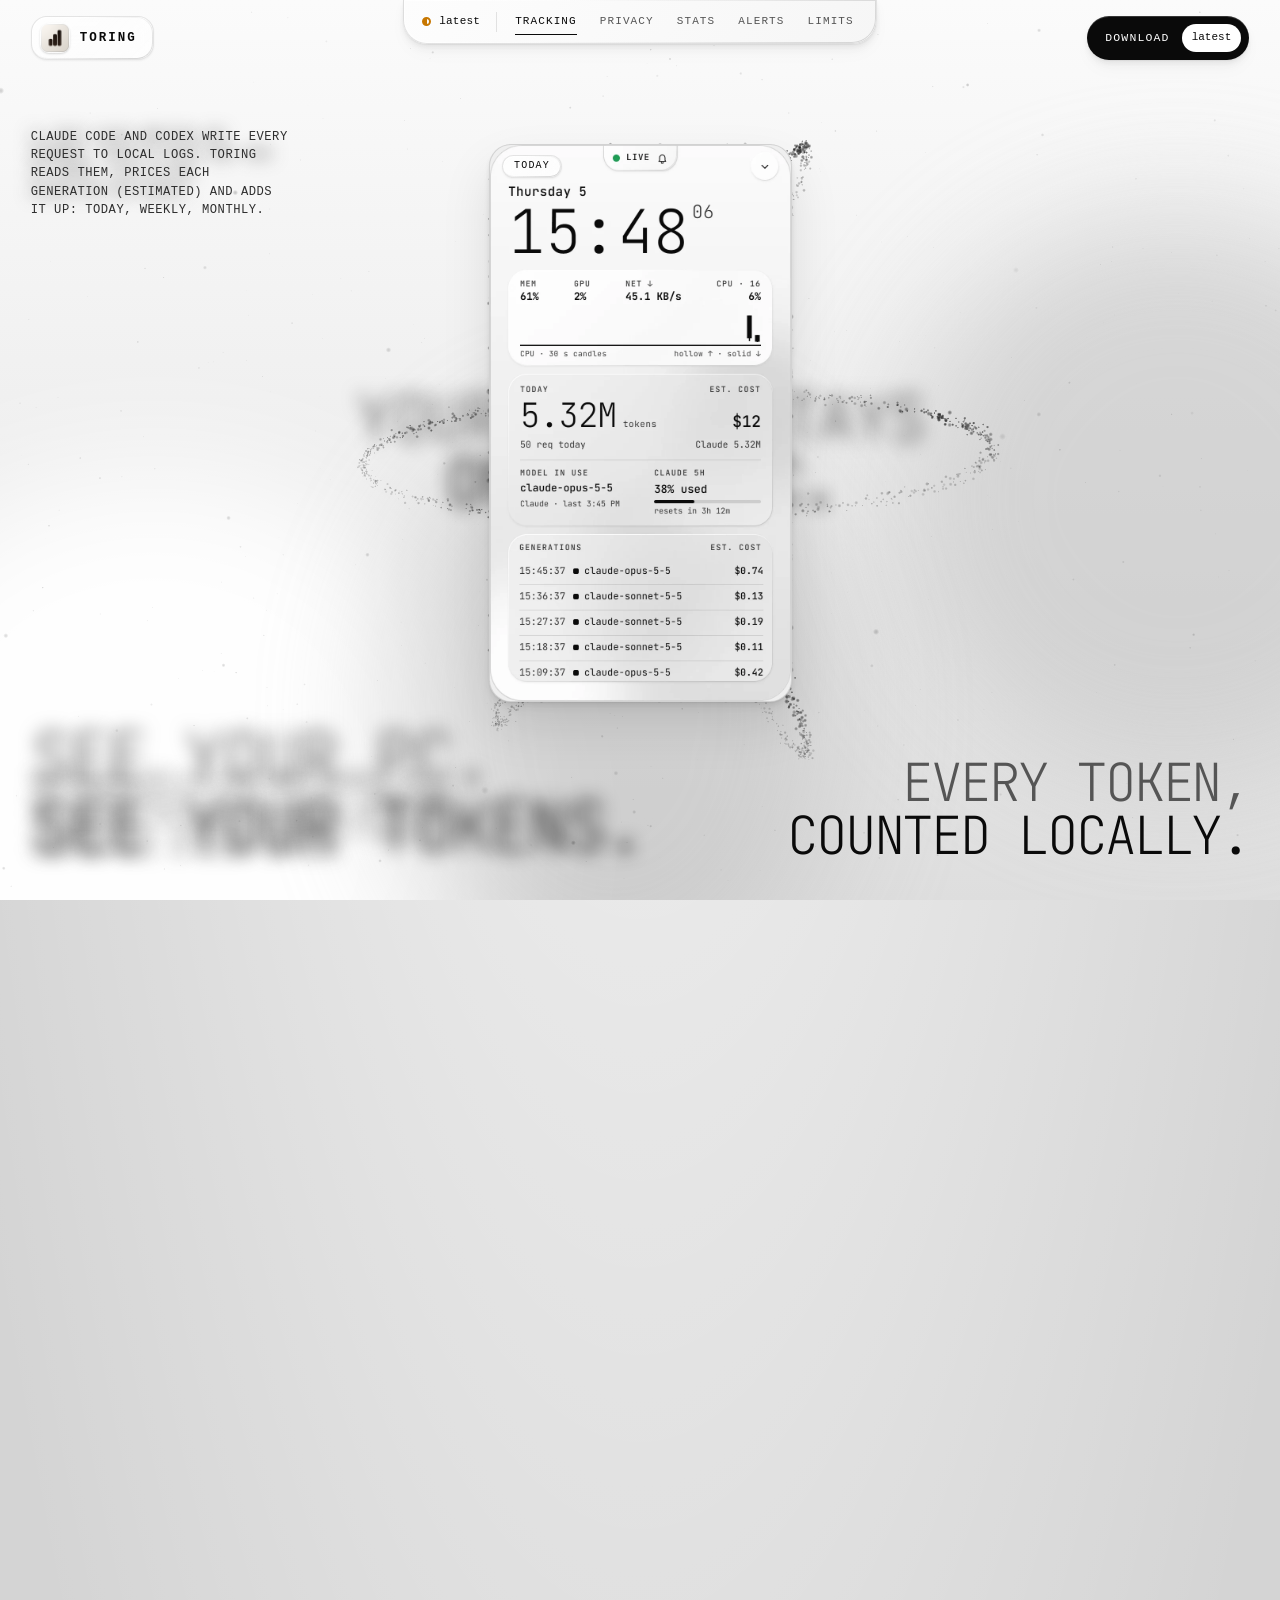
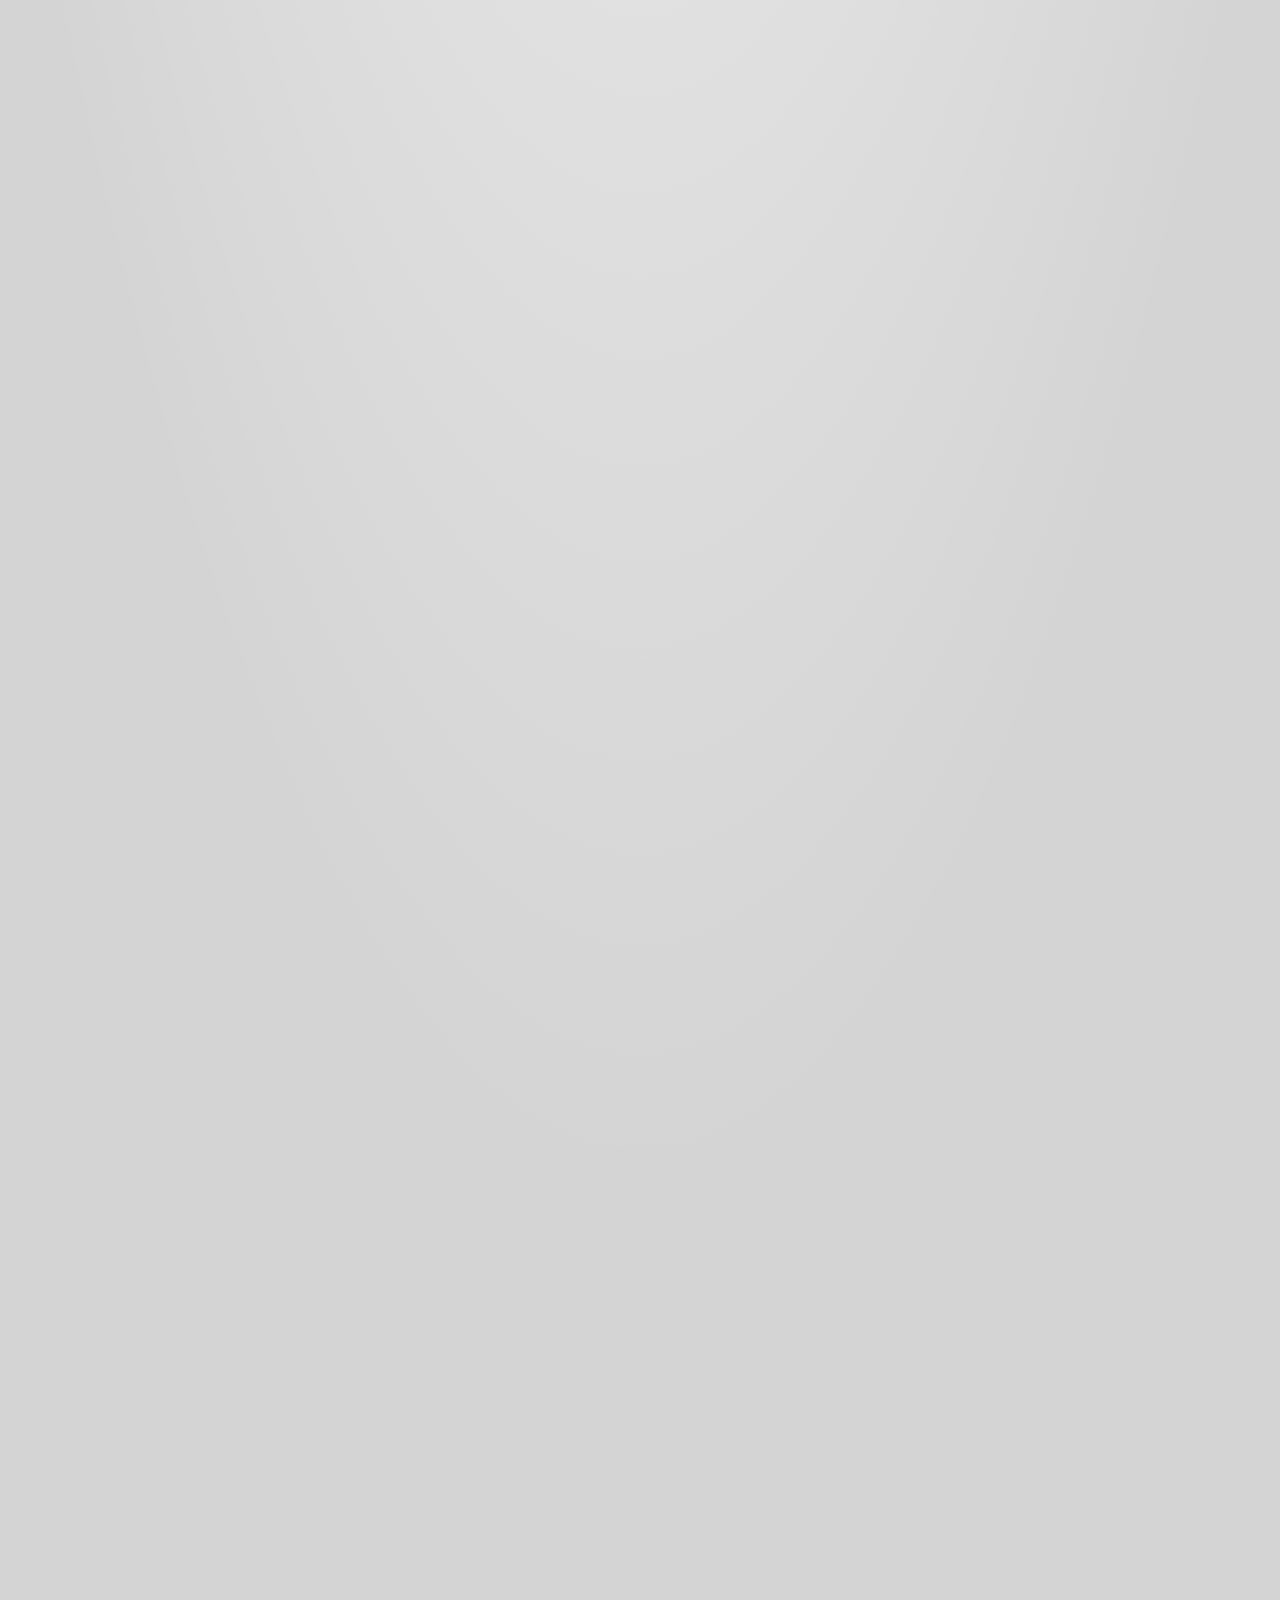
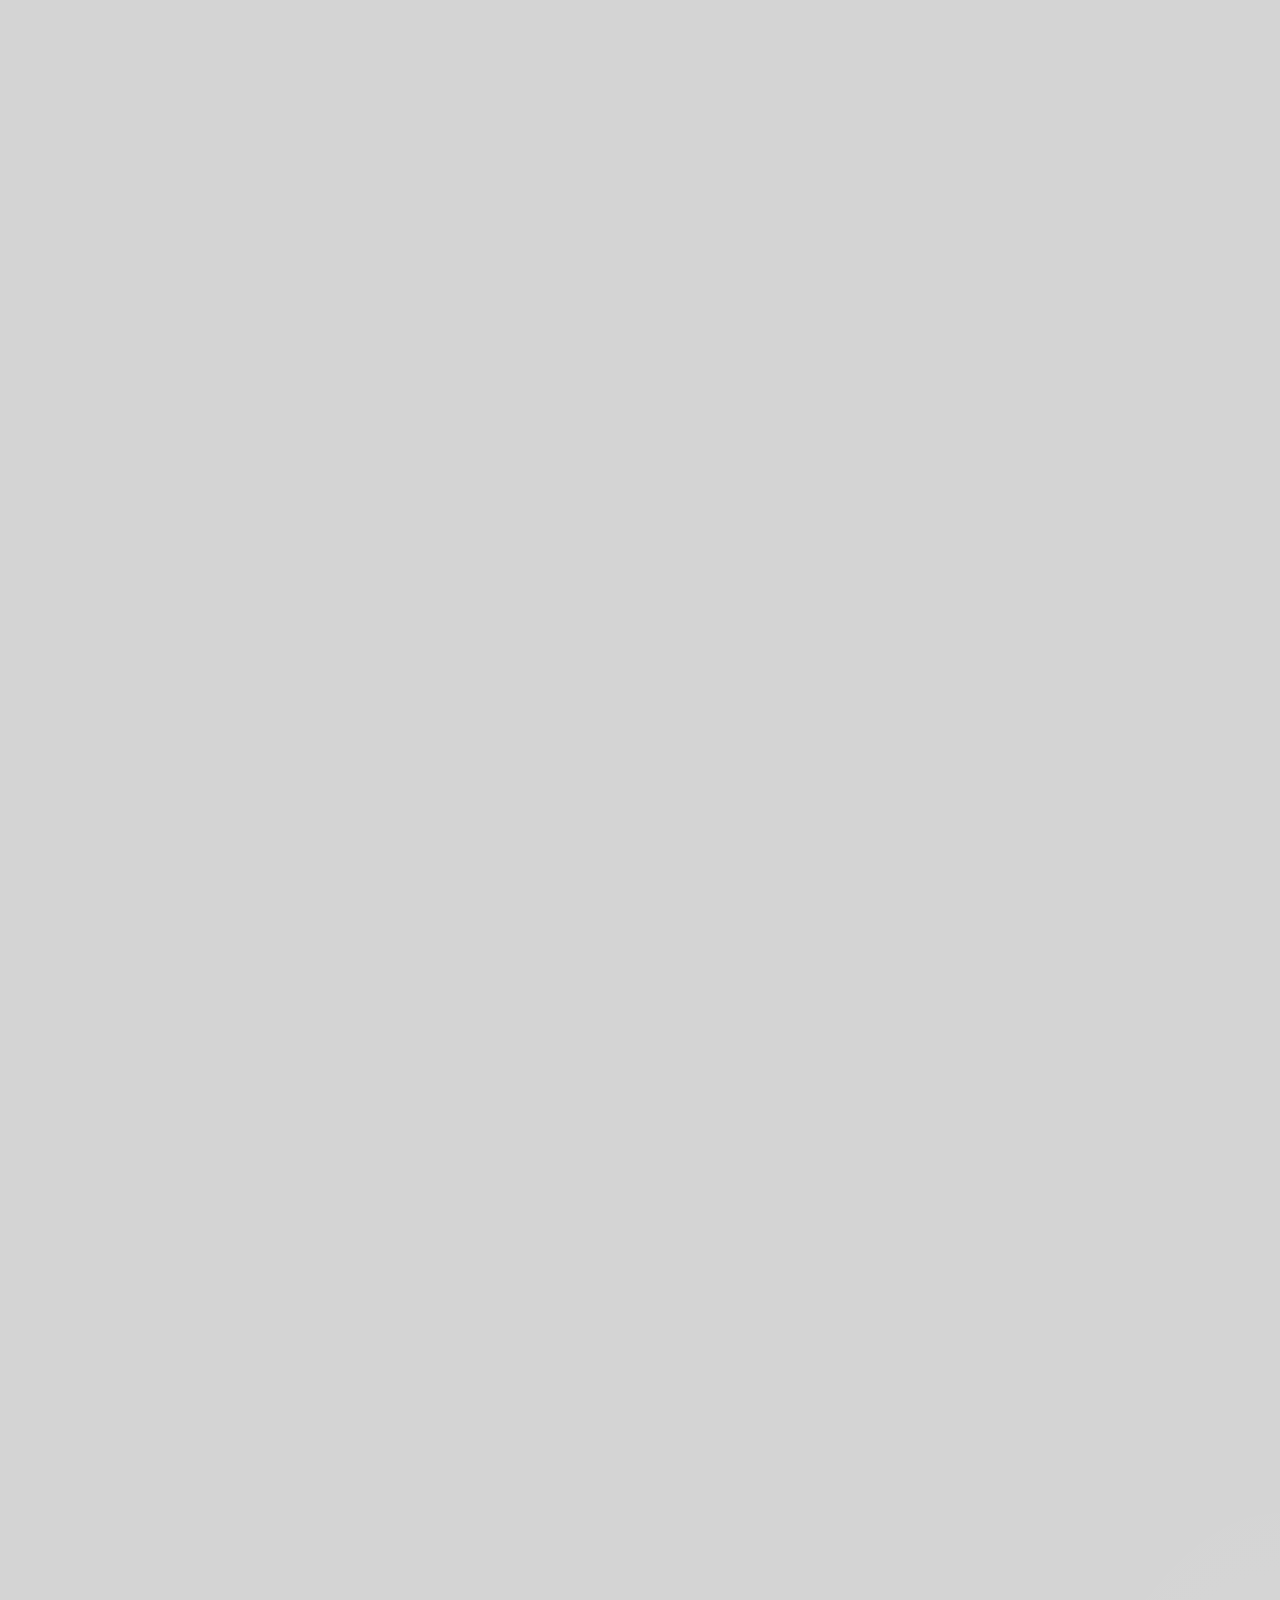
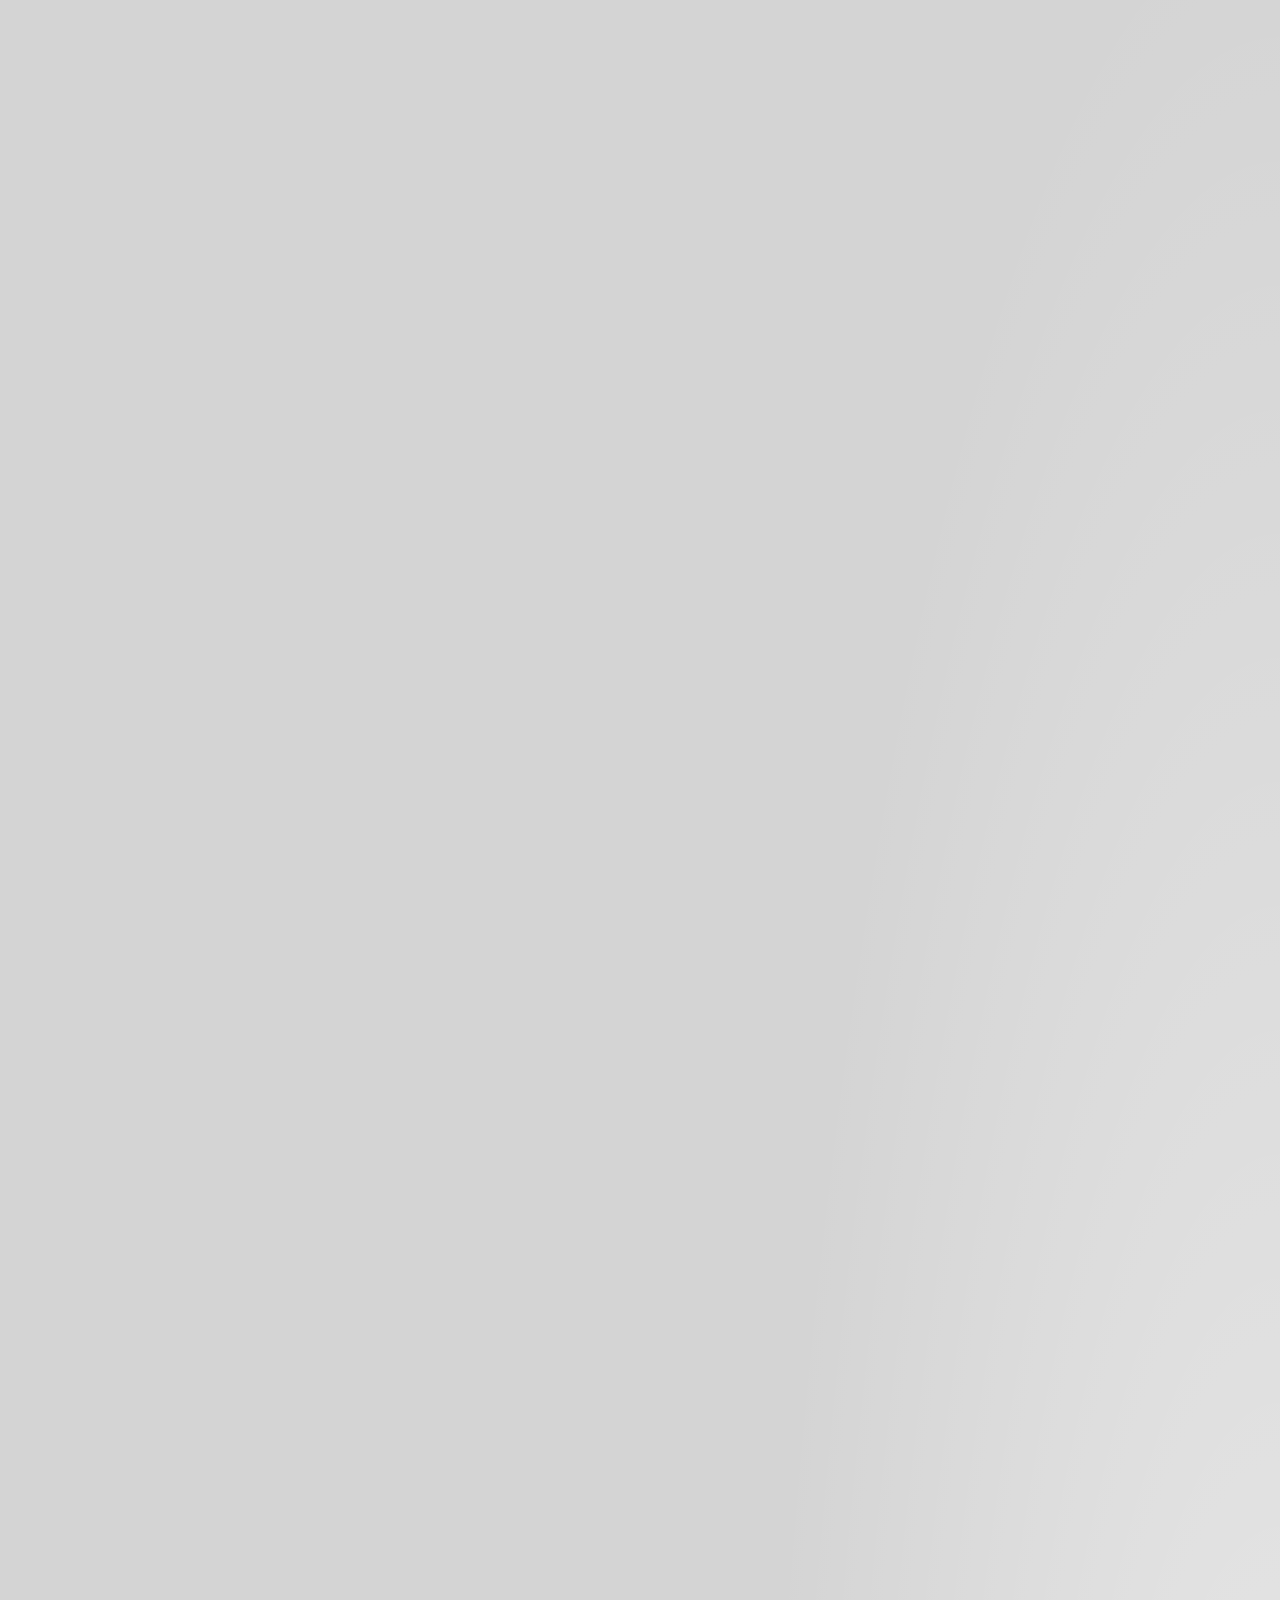
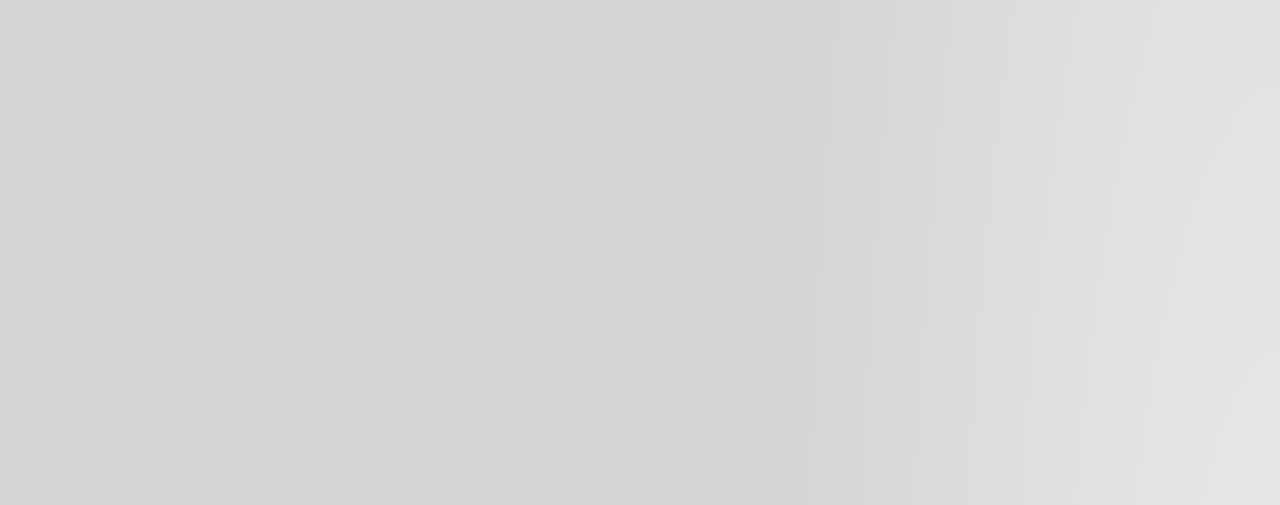
==== commit 19712fa2: "Screenshot-into-particles transition on all five slides, each confined to its own slide; original te" ====
--- a/index.html
+++ b/index.html
@@ -130,6 +130,10 @@
     <!-- decorative layers driven by the scroll -->
     <div class="numcols" id="numcols" aria-hidden="true"><div class="nc l"></div><div class="nc r"></div></div>
     <div class="shots" id="shots">
+      <figure class="shot" data-i="1"><img src="img/compact.webp" alt="TORING compact widget with the clock, CPU candles, today's tokens and cost, and the Claude 5 hour window" decoding="async" width="760" height="1400"><figcaption class="glass">Today</figcaption></figure>
+      <figure class="shot" data-i="2"><img src="img/activity.webp" alt="TORING Activity and Logs tab with the saved history of alerts and updates" decoding="async" width="760" height="1400"><figcaption class="glass">Activity &amp; Logs</figcaption></figure>
+      <figure class="shot" data-i="3"><img src="img/system-top.webp" alt="TORING System view with a live CPU chart" decoding="async" width="872" height="740"><figcaption class="glass">System</figcaption></figure>
+      <figure class="shot" data-i="4"><img src="img/notifications.webp" alt="TORING notification centre listing recent alerts and update notices" decoding="async" width="760" height="1400"><figcaption class="glass">Notifications</figcaption></figure>
       <figure class="shot" data-i="5"><img src="img/limits.webp" alt="TORING Limits view: Claude and Codex session and weekly limits as percent used with reset countdowns" decoding="async" width="872" height="1622"><figcaption class="glass">Limits</figcaption></figure>
     </div>
     <div class="cards" id="cards">
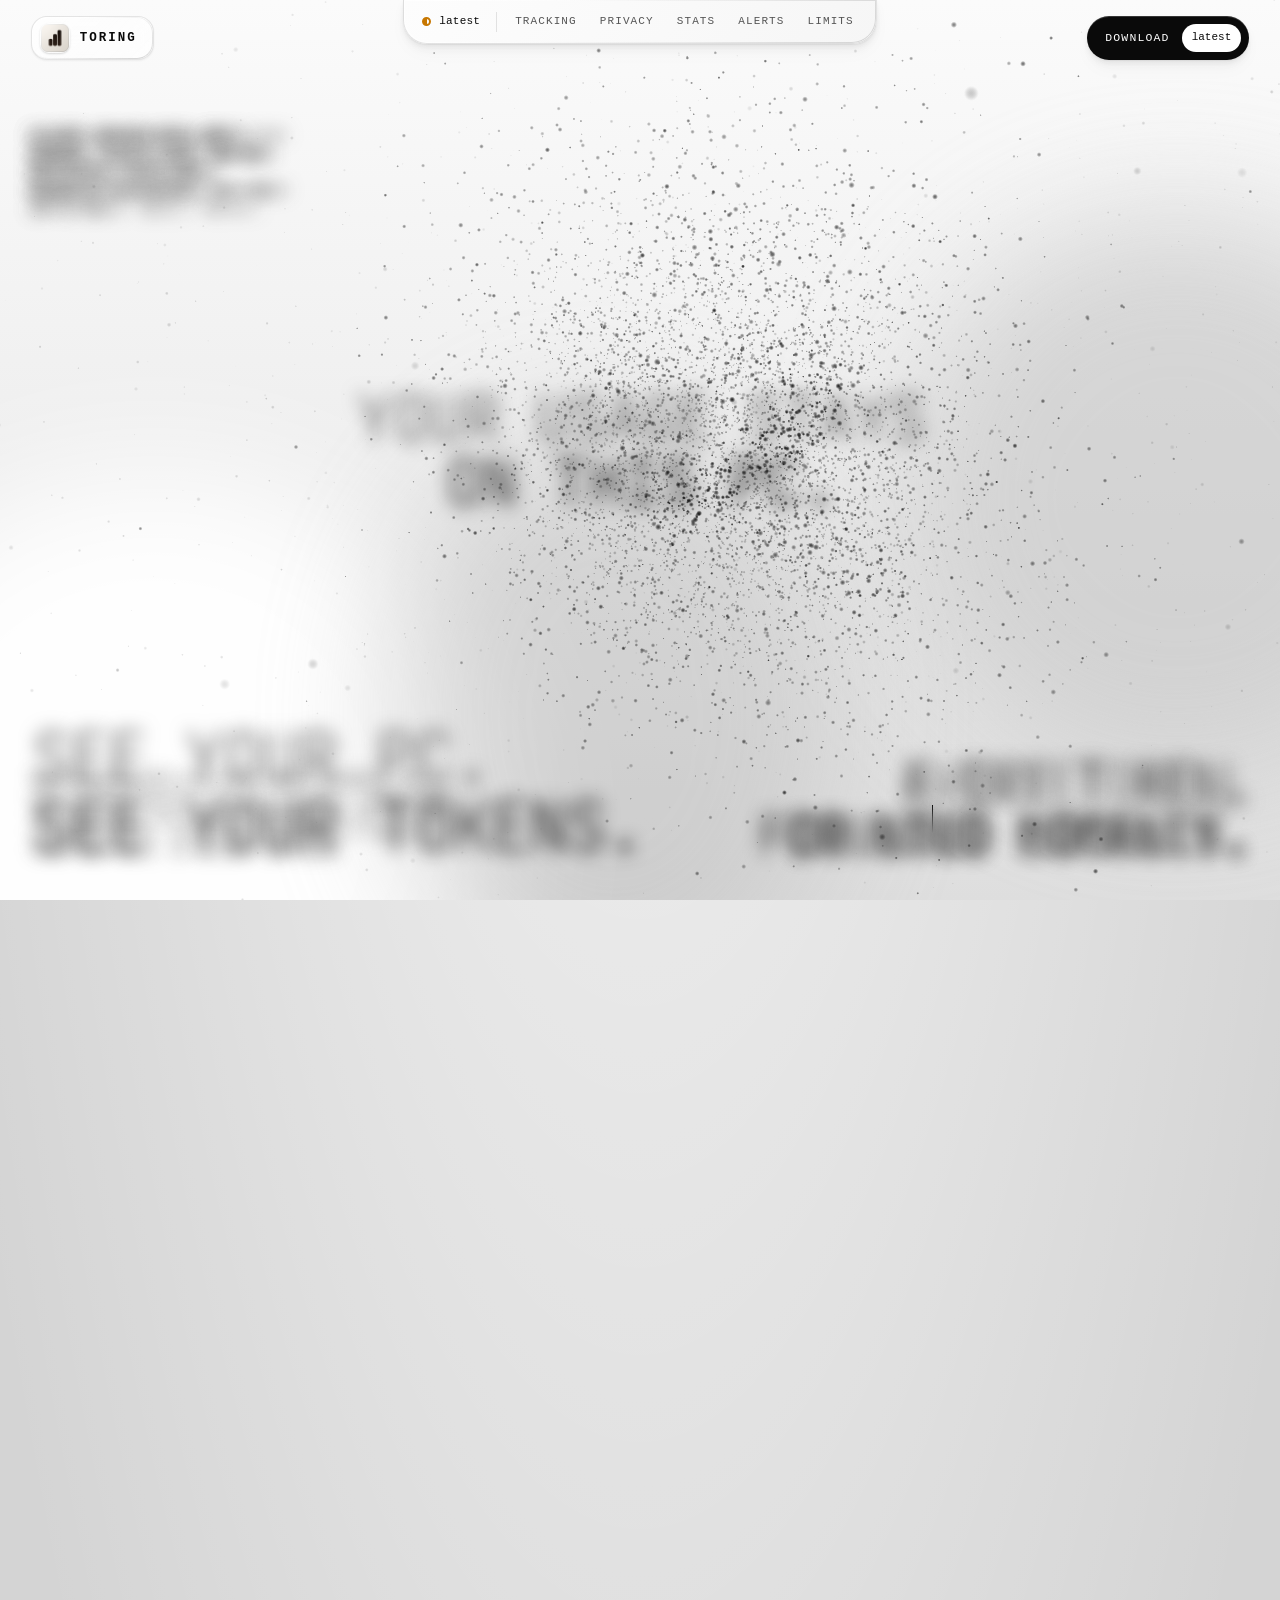
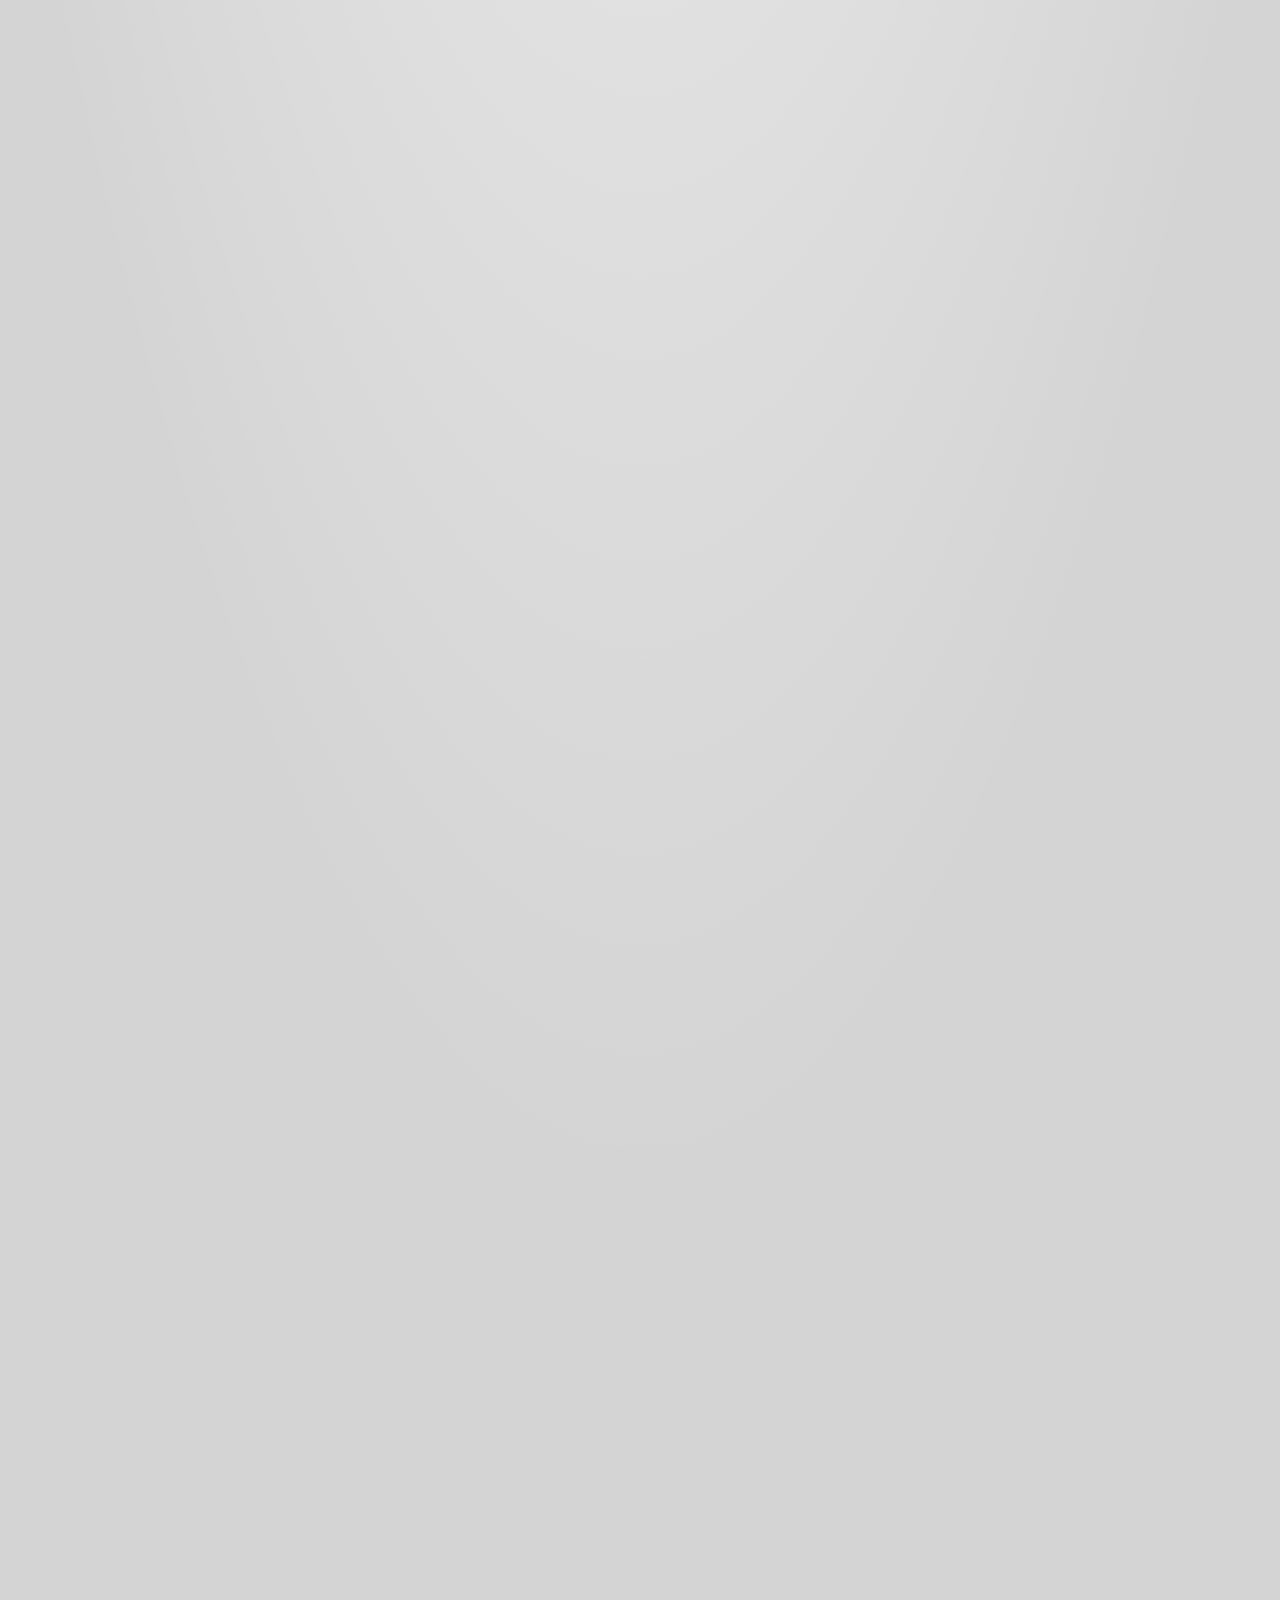
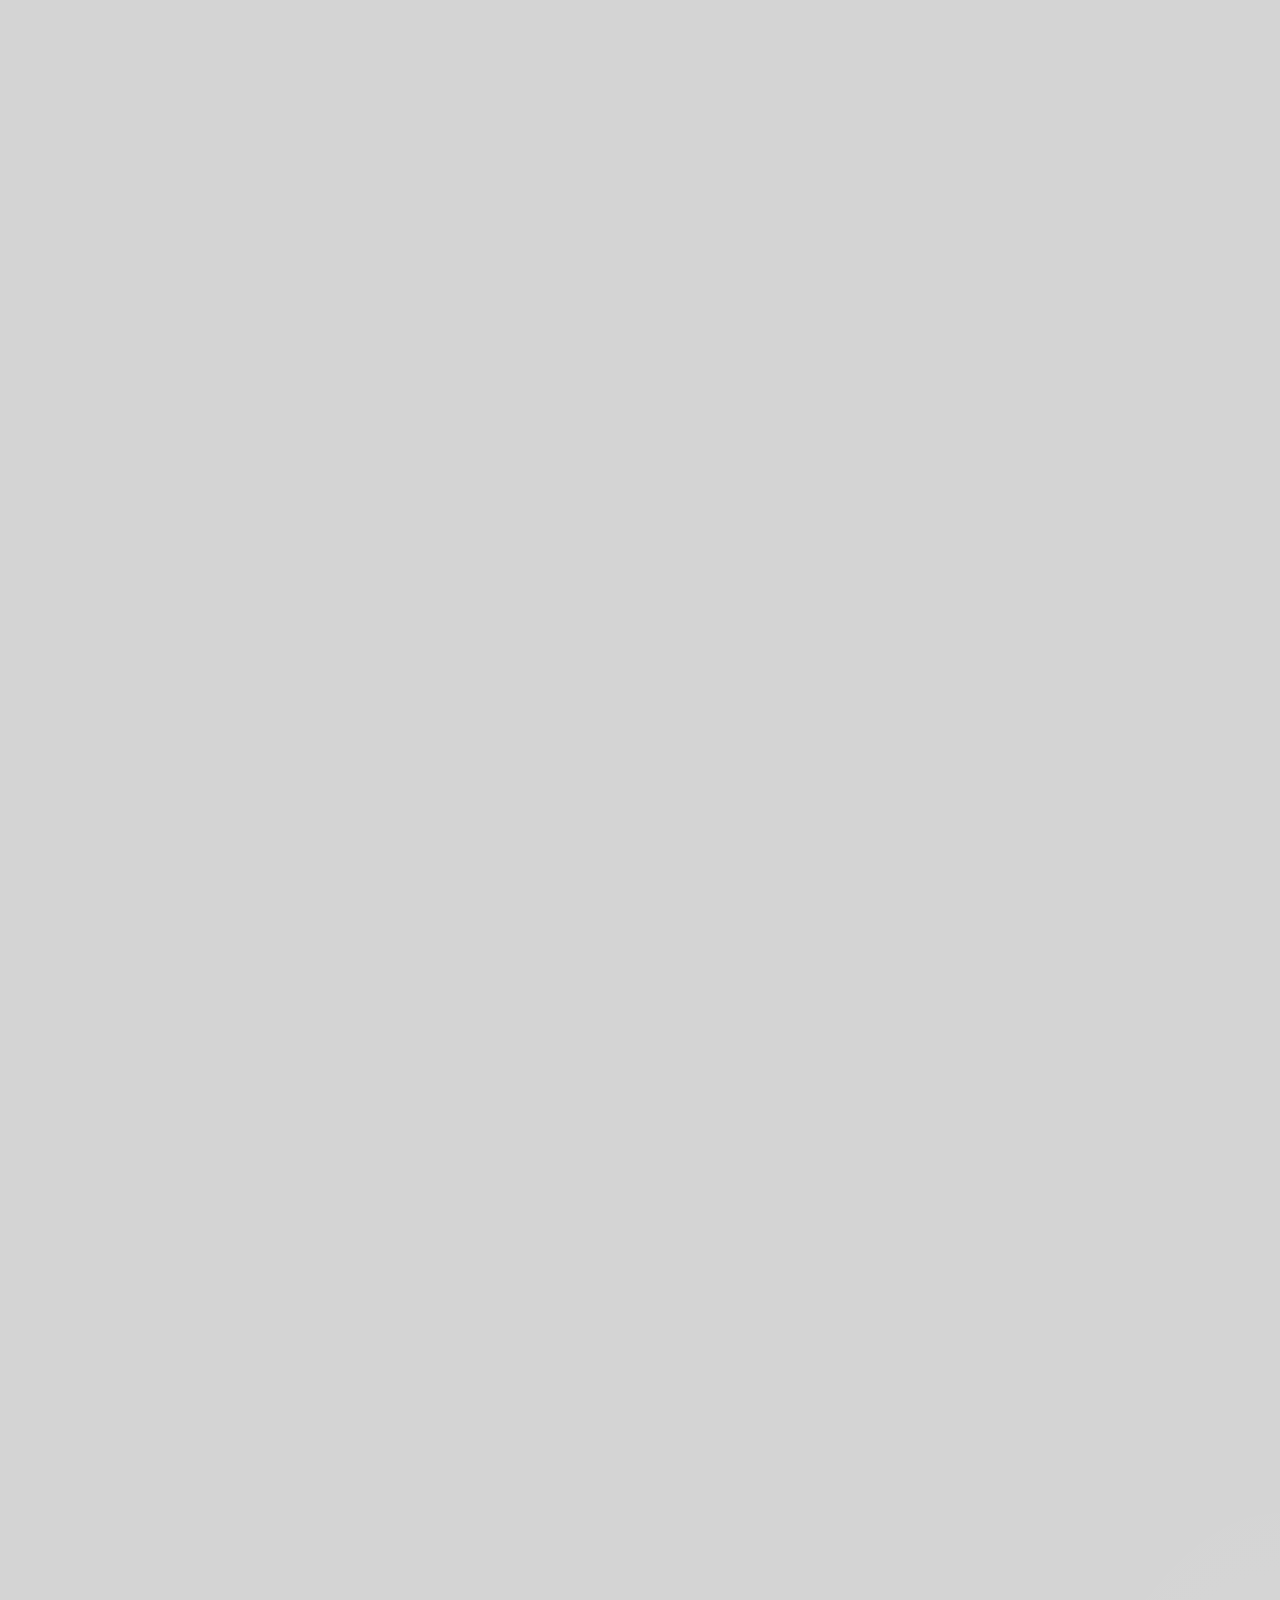
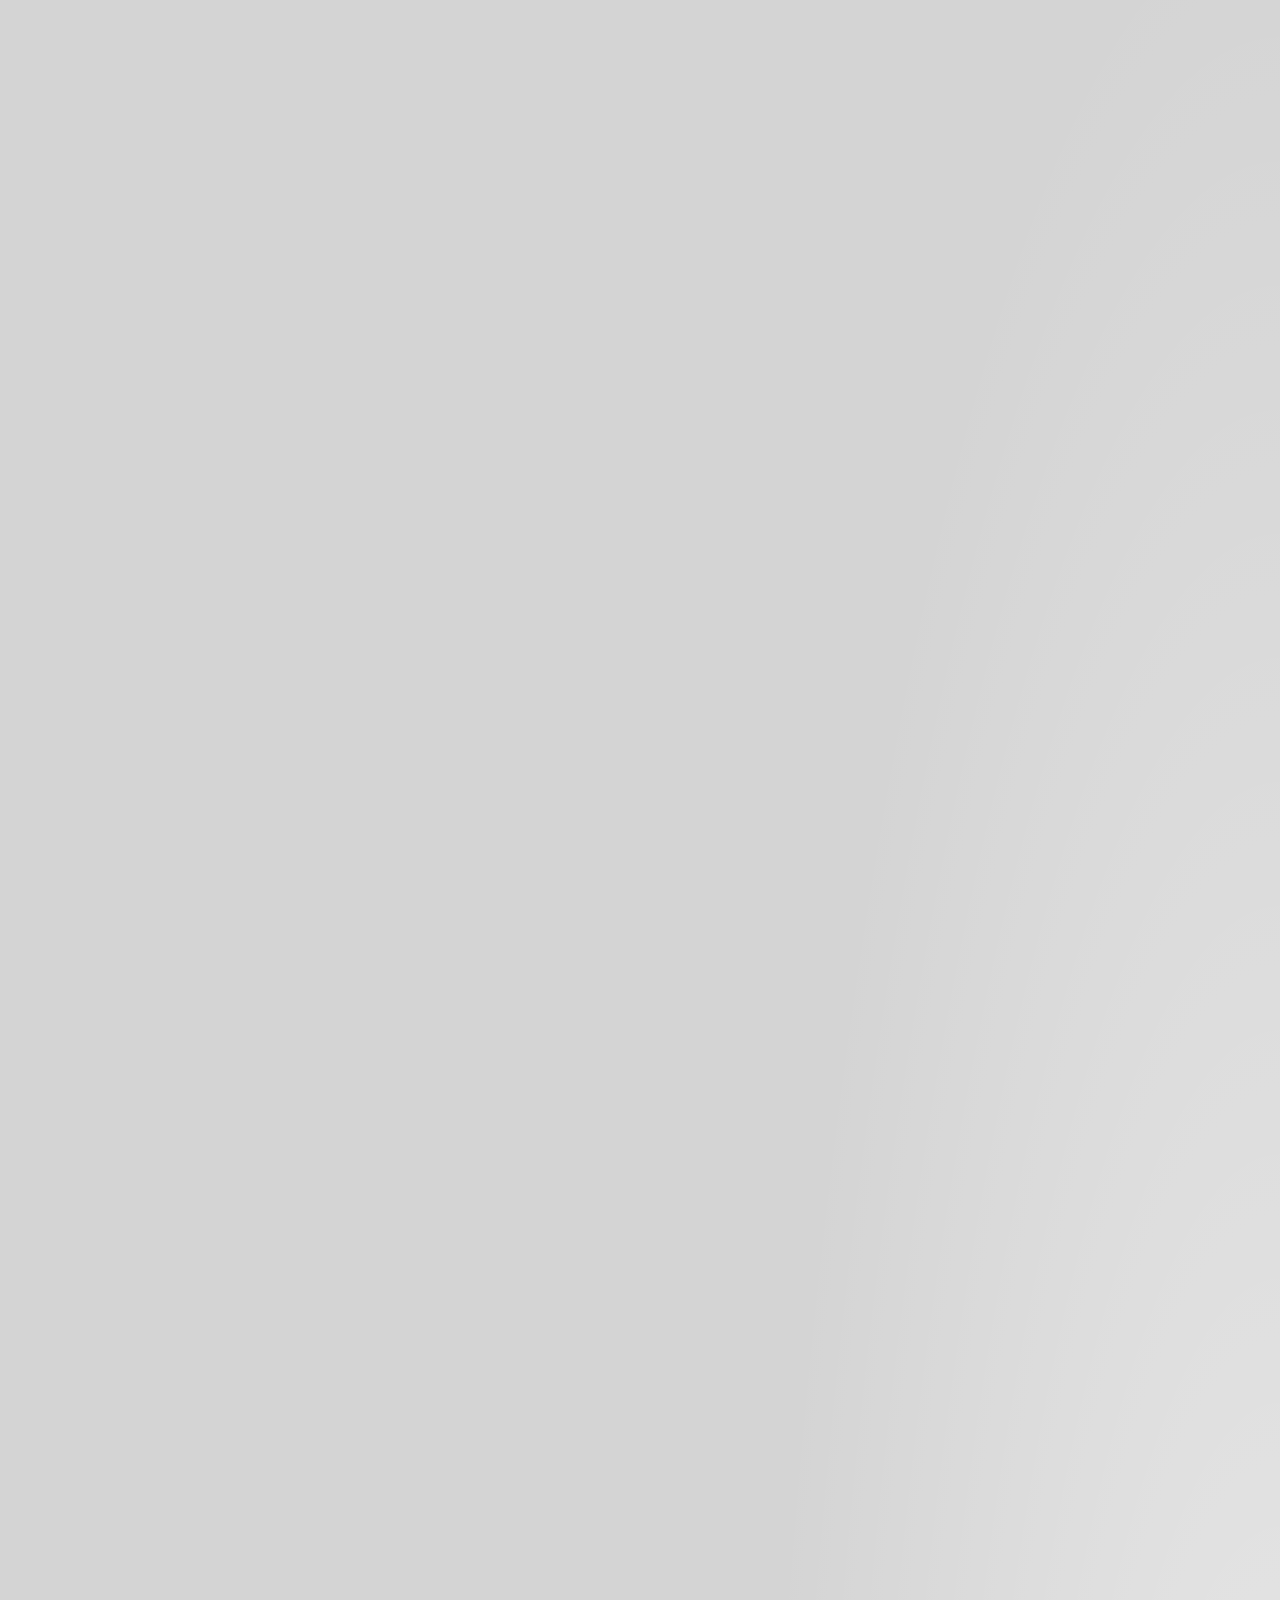
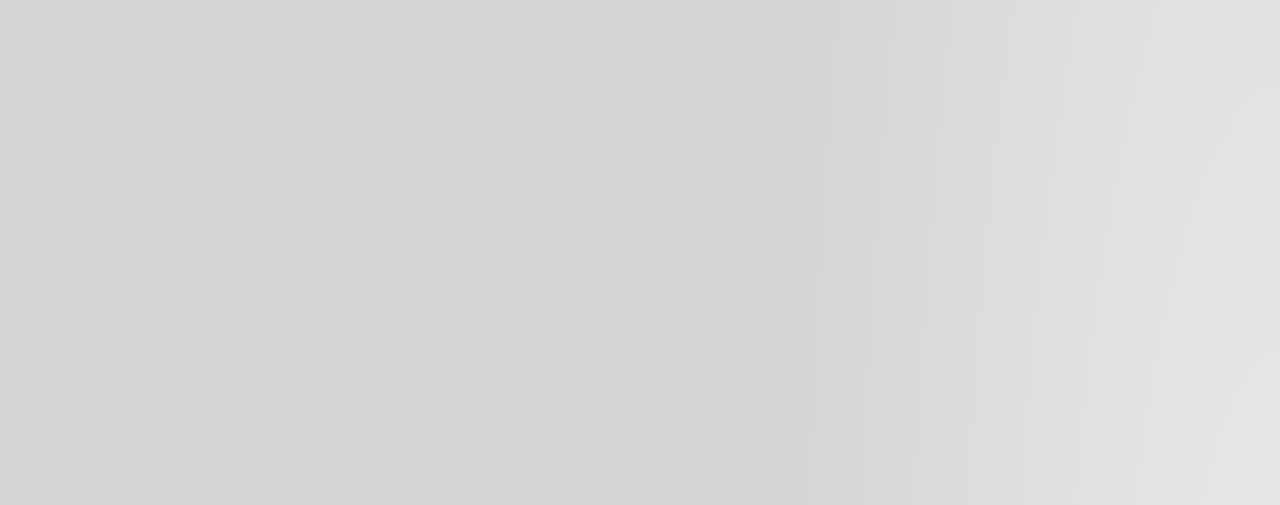
==== commit 2779357a: "Revert "Screenshot-into-particles transition on all five slides, each confined to its own slide; ori" ====
--- a/index.html
+++ b/index.html
@@ -130,10 +130,6 @@
     <!-- decorative layers driven by the scroll -->
     <div class="numcols" id="numcols" aria-hidden="true"><div class="nc l"></div><div class="nc r"></div></div>
     <div class="shots" id="shots">
-      <figure class="shot" data-i="1"><img src="img/compact.webp" alt="TORING compact widget with the clock, CPU candles, today's tokens and cost, and the Claude 5 hour window" decoding="async" width="760" height="1400"><figcaption class="glass">Today</figcaption></figure>
-      <figure class="shot" data-i="2"><img src="img/activity.webp" alt="TORING Activity and Logs tab with the saved history of alerts and updates" decoding="async" width="760" height="1400"><figcaption class="glass">Activity &amp; Logs</figcaption></figure>
-      <figure class="shot" data-i="3"><img src="img/system-top.webp" alt="TORING System view with a live CPU chart" decoding="async" width="872" height="740"><figcaption class="glass">System</figcaption></figure>
-      <figure class="shot" data-i="4"><img src="img/notifications.webp" alt="TORING notification centre listing recent alerts and update notices" decoding="async" width="760" height="1400"><figcaption class="glass">Notifications</figcaption></figure>
       <figure class="shot" data-i="5"><img src="img/limits.webp" alt="TORING Limits view: Claude and Codex session and weekly limits as percent used with reset countdowns" decoding="async" width="872" height="1622"><figcaption class="glass">Limits</figcaption></figure>
     </div>
     <div class="cards" id="cards">
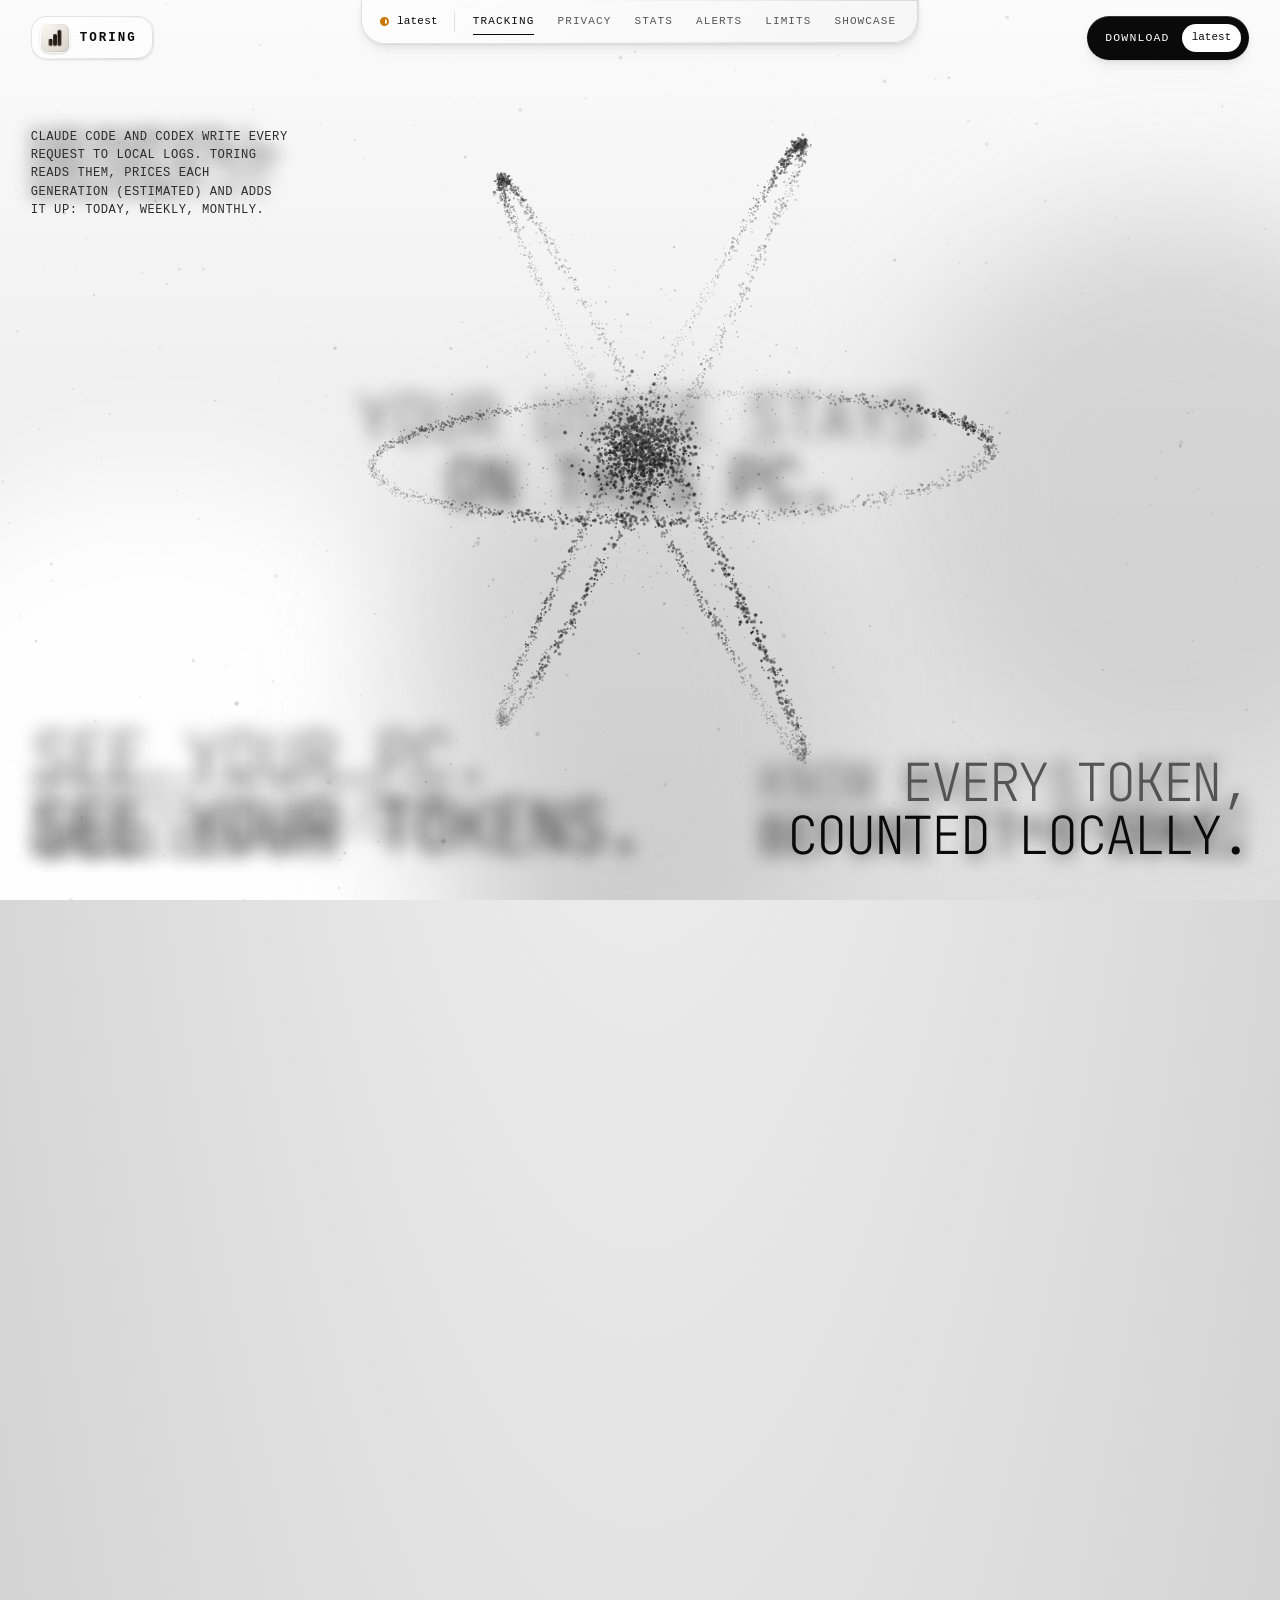
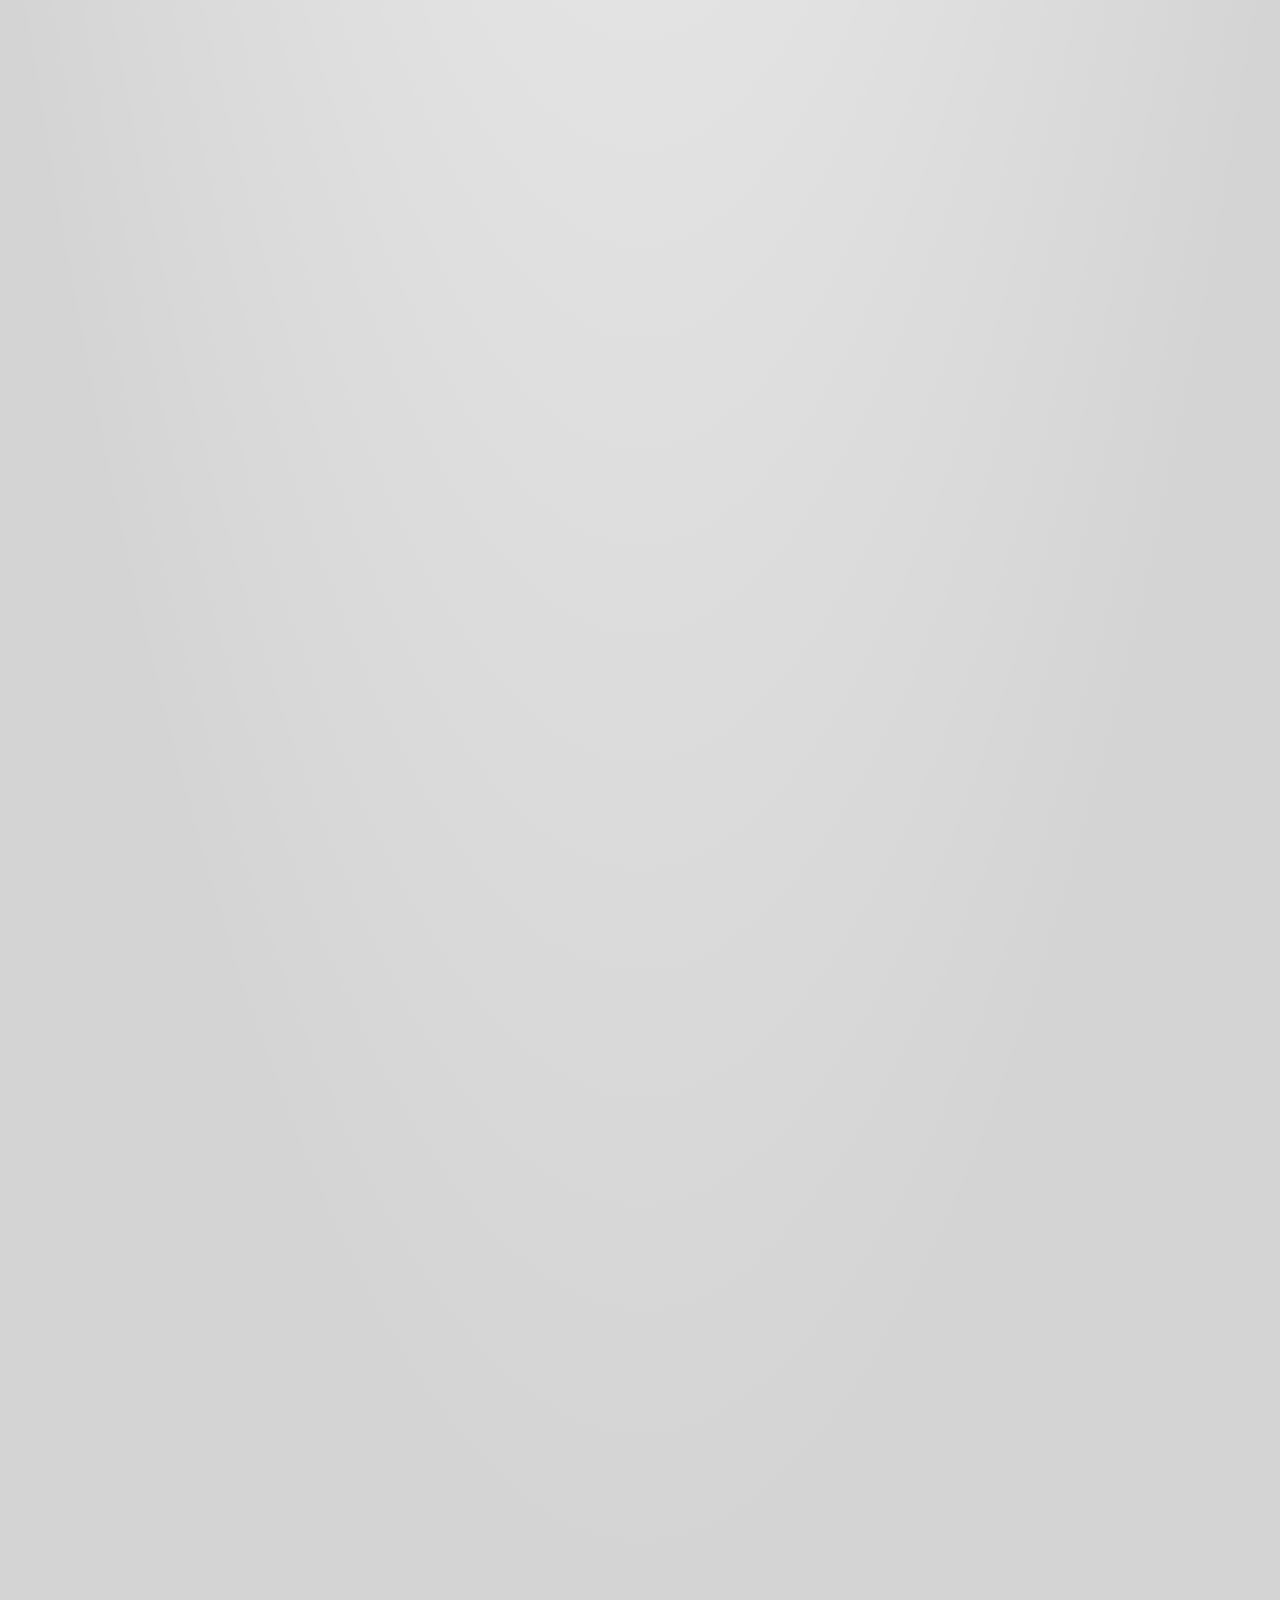
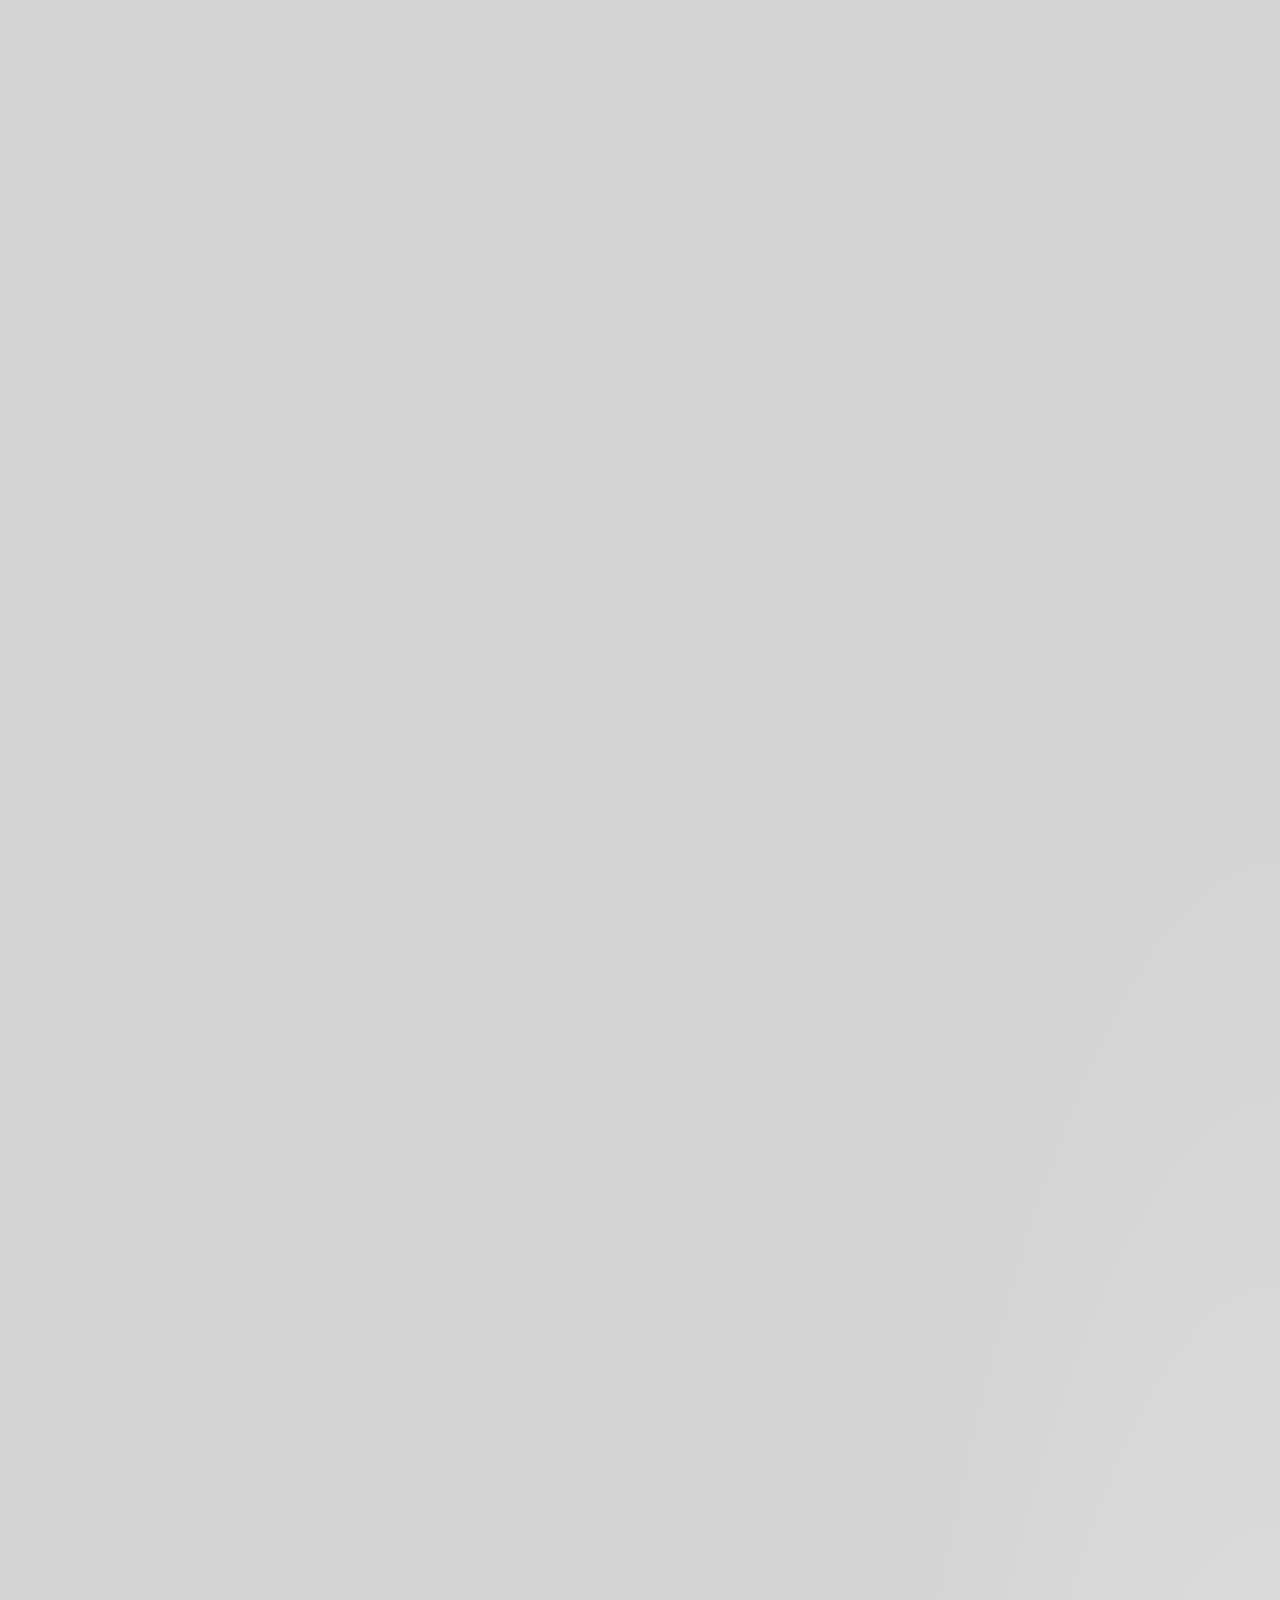
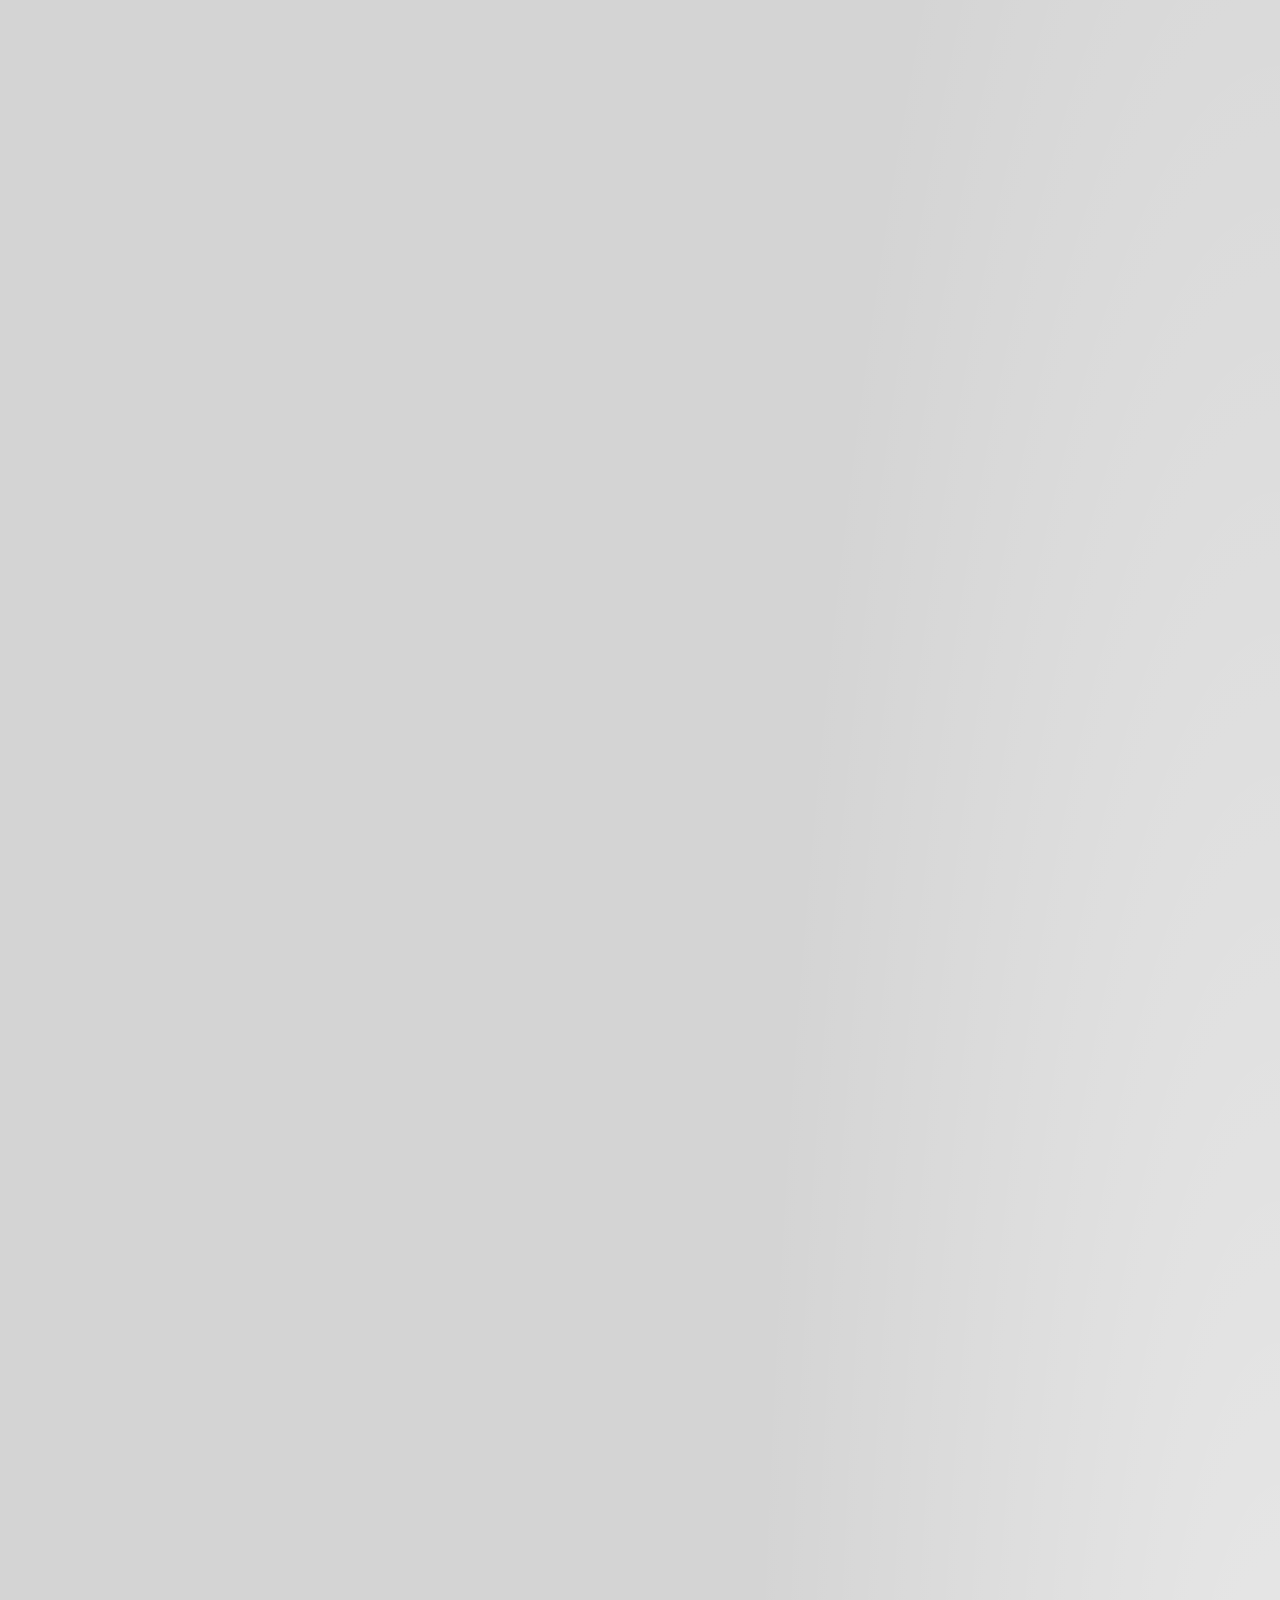
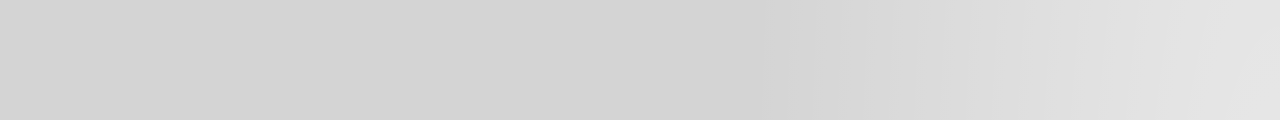
==== commit 1ffde0d2: "One dedicated app showcase section; screenshots removed from the other slides Co-Authored-By: Claude" ====
--- a/index.html
+++ b/index.html
@@ -32,6 +32,7 @@
       <a href="#stats" data-scene="3">Stats</a>
       <a href="#alerts" data-scene="4">Alerts</a>
       <a href="#limits" data-scene="5">Limits</a>
+      <a href="#showcase" data-scene="6">Showcase</a>
     </span>
   </nav>
   <div class="nav-right">
@@ -49,11 +50,12 @@
     <a href="#stats" data-scene="3">Stats</a>
     <a href="#alerts" data-scene="4">Alerts</a>
     <a href="#limits" data-scene="5">Limits</a>
+    <a href="#showcase" data-scene="6">Showcase</a>
     <a class="menu-dl" data-dl href="https://github.com/ShemCaangay/toring-updates/releases/latest" rel="noopener">Download for Windows <span class="badge" data-ver>latest</span></a>
   </nav>
 </div>
 
-<main class="story" id="story" style="--n:7">
+<main class="story" id="story" style="--n:8">
   <h1 class="sr">TORING: see your PC, see your tokens</h1>
   <div class="stage" id="stage">
     <div class="blobs" aria-hidden="true"><i class="blob b1"></i><i class="blob b2"></i><i class="blob b3"></i></div>
@@ -107,9 +109,15 @@
       <h2 id="h5" class="big br rv" data-rv="letters"><span class="ln">Know what's left,</span><span class="ln">before it's gone.</span></h2>
     </section>
 
-    <!-- 6 · download -->
-    <section class="scene s6" data-i="6" id="download" aria-labelledby="h6">
-      <h2 id="h6" class="big tl3 rv" data-rv="letters"><span class="ln">Keep it</span><span class="ln">in sight,</span><span class="ln">always.</span></h2>
+    <!-- 6 · showcase: the one place the app screenshots appear -->
+    <section class="scene s6" data-i="6" id="showcase" aria-labelledby="h6">
+      <p class="cap tl rv" data-rv="words">The compact widget, saved activity, live system stats, notifications and plan limits: the five views of TORING, together.</p>
+      <h2 id="h6" class="big br rv" data-rv="letters"><span class="ln">Five views.</span><span class="ln">One widget.</span></h2>
+    </section>
+
+    <!-- 7 · download -->
+    <section class="scene s7" data-i="7" id="download" aria-labelledby="h7">
+      <h2 id="h7" class="big tl3 rv" data-rv="letters"><span class="ln">Keep it</span><span class="ln">in sight,</span><span class="ln">always.</span></h2>
       <div class="right-top">
         <p class="cap rv" data-rv="words">Always on top, tucked in the tray, updating itself. One installer, nothing to set up.</p>
         <a class="cta wide" data-dl id="dl-final" href="https://github.com/ShemCaangay/toring-updates/releases/latest" rel="noopener">
@@ -130,13 +138,11 @@
     <!-- decorative layers driven by the scroll -->
     <div class="numcols" id="numcols" aria-hidden="true"><div class="nc l"></div><div class="nc r"></div></div>
     <div class="shots" id="shots">
-      <figure class="shot" data-i="5"><img src="img/limits.webp" alt="TORING Limits view: Claude and Codex session and weekly limits as percent used with reset countdowns" decoding="async" width="872" height="1622"><figcaption class="glass">Limits</figcaption></figure>
-    </div>
-    <div class="cards" id="cards">
-      <figure class="card c1"><img src="img/notifications.webp" alt="TORING notification centre listing recent alerts and update notices" loading="lazy" decoding="async" width="760" height="1400"><figcaption class="glass">Notifications</figcaption></figure>
-      <figure class="card c2"><img src="img/compact.webp" alt="TORING compact widget with clock, CPU candles, today's tokens and cost, and the Claude 5 hour window" loading="lazy" decoding="async" width="760" height="1400"><figcaption class="glass">Today</figcaption></figure>
-      <figure class="card c3"><img src="img/system-top.webp" alt="TORING System view with a live CPU chart" loading="lazy" decoding="async" width="872" height="740"><figcaption class="glass">System</figcaption></figure>
-      <figure class="card c4"><img src="img/activity.webp" alt="TORING Activity and Logs tab with saved history" loading="lazy" decoding="async" width="760" height="1400"><figcaption class="glass">Activity &amp; Logs</figcaption></figure>
+      <figure class="shot"><img src="img/compact.webp" alt="TORING compact widget with the clock, CPU candles, today's tokens and cost, and the Claude 5 hour window" decoding="async" width="760" height="1400"><figcaption class="glass">Today</figcaption></figure>
+      <figure class="shot"><img src="img/activity.webp" alt="TORING Activity and Logs tab with the saved history of alerts and updates" decoding="async" width="760" height="1400"><figcaption class="glass">Activity &amp; Logs</figcaption></figure>
+      <figure class="shot"><img src="img/system-top.webp" alt="TORING System view with a live CPU chart" decoding="async" width="872" height="740"><figcaption class="glass">System</figcaption></figure>
+      <figure class="shot"><img src="img/notifications.webp" alt="TORING notification centre listing recent alerts and update notices" decoding="async" width="760" height="1400"><figcaption class="glass">Notifications</figcaption></figure>
+      <figure class="shot"><img src="img/limits.webp" alt="TORING Limits view: Claude and Codex session and weekly limits as percent used with reset countdowns" decoding="async" width="872" height="1622"><figcaption class="glass">Limits</figcaption></figure>
     </div>
     <div class="pupil" id="pupil" aria-hidden="true"><i class="live-dot"></i></div>
   </div>
@@ -151,6 +157,7 @@
 </main>
 
 <div class="toast glass" id="toast" role="status" aria-live="polite" hidden></div>
+<script src="layout.js" defer></script>
 <script src="main.js" defer></script>
 </body>
 </html>
--- a/styles.css
+++ b/styles.css
@@ -157,12 +157,6 @@
 .nc li:nth-child(3n) { color: var(--ink); font-weight: 400; } .nc li:nth-child(4n) { color: #8a8a8a; }
 @keyframes colscroll { to { transform: translateY(-50%); } }
 
-/* floating glass cards with real screenshots (limits scene) */
-.cards { position: absolute; inset: 0; pointer-events: none; perspective: 1400px; }
-.card { position: absolute; left: 50%; top: 50%; margin: 0; width: var(--w, 22vw); opacity: 0; will-change: transform, opacity; transform-style: preserve-3d; border-radius: 22px; border: 1px solid rgba(0,0,0,.12); background: #efefef; box-shadow: var(--soft-shadow), 0 24px 50px rgba(0,0,0,.10); overflow: hidden; }
-.card img { display: block; width: 100%; height: var(--h, 15vw); object-fit: cover; object-position: var(--op, top); }
-.card figcaption { position: absolute; left: 12px; top: 10px; padding: 3px 11px; border-radius: 12px; font-size: 10px; font-weight: 500; letter-spacing: .12em; text-transform: uppercase; color: var(--ink); border: 1px solid var(--line); }
-.c0 { --w: 20vw; --h: 22vw; --op: 50% 74%; } .c1 { --w: 19vw; --h: 21vw; --op: 50% 30%; } .c2 { --w: 21vw; --h: 14vw; --op: 50% 64%; } .c3 { --w: 22vw; --h: 14vw; --op: 50% 88%; } .c4 { --w: 17vw; --h: 18vw; --op: 50% 28%; }
 /* Limits slide only: the screenshot resolves out of its particle stipple at an exact rectangle (set by the script) and dissolves back into it */
 .shots { position: absolute; inset: 0; pointer-events: none; }
 .shot { position: absolute; margin: 0; opacity: 0; visibility: hidden; border-radius: 22px; border: 1px solid rgba(0,0,0,.12); background: #efefef; box-shadow: var(--soft-shadow), 0 24px 50px rgba(0,0,0,.10); overflow: hidden; will-change: opacity, transform, filter; transform-origin: 50% 50%; }
@@ -206,11 +200,10 @@
   .cue { display: flex; right: auto; left: 50%; bottom: 12px; transform: translateX(-50%); }
   .right-top { position: absolute; left: var(--pad); right: var(--pad); width: auto; top: auto; bottom: 214px; justify-items: stretch; }
   .right-top .cap, .fine { text-align: left; }
-  .s6 .big.tl3 { top: calc(var(--navh) + 4px); }
+  .s7 .big.tl3 { top: calc(var(--navh) + 4px); }
   .foot { bottom: 14px; gap: 10px; } .foot-cols { gap: 22px; flex-wrap: wrap; } .foot-cols a { font-size: 12px; padding: 2px 0; }
   .foot-base { font-size: 9px; }
   .nc { width: 28%; } .nc.l { left: 2%; } .nc.r { right: 2%; }
-  .c0 { --w: 46vw; --h: 56vw; } .c1 { --w: 44vw; --h: 52vw; } .c2 { --w: 48vw; --h: 34vw; } .c3, .c4 { display: none; }
   .story { height: calc(var(--n) * 120vh); height: calc(var(--n) * 120svh); }
 }
 @media (max-height: 560px) and (orientation: landscape) { .cap { font-size: 11px; } .big { font-size: clamp(26px, 5vw, 60px); } .cue, .fine { display: none; } .right-top { gap: 8px; } .foot-cols a { padding: 1px 0; } }
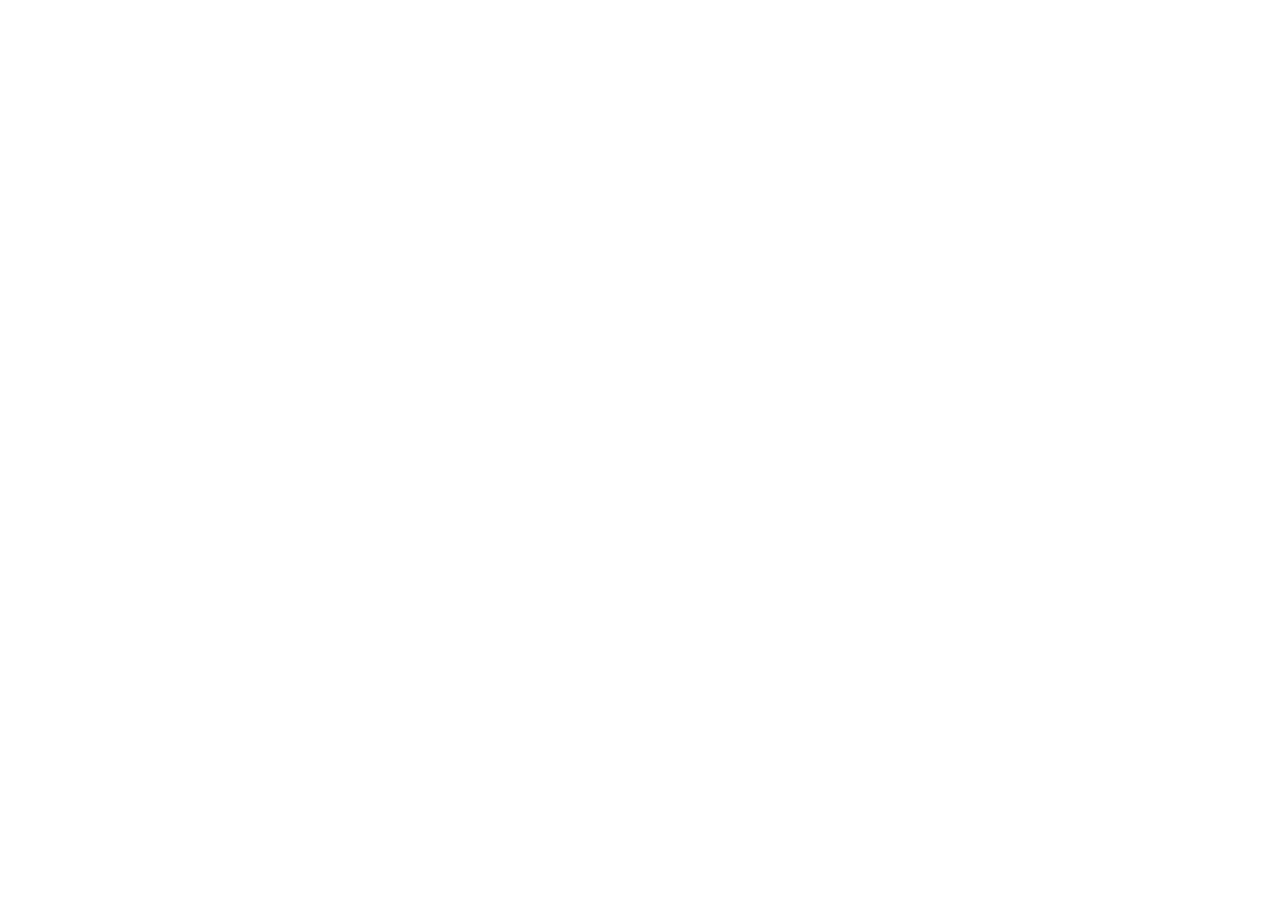
==== commit f8317acd: "Website now lives on Vercel: this page redirects to toringapp.vercel.app Co-Authored-By: Claude Sonn" ====
--- a/index.html
+++ b/index.html
@@ -2,162 +2,15 @@
 <html lang="en">
 <head>
 <meta charset="utf-8">
-<meta name="viewport" content="width=device-width, initial-scale=1, viewport-fit=cover">
-<title>TORING — See your PC. See your tokens.</title>
-<meta name="description" content="TORING is a light glass desktop widget for Windows that shows your PC stats and your Claude Code and Codex usage, plan limits and alerts. Free installer, updates itself.">
-<meta name="theme-color" content="#e6e6e6">
-<meta name="color-scheme" content="light">
-<meta property="og:title" content="TORING — See your PC. See your tokens.">
-<meta property="og:description" content="A light glass desktop widget for Windows: live PC stats, Claude Code and Codex usage, real plan limits and alerts.">
-<meta property="og:type" content="website">
-<link rel="icon" type="image/png" href="img/icon-512.png">
-<link rel="preload" href="fonts/jetbrains-mono-latin-200-normal.woff2" as="font" type="font/woff2" crossorigin>
-<link rel="preload" href="fonts/jetbrains-mono-latin-400-normal.woff2" as="font" type="font/woff2" crossorigin>
-<link rel="stylesheet" href="styles.css">
-<noscript><style>.scene{visibility:visible!important;position:relative!important;min-height:100vh}.story{height:auto!important}.stage{position:relative!important;height:auto!important}.rv .ch,.rv .wd{opacity:1!important;filter:none!important;transform:none!important}</style></noscript>
+<meta name="viewport" content="width=device-width, initial-scale=1">
+<title>TORING has moved</title>
+<meta name="robots" content="noindex">
+<link rel="canonical" href="https://toringapp.vercel.app/">
+<meta http-equiv="refresh" content="0; url=https://toringapp.vercel.app/">
+<script>location.replace('https://toringapp.vercel.app/' + location.hash);</script>
+<style>body{margin:0;min-height:100vh;display:grid;place-items:center;background:#ececec;color:#111;font:16px/1.5 ui-monospace,Consolas,monospace;text-align:center;padding:24px}a{color:#111}</style>
 </head>
 <body>
-<a class="skip" href="#story">Skip to content</a>
-
-<header class="nav" id="nav">
-  <a class="brand glass" href="#story" data-scene="0" aria-label="TORING, back to the top">
-    <span class="brand-mark"><img src="img/icon-512.png" alt="" width="28" height="28" decoding="async"></span>
-    <span class="brand-name">TORING</span>
-  </a>
-  <nav class="island glass" aria-label="Sections">
-    <span class="stat" id="stat" data-s="connecting" title="Checking the latest release…"><i class="live-dot" aria-hidden="true"></i><b data-ver>…</b></span>
-    <span class="links">
-      <a href="#tracking" data-scene="1">Tracking</a>
-      <a href="#privacy" data-scene="2">Privacy</a>
-      <a href="#stats" data-scene="3">Stats</a>
-      <a href="#alerts" data-scene="4">Alerts</a>
-      <a href="#limits" data-scene="5">Limits</a>
-      <a href="#showcase" data-scene="6">Showcase</a>
-    </span>
-  </nav>
-  <div class="nav-right">
-    <a class="dl-btn" data-dl href="https://github.com/ShemCaangay/toring-updates/releases/latest" rel="noopener">
-      <span class="dl-btn-t">Download</span><span class="badge" data-ver>latest</span>
-    </a>
-    <button class="burger glass" id="burger" type="button" aria-label="Open menu" aria-expanded="false" aria-controls="menu"><i></i><i></i></button>
-  </div>
-</header>
-
-<div class="menu" id="menu" role="dialog" aria-modal="true" aria-label="Menu" hidden>
-  <nav aria-label="Sections (menu)">
-    <a href="#tracking" data-scene="1">Tracking</a>
-    <a href="#privacy" data-scene="2">Privacy</a>
-    <a href="#stats" data-scene="3">Stats</a>
-    <a href="#alerts" data-scene="4">Alerts</a>
-    <a href="#limits" data-scene="5">Limits</a>
-    <a href="#showcase" data-scene="6">Showcase</a>
-    <a class="menu-dl" data-dl href="https://github.com/ShemCaangay/toring-updates/releases/latest" rel="noopener">Download for Windows <span class="badge" data-ver>latest</span></a>
-  </nav>
-</div>
-
-<main class="story" id="story" style="--n:8">
-  <h1 class="sr">TORING: see your PC, see your tokens</h1>
-  <div class="stage" id="stage">
-    <div class="blobs" aria-hidden="true"><i class="blob b1"></i><i class="blob b2"></i><i class="blob b3"></i></div>
-    <div class="spot" id="spot" aria-hidden="true"></div>
-    <canvas id="gl" aria-hidden="true"></canvas>
-
-    <!-- 0 · hero -->
-    <section class="scene s0" data-i="0" aria-label="Introduction">
-      <p class="cap tl rv" data-rv="words">A light glass monitor for Windows. Your PC stats and your AI usage, live in one always-on-top widget.</p>
-      <a class="cta tl2" data-dl href="https://github.com/ShemCaangay/toring-updates/releases/latest" rel="noopener">
-        <span class="cta-t">Download for Windows</span><span class="cta-go" aria-hidden="true">→</span>
-      </a>
-      <p id="h0" class="big bl rv" data-rv="letters"><span class="ln">See your PC.</span><span class="ln">See your tokens.</span></p>
-      <dl class="meta br glass" aria-label="Release details">
-        <div><dt>Platform</dt><dd>Windows 10 / 11 · x64</dd></div>
-        <div><dt>Version</dt><dd data-ver>—</dd></div>
-        <div><dt>Installer</dt><dd data-size>—</dd></div>
-        <div><dt>Updates</dt><dd>In-app, silent</dd></div>
-      </dl>
-      <p class="cue" id="cue" aria-hidden="true"><i></i>Scroll</p>
-    </section>
-
-    <!-- 1 · tracking -->
-    <section class="scene s1" data-i="1" id="tracking" aria-labelledby="h1">
-      <p class="cap tl rv" data-rv="words">Claude Code and Codex write every request to local logs. TORING reads them, prices each generation (estimated) and adds it up: today, weekly, monthly.</p>
-      <h2 id="h1" class="big br rv" data-rv="letters"><span class="ln">Every token,</span><span class="ln">counted locally.</span></h2>
-    </section>
-
-    <!-- 2 · privacy -->
-    <section class="scene s2" data-i="2" id="privacy" aria-labelledby="h2">
-      <h2 id="h2" class="big mid rv" data-rv="letters"><span class="ln">Your usage stays</span><span class="ln">on this PC.</span></h2>
-      <p class="cap bl rv" data-rv="words">Logs are read from disk into a local database. The only outgoing requests are the plan-limit check, using the Claude and Codex sign-ins already on your PC, and the update check, and a small connectivity check to those same hosts. No account. No upload.</p>
-    </section>
-
-    <!-- 3 · stats -->
-    <section class="scene s3" data-i="3" id="stats" aria-labelledby="h3">
-      <h2 id="h3" class="sr">Live PC stats</h2>
-      <p class="cap bl rv" data-rv="words">CPU, memory, GPU, disk and network, live. Thirty-second CPU candles.</p>
-      <p class="cap br2 rv" data-rv="words">Temperatures and battery wherever your hardware reports them.</p>
-    </section>
-
-    <!-- 4 · alerts -->
-    <section class="scene s4" data-i="4" id="alerts" aria-labelledby="h4">
-      <p class="cap tl rv" data-rv="words">CPU hot, memory full, budget crossed, update ready? One bell, one history, kept across restarts. Notice types have their own icons.</p>
-      <h2 id="h4" class="big br rv" data-rv="letters"><span class="ln">A quiet bell</span><span class="ln">for loud moments.</span></h2>
-    </section>
-
-    <!-- 5 · limits -->
-    <section class="scene s5" data-i="5" id="limits" aria-labelledby="h5">
-      <p class="cap tl rv" data-rv="words">Session and weekly limits for Claude and Codex, as % used with a reset countdown. Read through the sign-in already on your PC.</p>
-      <h2 id="h5" class="big br rv" data-rv="letters"><span class="ln">Know what's left,</span><span class="ln">before it's gone.</span></h2>
-    </section>
-
-    <!-- 6 · showcase: the one place the app screenshots appear -->
-    <section class="scene s6" data-i="6" id="showcase" aria-labelledby="h6">
-      <p class="cap tl rv" data-rv="words">The compact widget, saved activity, live system stats, notifications and plan limits: the five views of TORING, together.</p>
-      <h2 id="h6" class="big br rv" data-rv="letters"><span class="ln">Five views.</span><span class="ln">One widget.</span></h2>
-    </section>
-
-    <!-- 7 · download -->
-    <section class="scene s7" data-i="7" id="download" aria-labelledby="h7">
-      <h2 id="h7" class="big tl3 rv" data-rv="letters"><span class="ln">Keep it</span><span class="ln">in sight,</span><span class="ln">always.</span></h2>
-      <div class="right-top">
-        <p class="cap rv" data-rv="words">Always on top, tucked in the tray, updating itself. One installer, nothing to set up.</p>
-        <a class="cta wide" data-dl id="dl-final" href="https://github.com/ShemCaangay/toring-updates/releases/latest" rel="noopener">
-          <span class="cta-t">Download for Windows <span class="cta-v" data-ver-inline></span></span><span class="cta-go" aria-hidden="true">→</span>
-        </a>
-        <p class="fine" id="dl-note">Installer is not code-signed yet: Windows SmartScreen may ask you to confirm (More info → Run anyway).</p>
-      </div>
-      <footer class="foot">
-        <div class="foot-cols">
-          <div><h3>Product</h3><a href="#tracking" data-scene="1">Tracking</a><a href="#stats" data-scene="3">Live stats</a><a href="#limits" data-scene="5">Plan limits</a></div>
-          <div><h3>Download</h3><a data-dl href="https://github.com/ShemCaangay/toring-updates/releases/latest" rel="noopener">Windows installer</a><a href="https://github.com/ShemCaangay/toring-updates/releases" rel="noopener">All releases</a><a href="#privacy" data-scene="2">Privacy</a></div>
-          <div><h3>Elsewhere</h3><a href="https://github.com/ShemCaangay/toring-updates" rel="noopener">GitHub</a></div>
-        </div>
-        <div class="foot-base"><span>© 2026 TORING</span><span><a href="#privacy" data-scene="2">Privacy</a> · <a href="https://github.com/ShemCaangay/toring-updates/releases" rel="noopener">Release notes</a></span></div>
-      </footer>
-    </section>
-
-    <!-- decorative layers driven by the scroll -->
-    <div class="numcols" id="numcols" aria-hidden="true"><div class="nc l"></div><div class="nc r"></div></div>
-    <div class="shots" id="shots">
-      <figure class="shot"><img src="img/compact.webp" alt="TORING compact widget with the clock, CPU candles, today's tokens and cost, and the Claude 5 hour window" decoding="async" width="760" height="1400"><figcaption class="glass">Today</figcaption></figure>
-      <figure class="shot"><img src="img/activity.webp" alt="TORING Activity and Logs tab with the saved history of alerts and updates" decoding="async" width="760" height="1400"><figcaption class="glass">Activity &amp; Logs</figcaption></figure>
-      <figure class="shot"><img src="img/system-top.webp" alt="TORING System view with a live CPU chart" decoding="async" width="872" height="740"><figcaption class="glass">System</figcaption></figure>
-      <figure class="shot"><img src="img/notifications.webp" alt="TORING notification centre listing recent alerts and update notices" decoding="async" width="760" height="1400"><figcaption class="glass">Notifications</figcaption></figure>
-      <figure class="shot"><img src="img/limits.webp" alt="TORING Limits view: Claude and Codex session and weekly limits as percent used with reset countdowns" decoding="async" width="872" height="1622"><figcaption class="glass">Limits</figcaption></figure>
-    </div>
-    <div class="pupil" id="pupil" aria-hidden="true"><i class="live-dot"></i></div>
-  </div>
-
-  <!-- the same content for assistive technology, in reading order (the scenes above are visual only while they are not active) -->
-  <div class="sr" id="sr-copy">
-    <h2>What TORING does</h2>
-    <p>TORING is a light glass desktop widget for Windows 10 and 11. It shows live CPU, memory, GPU, disk and network stats, your Claude Code and Codex token usage with estimated cost for today, the week and the month, your Claude and Codex plan limits as percent used with reset countdowns, and a notification centre with alerts and update notices whose history is kept across restarts.</p>
-    <p>Usage logs are read locally into a local database. The only outgoing requests are the plan-limit check, which uses the Claude and Codex sign-ins already on your PC, and the update check, and a small connectivity check to those same hosts. There is no account and no upload.</p>
-    <p>The installer is free to download from the GitHub release. It is not code-signed yet, so Windows SmartScreen may ask you to confirm.</p>
-  </div>
-</main>
-
-<div class="toast glass" id="toast" role="status" aria-live="polite" hidden></div>
-<script src="layout.js" defer></script>
-<script src="main.js" defer></script>
+<p>TORING has moved to <a href="https://toringapp.vercel.app/">toringapp.vercel.app</a>.</p>
 </body>
 </html>
